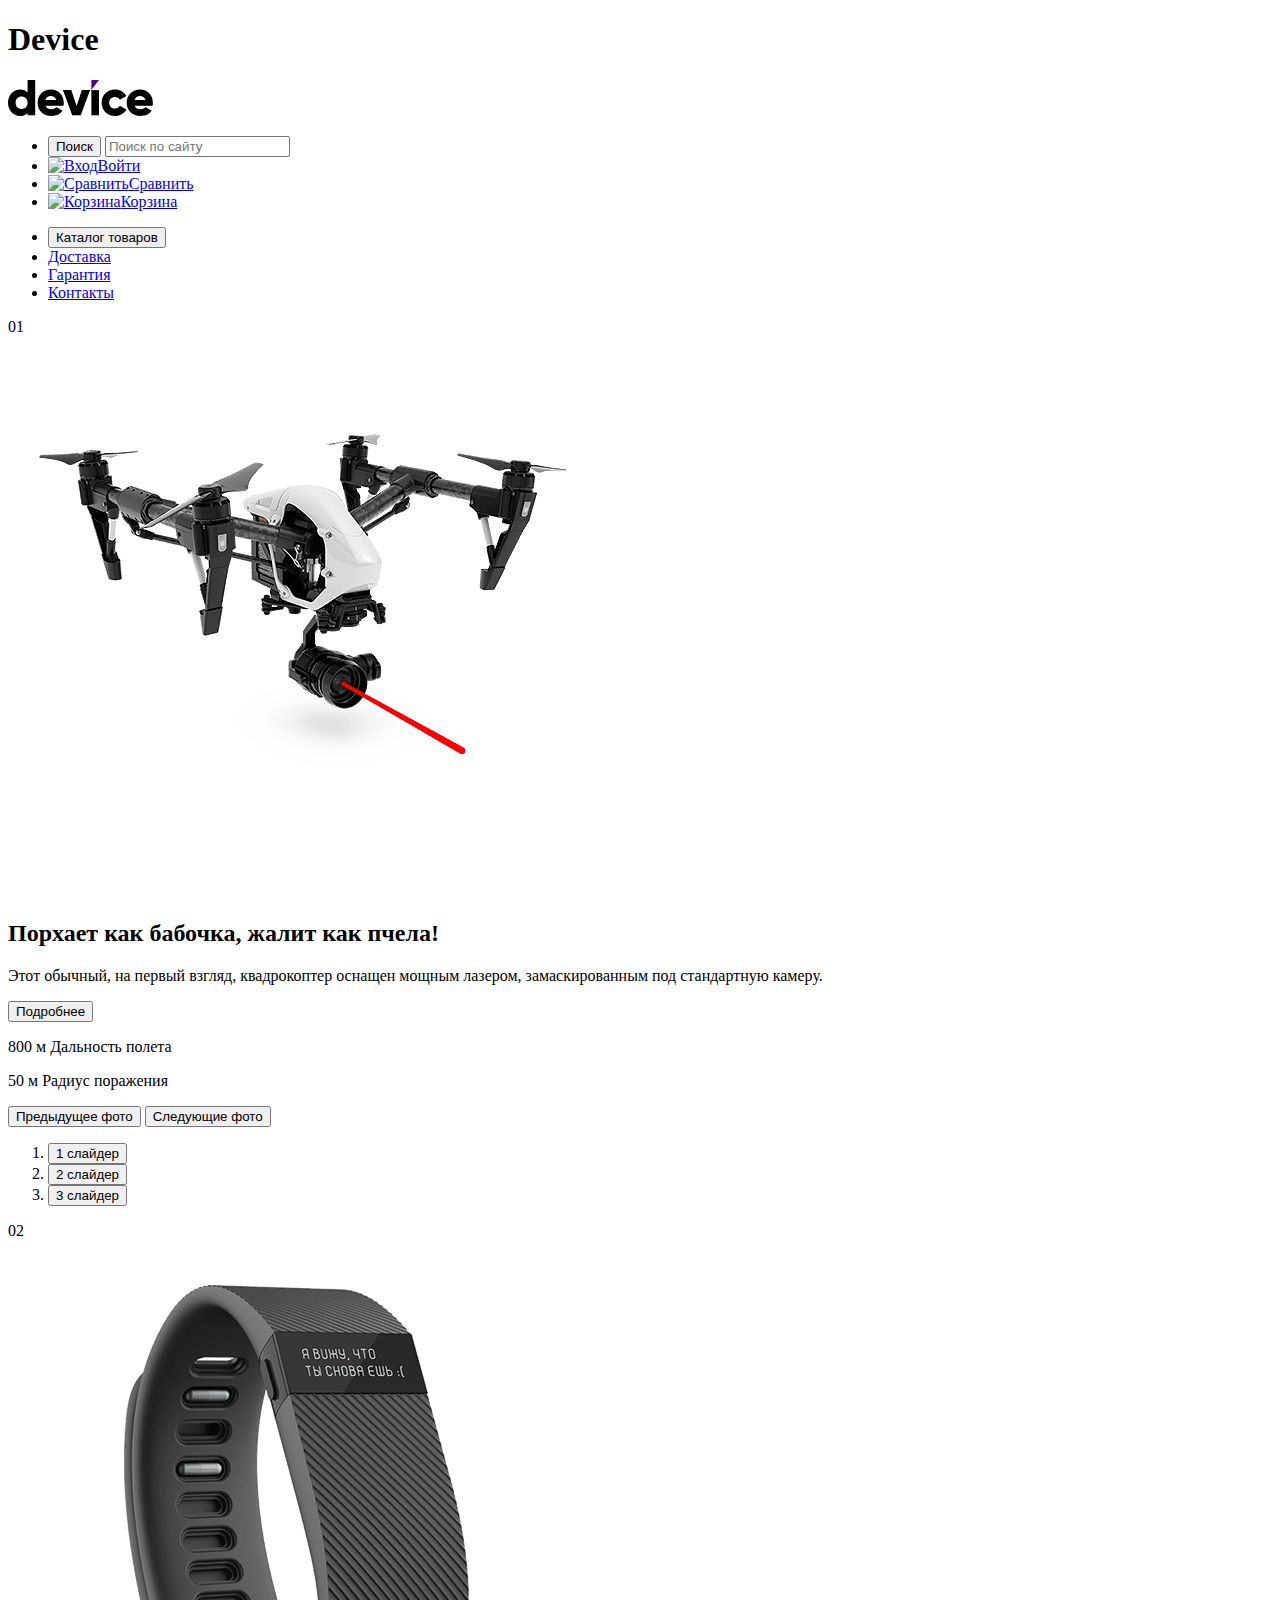
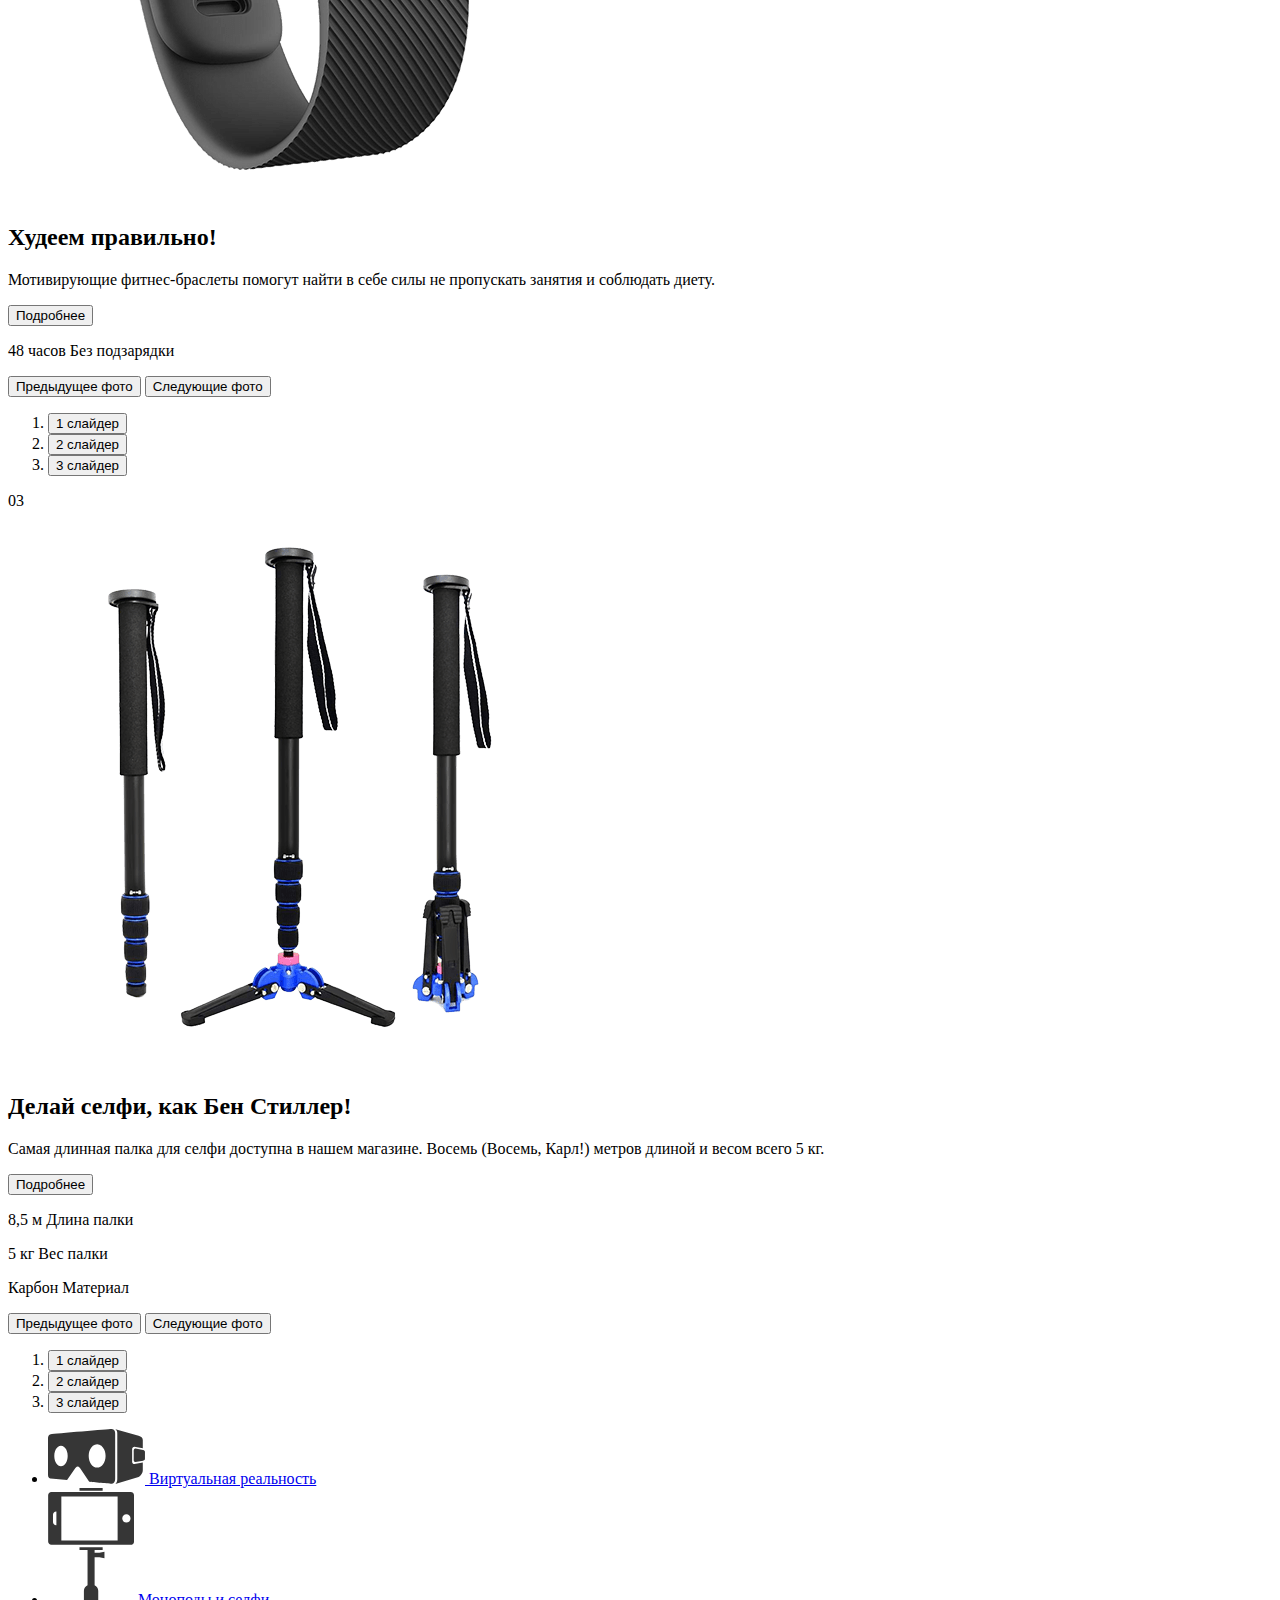
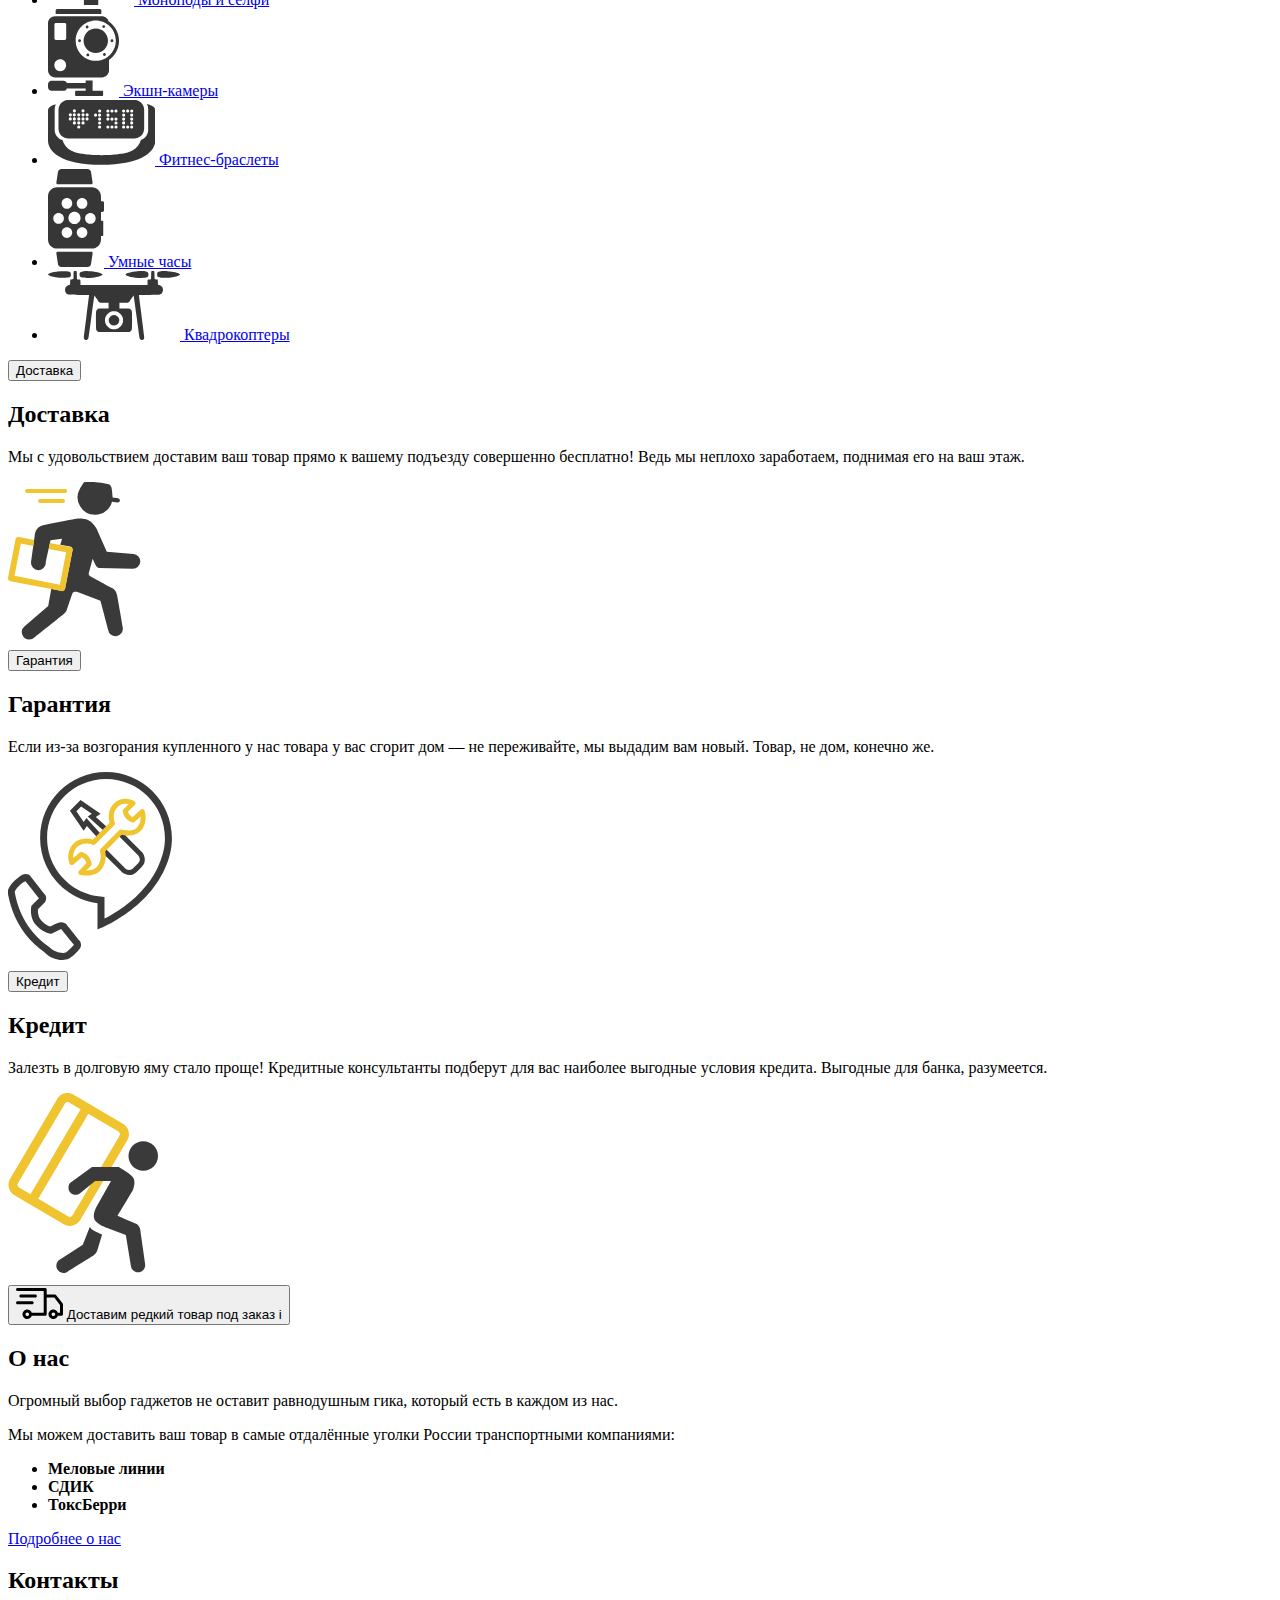
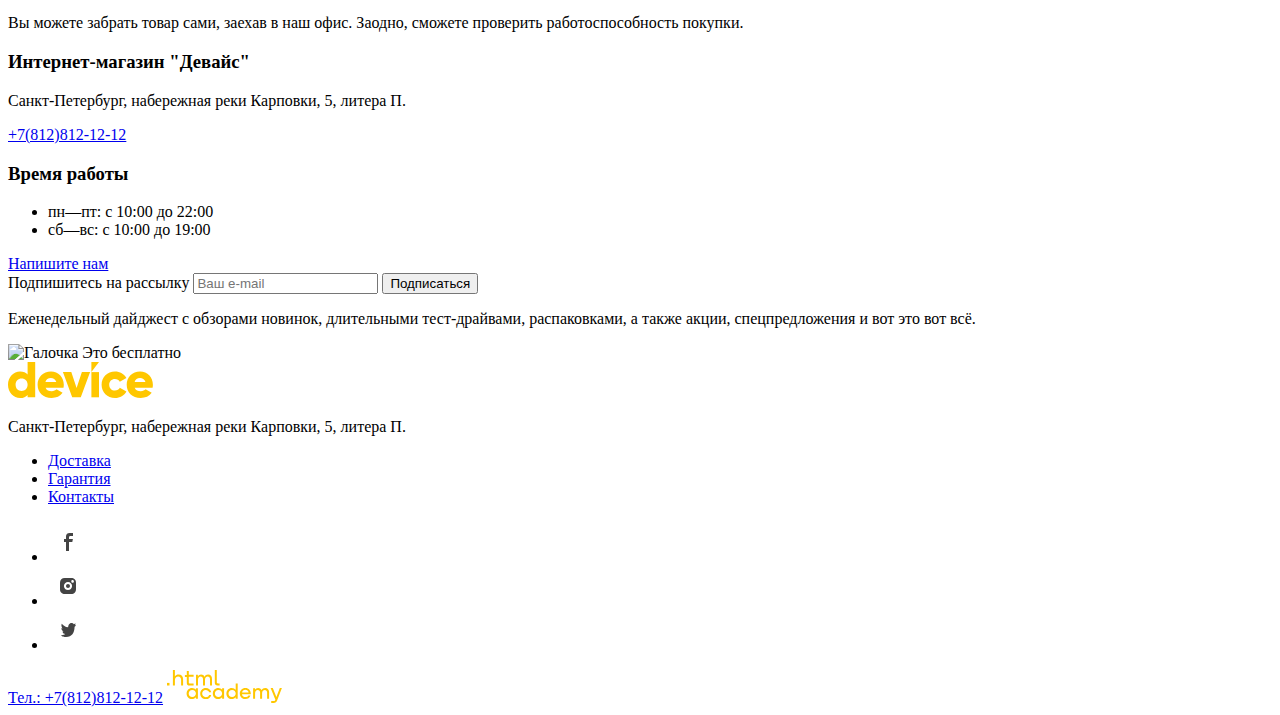
==== index.html @ c9c59290 "Доработка разметки" ====
<!DOCTYPE html>
<html lang="ru">
    <head>
        <title>Device</title>
        <meta charset="utf-8">
        <link rel="stylesheet" href="styles.css">
    </head>
    <body>
        <header class="page-header">
        <h1 class="visually-hidden">Device</h1>
                <a class="link_logo" href="index.html"><img class="logo" src="img/logo/logo-device.svg" width="145" height="36" alt="Logo Device"></a>
                <section class="navigation-profile">
                    <nav class="navigation-container">
                        <ul class="navigation-list-profile">
                            <li class="navigation-item-profile">
                                <form class="nav-src" action="https://echo.htmlacademy.ru/" method="GET">
                                    <input type="submit" value="Поиск">
                                    <input type="text" name="search" id="search" placeholder="Поиск по сайту">
                                </form>
                            </li>
                            <li class="navigation-item-profile">
                                <a class="navigation-link-profile" href="#"><img class="item-img" src="" alt="Вход">Войти</a>
                            </li>
                            <li class="navigation-item-profile">
                                <a class="navigation-link-profile" href="#"><img class="item-img" src="" alt="Сравнить">Сравнить</a>
                            </li>
                            <li class="navigation-item-profile">
                                <a class="navigation-link-profile" href="#"><img class="item-img" src="" alt="Корзина">Корзина</a>
                            </li>
                        </ul>
                    </nav>
                </section>
                <section class="navigation">
                        <ul class="navigation-list">
                            <li class="navigation-item">
                                <button class="nav-button" name="button">Каталог товаров</button>
                            </li>
                            <li class="navigation-item">
                            <a class="navigation-link" href="#">Доставка</a>
                        </li>
                        <li class="navigation-item">
                            <a class="navigation-link" href="#">Гарантия</a>
                        </li>
                        <li class="navigation-item">
                            <a class="navigation-link" href="#">Контакты</a>
                        </li>
                        </ul>
                </section>
        </header>
        <main>
            <section class="slider">
                <article class="slider-item">
                    <div class="card">
                        <span class="card-number">01</span>
                    </div>
                        <img class="slider-img" src="img/slider/slider-1.png" width="560" height="560" alt="Популярные товары">
                        <h2 class="top-device">Порхает как бабочка, жалит как пчела!</h2>
                        <p class="description-device">Этот обычный, на первый взгляд, квадрокоптер оснащен мощным лазером, замаскированным под стандартную камеру.
                        </p>
                        <input type="button" name="button" value="Подробнее">
                        <p>
                            <span class="specifications">800 м</span>
                            <span class="specifications">Дальность полета</span>
                        </p>
                        <p>
                            <span class="specifications">50 м</span>
                            <span class="specifications">Радиус поражения</span>
                        </p>
                        <button class="slider-button slider-prev" type="button">
                            <span class="visually-hidden">Предыдущее фото</span>
                        </button>
                        <button class="slider-button slider-next" type="button">
                            <span class="visually-hidden">Следующие фото</span>
                        </button>
                        <ol class="slider-pagination">
                            <li>
                                <button class="slider-button-paggination" type="button">1 слайдер</button>
                            </li>
                            <li>
                                <button class="slider-button-paggination" type="button">2 слайдер</button>
                            </li>
                            <li>
                                <button class="slider-button-paggination" type="button">3 слайдер</button>
                            </li>
                        </ol>
                </article>
                <article class="slider-item">
                    <div class="card">
                        <span class="card-number">02</span>
                    </div>
                        <img class="slider-img" src="img/slider/slider-2.png" width="560" height="560" alt="Популярные товары">
                        <h2 class="top-device">Худеем правильно!</h2>
                        <p class="description-device">Мотивирующие фитнес-браслеты помогут найти в себе силы не пропускать занятия и соблюдать диету.
                        </p>
                        <input type="button" name="button" value="Подробнее">
                        <p>
                            <span class="specifications">48 часов</span>
                            <span class="specifications">Без подзарядки</span>
                        </p>
                        <button class="slider-button slider-prev" type="button">
                            <span class="visually-hidden">Предыдущее фото</span>
                        </button>
                        <button class="slider-button slider-next" type="button">
                            <span class="visually-hidden">Следующие фото</span>
                        </button>
                        <ol class="slider-pagination">
                            <li>
                                <button class="slider-button-paggination" type="button">1 слайдер</button>
                            </li>
                            <li>
                                <button class="slider-button-paggination" type="button">2 слайдер</button>
                            </li>
                            <li>
                                <button class="slider-button-paggination" type="button">3 слайдер</button>
                            </li>
                        </ol>
                </article>
                <article class="slider-item">
                    <div class="card">
                        <span class="card-number">03</span>
                    </div>
                        <img class="slider-img" src="img/slider/slider-3.png" width="560" height="560" alt="Популярные товары">
                        <h2 class="top-device">Делай селфи, как Бен Стиллер! </h2>
                        <p class="description-device">Самая длинная палка для селфи доступна в нашем магазине. Восемь (Восемь, Карл!) метров длиной и весом всего 5 кг.</p>
                        <input type="button" name="button" value="Подробнее">
                        <p>
                            <span class="specifications">8,5 м</span>
                            <span class="specifications">Длина палки</span>
                        </p>
                        <p>
                            <span class="specifications">5 кг</span>
                            <span class="specifications">Вес палки</span>
                        </p>
                        <p>
                            <span class="specifications">Карбон</span>
                            <span class="specifications">Материал</span>
                        </p>
                        <button class="slider-button slider-prev" type="button">
                            <span class="visually-hidden">Предыдущее фото</span>
                        </button>
                        <button class="slider-button slider-next" type="button">
                            <span class="visually-hidden">Следующие фото</span>
                        </button>
                        <ol class="slider-pagination">
                            <li>
                                <button class="slider-button-paggination" type="button">1 слайдер</button>
                            </li>
                            <li>
                                <button class="slider-button-paggination" type="button">2 слайдер</button>
                            </li>
                            <li>
                                <button class="slider-button-paggination" type="button">3 слайдер</button>
                            </li>
                        </ol>
                </article>
            </section>
            <section class="categories">
                <ul class="categories-list">
                    <li class="categories-item">
                        <a class="categories-link" href="#">
                            <img class="categories-img" src="img/category/category-6.svg" alt="Виртуальная реальность">
                            <span class="categories-description">Виртуальная реальность</span>
                        </a>
                    </li>
                    <li class="categories-item">
                        <a class="categories-link" href="#">
                            <img class="categories-img" src="img/category/category-5.svg" alt="Моноподы и селфи">
                            <span class="categories-description">Моноподы и селфи</span>
                        </a>
                    </li><li class="categories-item">
                        <a class="categories-link" href="#">
                            <img class="categories-img" src="img/category/category-4.svg" alt="Экшн">
                            <span class="categories-description">Экшн-камеры</span>
                        </a>
                    </li><li class="categories-item">
                        <a class="categories-link" href="#">
                            <img class="categories-img" src="img/category/category-3.svg" alt="Фитнес">
                            <span class="categories-description">Фитнес-браслеты</span>
                        </a>
                    </li><li class="categories-item">
                        <a class="categories-link" href="#">
                            <img class="categories-img" src="img/category/category-2.svg" alt="Часы">
                            <span class="categories-description">Умные часы</span>
                        </a>
                    </li><li class="categories-item">
                        <a class="categories-link" href="#">
                            <img class="categories-img" src="img/category/category-1.svg" alt="Квадрокоптеры">
                            <span class="categories-description">Квадрокоптеры</span>
                        </a>
                    </li>
                </ul>
            </section>
            <section class="advantage">
               <article class="advantage-item">
                    <input class="advantage-button" type="button" value="Доставка">
                        <div class="description-advantage">
                            <h2>Доставка</h2>
                             <p>
                                Мы с удовольствием доставим ваш товар прямо
                                к вашему подъезду совершенно бесплатно! Ведь
                                мы неплохо заработаем, поднимая его на ваш этаж.
                            </p>
                            <img class="advantage-img" src="img/advantage/delivery-boy.svg" alt="Курьер">
                        </div>
                </article>
                <article>
                    <input class="advantage-button" type="button" value="Гарантия">
                        <div class="description-advantage">
                            <h2>Гарантия</h2>
                            <p>
                                Если из-за возгорания купленного у нас товара у вас
                                сгорит дом — не переживайте, мы выдадим вам новый.
                                Товар, не дом, конечно же.
                            </p>
                            <img class="advantage-img" src="img//advantage/warranty.svg" alt="Гарантия">
                        </div>
                </article>
                <article>
                    <input class="advantage-button" type="button" value="Кредит">
                        <div class="description-advantage">
                            <h2>Кредит</h2>
                            <p>
                                Залезть в долговую яму стало проще! Кредитные 
                                консультанты подберут для вас наиболее выгодные 
                                условия кредита. Выгодные для банка, разумеется.
                            </p>
                            <img class="advantage-img" src="img//advantage/credit.svg" alt="Кредит">
                        </div>
                </article>
            </section>
              <section class="about">
                    <button class="delivery-button">
                        <img class="delivery-logo" src="img//logo/delivery-car.svg" alt="Доставка Лого">
                        Доставим редкий товар под заказ
                        <span title="">i</span>
                    </button>
                  <h2 class="about-head">О нас</h2>
                  <p class="about-description">
                    Огромный выбор гаджетов не оставит равнодушным гика, который есть в каждом из нас.
                  </p>
                  <p class="about-description">
                    Мы можем доставить ваш товар в самые отдалённые уголки России транспортными компаниями:
                  </p>
                  <ul class="about-list">
                      <li class="about-item">
                          <b>Меловые линии</b>
                      </li>
                      <li class="about-item">
                        <b>СДИК</b>
                    </li>
                    <li class="about-item">
                        <b>ТоксБерри</b>
                    </li>
                  </ul>
                  <a class="about-link" href="#">Подробнее о нас</a>

                  <h2 class="contact-head">Контакты</h2>
                  <p class="contact-description">
                    Вы можете забрать товар сами, заехав в наш офис. 
                    Заодно, сможете проверить работоспособность покупки. 
                  </p>
                  <h3 class="contact-head">Интернет-магазин "Девайс"</h3>
                  <p>
                    Санкт-Петербург, набережная реки Карповки, 5, литера П.
                  </p>
                  <a href="tel:+78128121212">+7(812)812-12-12</a>
                  <h3 class="contact-head">Время работы</h3>
                  <ul class="contact-time-list">
                      <li class="contact-time-item">
                        пн—пт: с 10:00 до 22:00
                      </li>
                      <li class="contact-time-item">
                        сб—вс: с 10:00 до 19:00
                      </li>
                  </ul>
                  <a class="contact-link" href="#">Напишите нам</a>
              </section>
              <form action="https://echo.htmlacademy.ru/" method="GET">
                <label for="mail">Подпишитесь на рассылку</label>
                <input type="text" placeholder="Ваш e-mail" id="mail" name="e-mail">
                <input type="submit" value="Подписаться">
                <p>
                    Еженедельный дайджест с обзорами новинок,
                    длительными тест-драйвами, распаковками, а также акции, спецпредложения и вот это вот всё.
                </p>
                <img src="" alt="Галочка">
                <span>Это бесплатно</span>
              </form>
        </main>
        <footer class="footer">
            <a class="logo-link" href="index.html"><img class="logo-footer" src="img//logo/logo-device-footer.svg" alt="Device Logo"></a>
                <p>
                    Санкт-Петербург, набережная реки Карповки, 5, литера П.
                </p>
                <nav class="navi-footer">
                    <ul class="footer-list">
                        <li class="footer-item">
                            <a class="footer-link" href="#">Доставка</a>
                        </li>
                        <li class="footer-item">
                            <a class="footer-link" href="#">Гарантия</a>
                        </li>
                        <li class="footer-item">
                            <a class="footer-link" href="#">Контакты</a>
                        </li>
                    </ul>
                </nav>
                <nav class="navi-footer-social">
                    <ul class="footer-social-list">
                        <li class="footer-social-item">
                            <a class="footer-social-link" target="_blank" href="https://facebook.com/htmlacademy">
                                <div class="social">
                                    <img class="social-logo" src="img/social/facebook.svg" alt="Facebook">
                                </div>
                            </a>
                        </li>
                        <li class="footer-social-item">
                            <a class="footer-social-link" target="_blank" href="https://instagram.com/htmlacademy/">
                                <div class="social">
                                    <img class="social-logo" src="img/social/instagram.svg" alt="Instagram">
                                </div>
                            </a>
                        </li>
                        <li class="footer-social-item">
                            <a class="footer-social-link" target="_blank" href="https://twitter.com/htmlacademy_ru">
                                <div class="social">
                                    <img class="social-logo" src="img/social/twitter.svg" alt="Twitter">
                                </div>
                            </a>
                        </li>
                    </ul>
                </nav>
                <a href="tel:+78128121212">Тел.: +7(812)812-12-12</a>
                <a href="https://htmlacademy.ru/"><img src="img//logo/html-logo.svg" alt="HTMLACADEMY-logo"></a>
        </footer>
    </body>
</html>
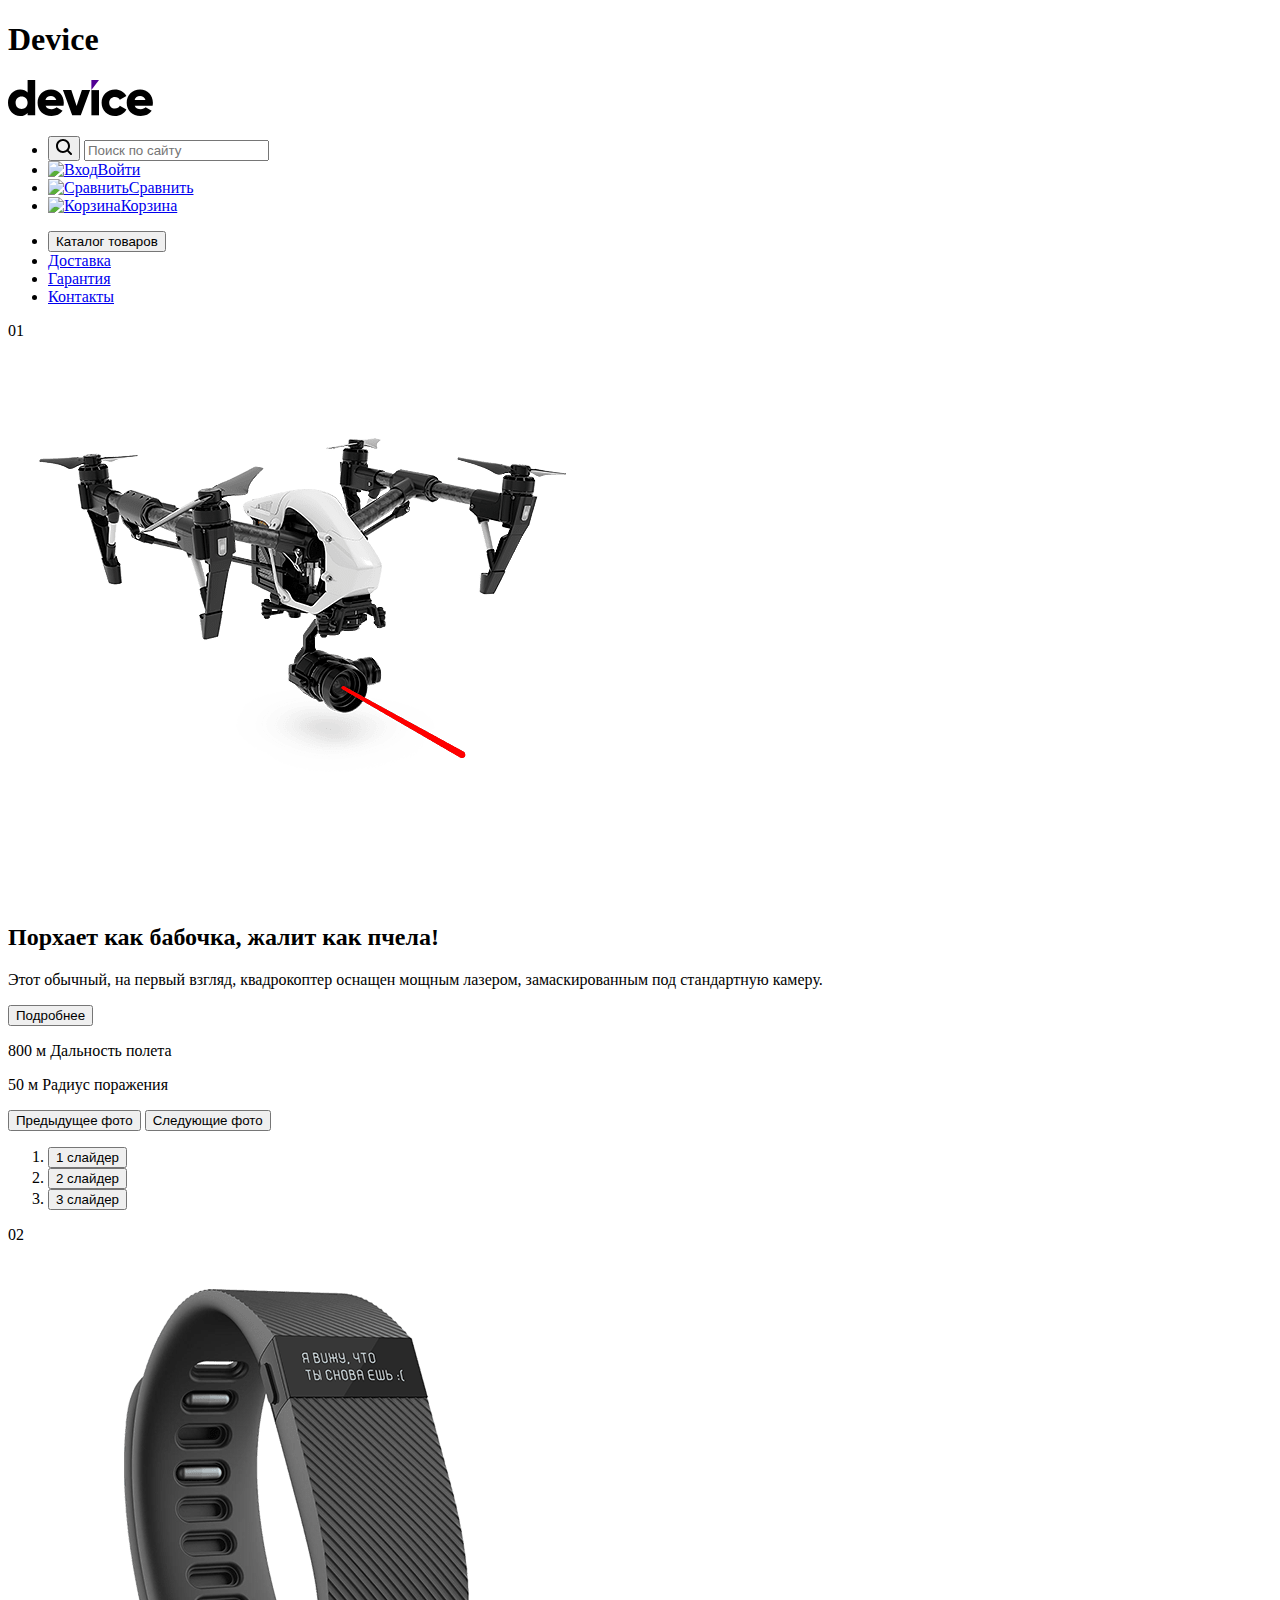
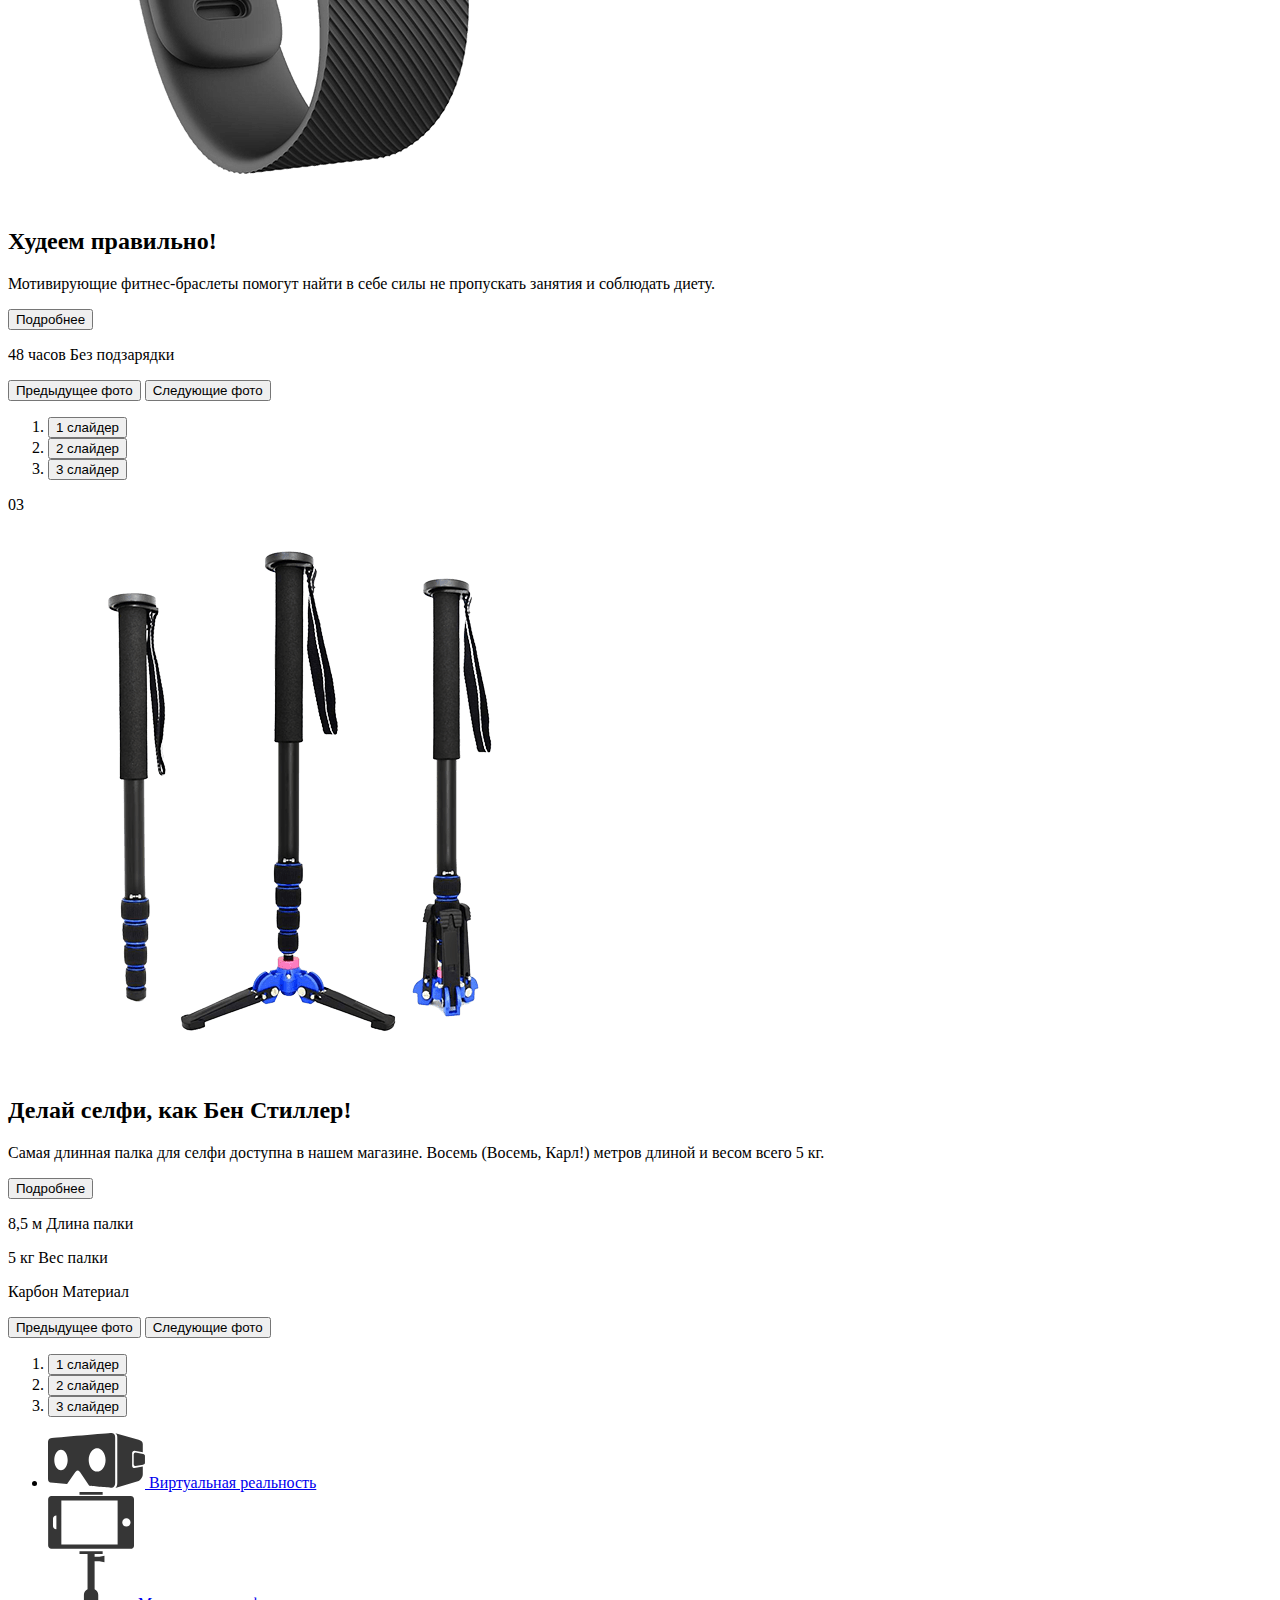
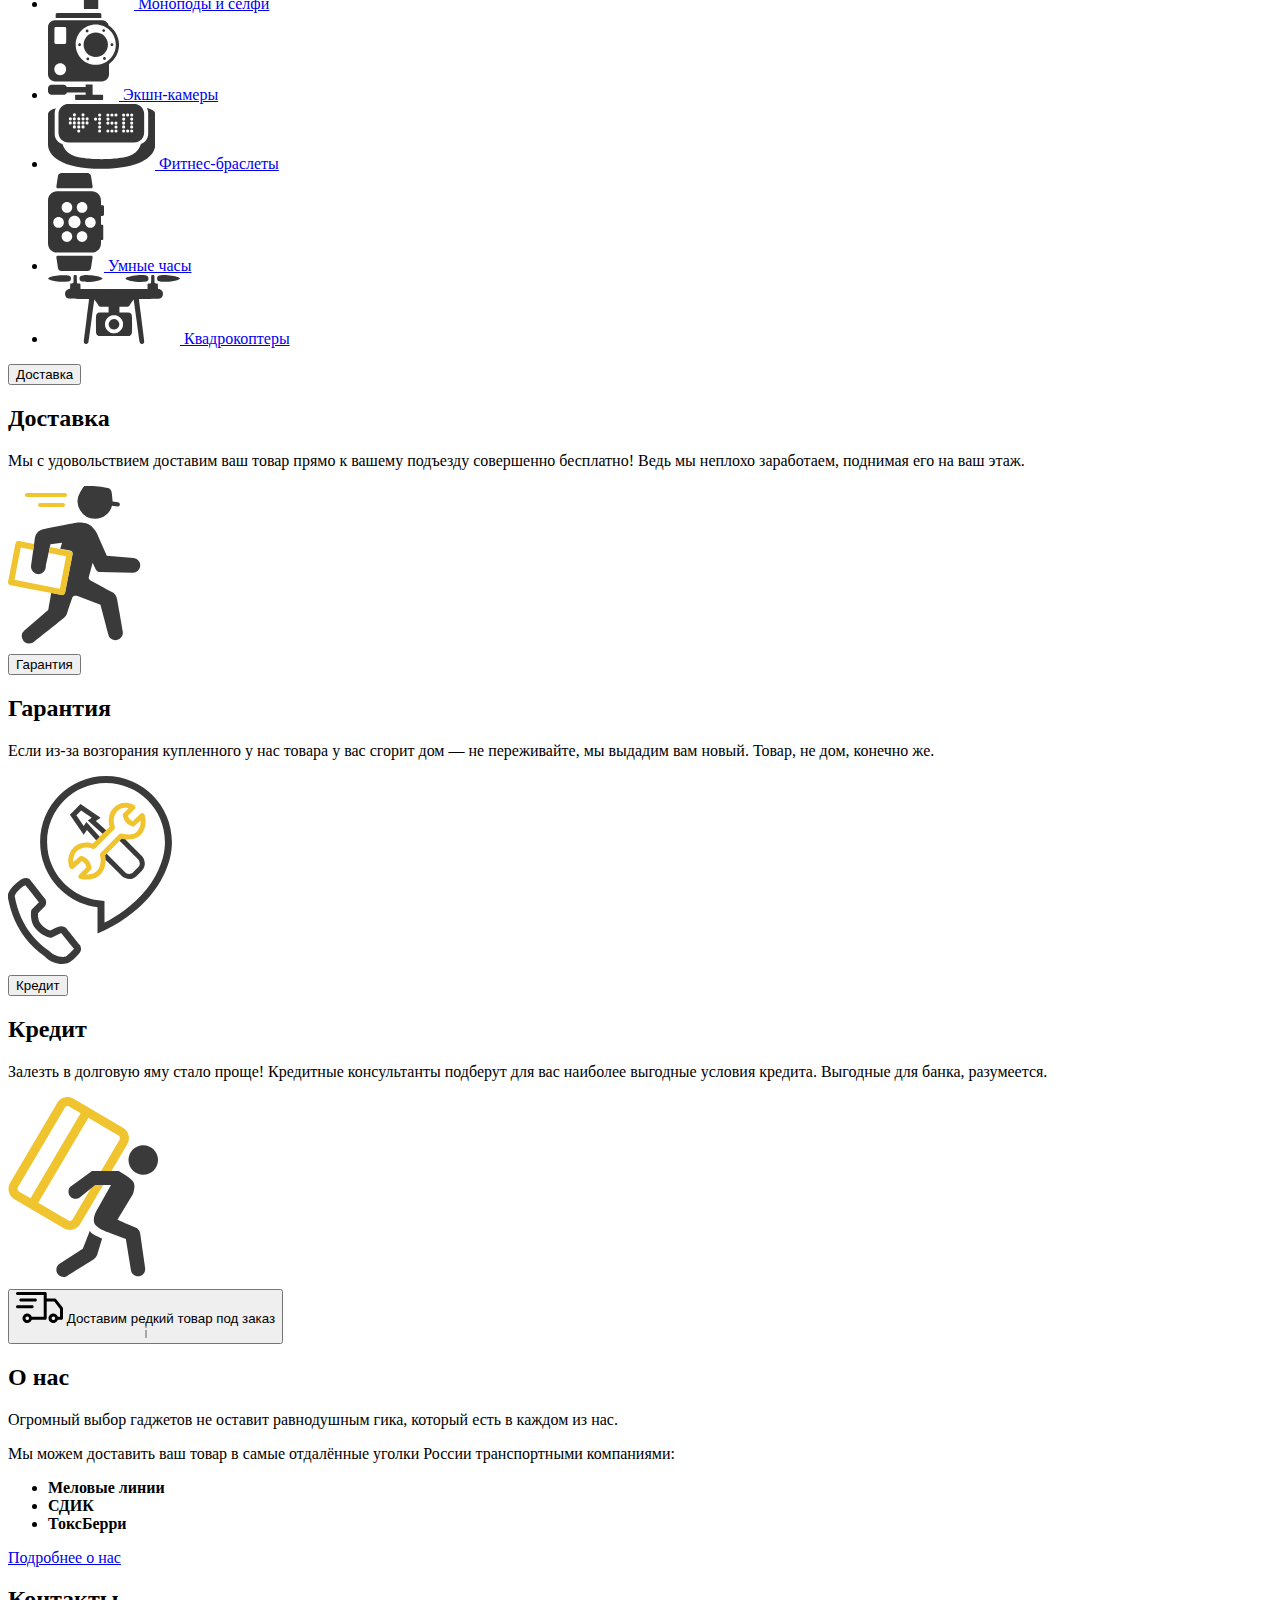
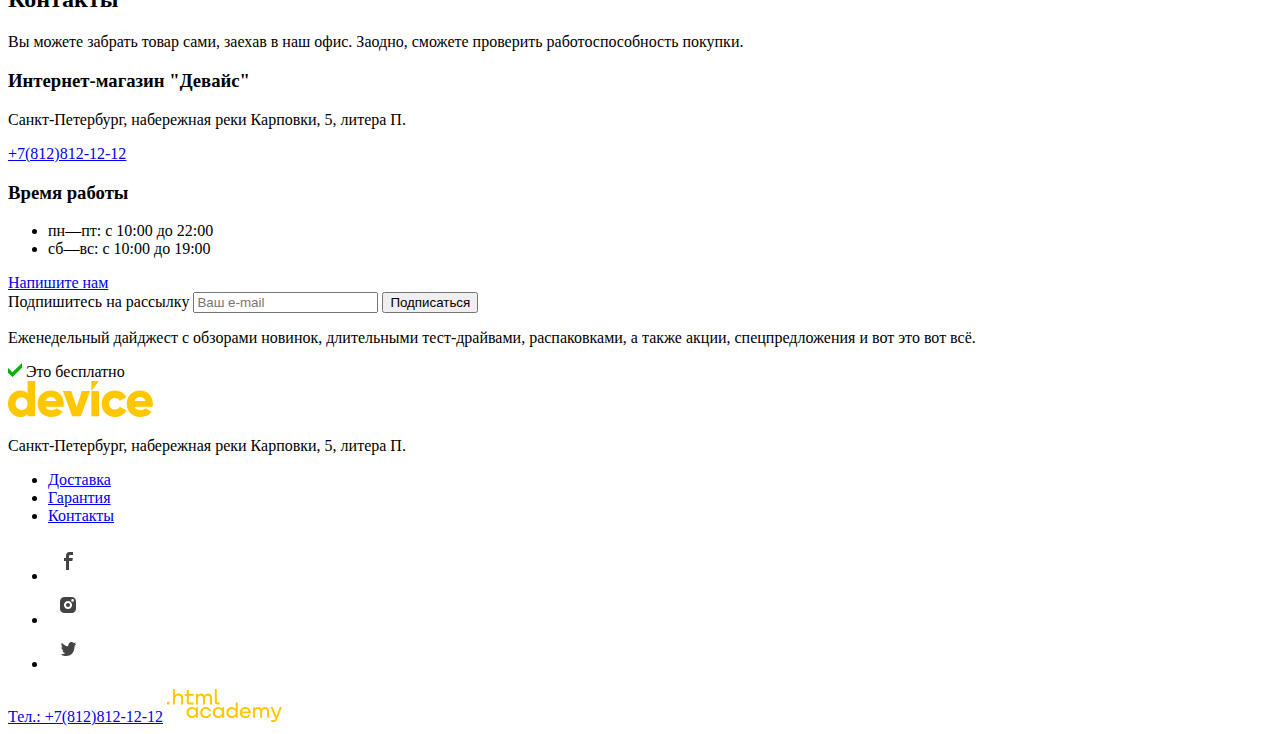
==== commit 95d15d94: "Базовая стилизация страниц" ====
--- a/index.html
+++ b/index.html
@@ -8,34 +8,34 @@
     <body>
         <header class="page-header">
         <h1 class="visually-hidden">Device</h1>
-                <a class="link_logo" href="index.html"><img class="logo" src="img/logo/logo-device.svg" width="145" height="36" alt="Logo Device"></a>
-                <section class="navigation-profile">
-                    <nav class="navigation-container">
-                        <ul class="navigation-list-profile">
-                            <li class="navigation-item-profile">
-                                <form class="nav-src" action="https://echo.htmlacademy.ru/" method="GET">
-                                    <input type="submit" value="Поиск">
-                                    <input type="text" name="search" id="search" placeholder="Поиск по сайту">
-                                </form>
-                            </li>
-                            <li class="navigation-item-profile">
-                                <a class="navigation-link-profile" href="#"><img class="item-img" src="" alt="Вход">Войти</a>
-                            </li>
-                            <li class="navigation-item-profile">
-                                <a class="navigation-link-profile" href="#"><img class="item-img" src="" alt="Сравнить">Сравнить</a>
-                            </li>
-                            <li class="navigation-item-profile">
-                                <a class="navigation-link-profile" href="#"><img class="item-img" src="" alt="Корзина">Корзина</a>
-                            </li>
-                        </ul>
-                    </nav>
-                </section>
-                <section class="navigation">
-                        <ul class="navigation-list">
-                            <li class="navigation-item">
-                                <button class="nav-button" name="button">Каталог товаров</button>
-                            </li>
-                            <li class="navigation-item">
+            <a class="link_logo" href="index.html"><img class="logo" src="img/logo/logo-device.svg" width="145" height="36" alt="Logo Device"></a>
+            <section class="navigation-profile">
+                <nav class="navigation-container">
+                    <ul class="navigation-list-profile">
+                        <li class="navigation-item-profile">
+                            <form class="nav-src" action="https://echo.htmlacademy.ru/" method="GET">
+                                <button class="form-button"><img src="img/src.svg" alt="Поиск"></button>
+                                <input class="form-text" type="text" name="search" id="search" placeholder="Поиск по сайту">
+                            </form>
+                        </li>
+                        <li class="navigation-item-profile">
+                            <a class="navigation-link-profile" href="#"><img class="item-img" src="" alt="Вход">Войти</a>
+                        </li>
+                        <li class="navigation-item-profile">
+                            <a class="navigation-link-profile" href="#"><img class="item-img" src="" alt="Сравнить">Сравнить</a>
+                        </li>
+                        <li class="navigation-item-profile">
+                            <a class="navigation-link-profile" href="#"><img class="item-img" src="" alt="Корзина">Корзина</a>
+                        </li>
+                    </ul>
+                </nav>
+            </section>
+            <section class="navigation">
+                    <ul class="navigation-list">
+                        <li class="navigation-item">
+                            <button class="nav-button" name="button">Каталог товаров</button>
+                        </li>
+                        <li class="navigation-item">
                             <a class="navigation-link" href="#">Доставка</a>
                         </li>
                         <li class="navigation-item">
@@ -44,8 +44,8 @@
                         <li class="navigation-item">
                             <a class="navigation-link" href="#">Контакты</a>
                         </li>
-                        </ul>
-                </section>
+                    </ul>
+            </section>
         </header>
         <main>
             <section class="slider">
@@ -57,14 +57,14 @@
                         <h2 class="top-device">Порхает как бабочка, жалит как пчела!</h2>
                         <p class="description-device">Этот обычный, на первый взгляд, квадрокоптер оснащен мощным лазером, замаскированным под стандартную камеру.
                         </p>
-                        <input type="button" name="button" value="Подробнее">
+                        <button class="detail-button">Подробнее</button>
                         <p>
                             <span class="specifications">800 м</span>
-                            <span class="specifications">Дальность полета</span>
+                            <span class="specifications-description">Дальность полета</span>
                         </p>
                         <p>
                             <span class="specifications">50 м</span>
-                            <span class="specifications">Радиус поражения</span>
+                            <span class="specifications-description">Радиус поражения</span>
                         </p>
                         <button class="slider-button slider-prev" type="button">
                             <span class="visually-hidden">Предыдущее фото</span>
@@ -73,13 +73,13 @@
                             <span class="visually-hidden">Следующие фото</span>
                         </button>
                         <ol class="slider-pagination">
-                            <li>
+                            <li class="slider-list-paggination">
                                 <button class="slider-button-paggination" type="button">1 слайдер</button>
                             </li>
-                            <li>
+                            <li class="slider-list-paggination">
                                 <button class="slider-button-paggination" type="button">2 слайдер</button>
                             </li>
-                            <li>
+                            <li class="slider-list-paggination">
                                 <button class="slider-button-paggination" type="button">3 слайдер</button>
                             </li>
                         </ol>
@@ -92,10 +92,10 @@
                         <h2 class="top-device">Худеем правильно!</h2>
                         <p class="description-device">Мотивирующие фитнес-браслеты помогут найти в себе силы не пропускать занятия и соблюдать диету.
                         </p>
-                        <input type="button" name="button" value="Подробнее">
+                        <button class="detail-button">Подробнее</button>
                         <p>
                             <span class="specifications">48 часов</span>
-                            <span class="specifications">Без подзарядки</span>
+                            <span class="specifications-description">Без подзарядки</span>
                         </p>
                         <button class="slider-button slider-prev" type="button">
                             <span class="visually-hidden">Предыдущее фото</span>
@@ -104,13 +104,13 @@
                             <span class="visually-hidden">Следующие фото</span>
                         </button>
                         <ol class="slider-pagination">
-                            <li>
+                            <li class="slider-list-paggination">
                                 <button class="slider-button-paggination" type="button">1 слайдер</button>
                             </li>
-                            <li>
+                            <li class="slider-list-paggination">
                                 <button class="slider-button-paggination" type="button">2 слайдер</button>
                             </li>
-                            <li>
+                            <li class="slider-list-paggination">
                                 <button class="slider-button-paggination" type="button">3 слайдер</button>
                             </li>
                         </ol>
@@ -122,18 +122,18 @@
                         <img class="slider-img" src="img/slider/slider-3.png" width="560" height="560" alt="Популярные товары">
                         <h2 class="top-device">Делай селфи, как Бен Стиллер! </h2>
                         <p class="description-device">Самая длинная палка для селфи доступна в нашем магазине. Восемь (Восемь, Карл!) метров длиной и весом всего 5 кг.</p>
-                        <input type="button" name="button" value="Подробнее">
+                        <button class="detail-button">Подробнее</button>
                         <p>
                             <span class="specifications">8,5 м</span>
-                            <span class="specifications">Длина палки</span>
+                            <span class="specifications-description">Длина палки</span>
                         </p>
                         <p>
                             <span class="specifications">5 кг</span>
-                            <span class="specifications">Вес палки</span>
+                            <span class="specifications-description">Вес палки</span>
                         </p>
                         <p>
                             <span class="specifications">Карбон</span>
-                            <span class="specifications">Материал</span>
+                            <span class="specifications-description">Материал</span>
                         </p>
                         <button class="slider-button slider-prev" type="button">
                             <span class="visually-hidden">Предыдущее фото</span>
@@ -142,13 +142,13 @@
                             <span class="visually-hidden">Следующие фото</span>
                         </button>
                         <ol class="slider-pagination">
-                            <li>
+                            <li class="slider-list-paggination">
                                 <button class="slider-button-paggination" type="button">1 слайдер</button>
                             </li>
-                            <li>
+                            <li class="slider-list-paggination">
                                 <button class="slider-button-paggination" type="button">2 слайдер</button>
                             </li>
-                            <li>
+                            <li class="slider-list-paggination">
                                 <button class="slider-button-paggination" type="button">3 слайдер</button>
                             </li>
                         </ol>
@@ -192,10 +192,10 @@
             </section>
             <section class="advantage">
                <article class="advantage-item">
-                    <input class="advantage-button" type="button" value="Доставка">
+                    <input class="advantage-button active" type="button" value="Доставка">
                         <div class="description-advantage">
-                            <h2>Доставка</h2>
-                             <p>
+                            <h2 class="advantage-heading">Доставка</h2>
+                             <p class="advantage-heading-description">
                                 Мы с удовольствием доставим ваш товар прямо
                                 к вашему подъезду совершенно бесплатно! Ведь
                                 мы неплохо заработаем, поднимая его на ваш этаж.
@@ -203,11 +203,11 @@
                             <img class="advantage-img" src="img/advantage/delivery-boy.svg" alt="Курьер">
                         </div>
                 </article>
-                <article>
+                <article class="advantage-item">
                     <input class="advantage-button" type="button" value="Гарантия">
                         <div class="description-advantage">
-                            <h2>Гарантия</h2>
-                            <p>
+                            <h2 class="advantage-heading">Гарантия</h2>
+                            <p class="advantage-heading-description">
                                 Если из-за возгорания купленного у нас товара у вас
                                 сгорит дом — не переживайте, мы выдадим вам новый.
                                 Товар, не дом, конечно же.
@@ -215,11 +215,11 @@
                             <img class="advantage-img" src="img//advantage/warranty.svg" alt="Гарантия">
                         </div>
                 </article>
-                <article>
+                <article class="advantage-item">
                     <input class="advantage-button" type="button" value="Кредит">
                         <div class="description-advantage">
-                            <h2>Кредит</h2>
-                            <p>
+                            <h2 class="advantage-heading">Кредит</h2>
+                            <p class="advantage-heading-description">
                                 Залезть в долговую яму стало проще! Кредитные 
                                 консультанты подберут для вас наиболее выгодные 
                                 условия кредита. Выгодные для банка, разумеется.
@@ -231,8 +231,8 @@
               <section class="about">
                     <button class="delivery-button">
                         <img class="delivery-logo" src="img//logo/delivery-car.svg" alt="Доставка Лого">
-                        Доставим редкий товар под заказ
-                        <span title="">i</span>
+                        <span class="delivery-text">Доставим редкий товар под заказ</span>
+                        <div class="title-container"><img class="title-info-img" src="img/info.svg" alt="Инфо"></div>
                     </button>
                   <h2 class="about-head">О нас</h2>
                   <p class="about-description">
@@ -243,53 +243,52 @@
                   </p>
                   <ul class="about-list">
                       <li class="about-item">
-                          <b>Меловые линии</b>
+                          <b class="company">Меловые линии</b>
                       </li>
                       <li class="about-item">
-                        <b>СДИК</b>
+                        <b class="company">СДИК</b>
                     </li>
                     <li class="about-item">
-                        <b>ТоксБерри</b>
+                        <b class="company">ТоксБерри</b>
                     </li>
                   </ul>
                   <a class="about-link" href="#">Подробнее о нас</a>
-
                   <h2 class="contact-head">Контакты</h2>
                   <p class="contact-description">
                     Вы можете забрать товар сами, заехав в наш офис. 
                     Заодно, сможете проверить работоспособность покупки. 
                   </p>
-                  <h3 class="contact-head">Интернет-магазин "Девайс"</h3>
-                  <p>
+                  <h3 class="contact-head-device">Интернет-магазин "Девайс"</h3>
+                  <p class="about-adress">
                     Санкт-Петербург, набережная реки Карповки, 5, литера П.
                   </p>
-                  <a href="tel:+78128121212">+7(812)812-12-12</a>
-                  <h3 class="contact-head">Время работы</h3>
+                  <a class="tel-device" href="tel:+78128121212">+7(812)812-12-12</a>
+                  <h3 class="contact-head-time">Время работы</h3>
                   <ul class="contact-time-list">
                       <li class="contact-time-item">
-                        пн—пт: с 10:00 до 22:00
+                        <span class="time-work">пн—пт: с 10:00 до 22:00</span>
                       </li>
                       <li class="contact-time-item">
-                        сб—вс: с 10:00 до 19:00
+                        <span class="time-work">сб—вс: с 10:00 до 19:00</span>
                       </li>
                   </ul>
                   <a class="contact-link" href="#">Напишите нам</a>
               </section>
-              <form action="https://echo.htmlacademy.ru/" method="GET">
-                <label for="mail">Подпишитесь на рассылку</label>
-                <input type="text" placeholder="Ваш e-mail" id="mail" name="e-mail">
-                <input type="submit" value="Подписаться">
-                <p>
+              <form class="emailing" action="https://echo.htmlacademy.ru/" method="GET">
+                <label class="heading-email" for="mail">Подпишитесь на рассылку</label>
+                <input class="text-email" type="text" placeholder="Ваш e-mail" id="mail" name="e-mail">
+                <input class="button-email" type="submit" value="Подписаться">
+                <p class="email-description">
                     Еженедельный дайджест с обзорами новинок,
                     длительными тест-драйвами, распаковками, а также акции, спецпредложения и вот это вот всё.
                 </p>
-                <img src="" alt="Галочка">
-                <span>Это бесплатно</span>
+                <img src="img/free.svg" alt="Галочка">
+                <span class="email-description">Это бесплатно</span>
               </form>
         </main>
         <footer class="footer">
             <a class="logo-link" href="index.html"><img class="logo-footer" src="img//logo/logo-device-footer.svg" alt="Device Logo"></a>
-                <p>
+                <p class="footer-adress">
                     Санкт-Петербург, набережная реки Карповки, 5, литера П.
                 </p>
                 <nav class="navi-footer">
@@ -330,7 +329,7 @@
                         </li>
                     </ul>
                 </nav>
-                <a href="tel:+78128121212">Тел.: +7(812)812-12-12</a>
+                <a class="footer-tel" href="tel:+78128121212">Тел.: +7(812)812-12-12</a>
                 <a href="https://htmlacademy.ru/"><img src="img//logo/html-logo.svg" alt="HTMLACADEMY-logo"></a>
         </footer>
     </body>
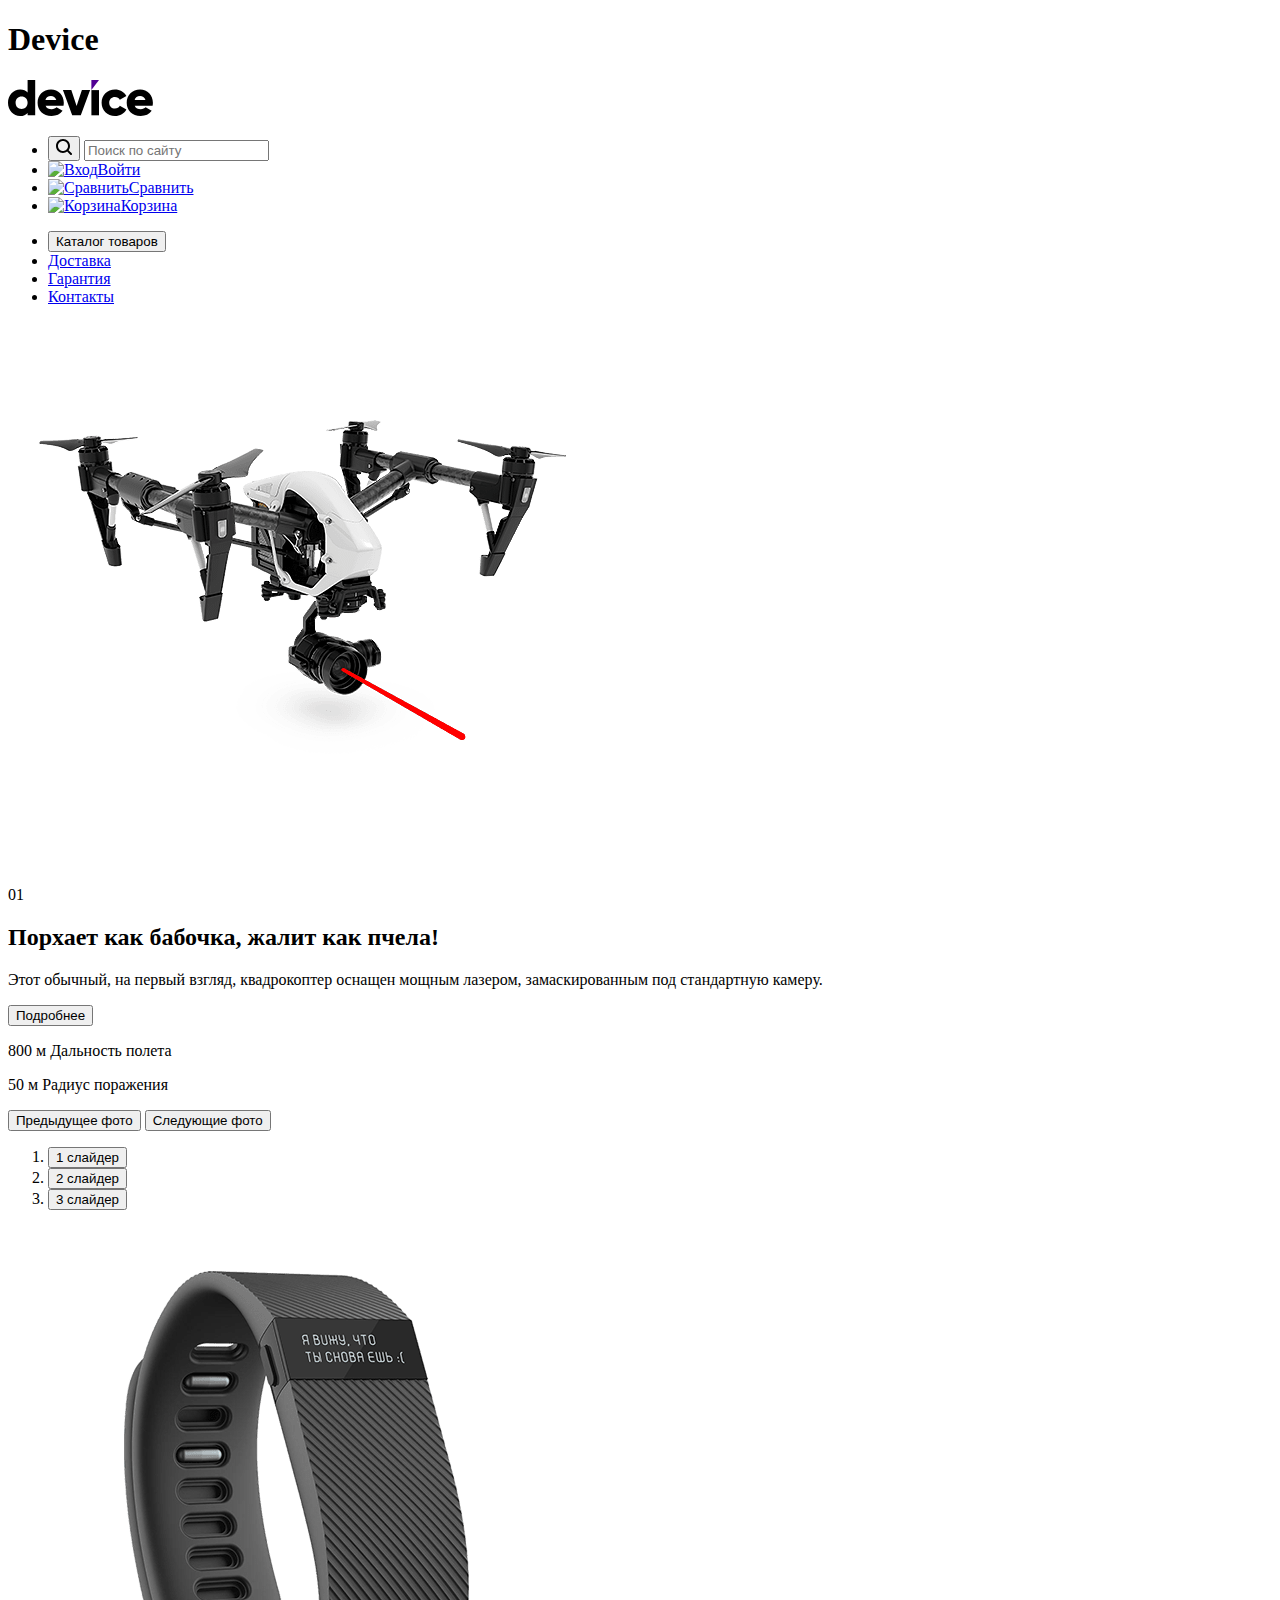
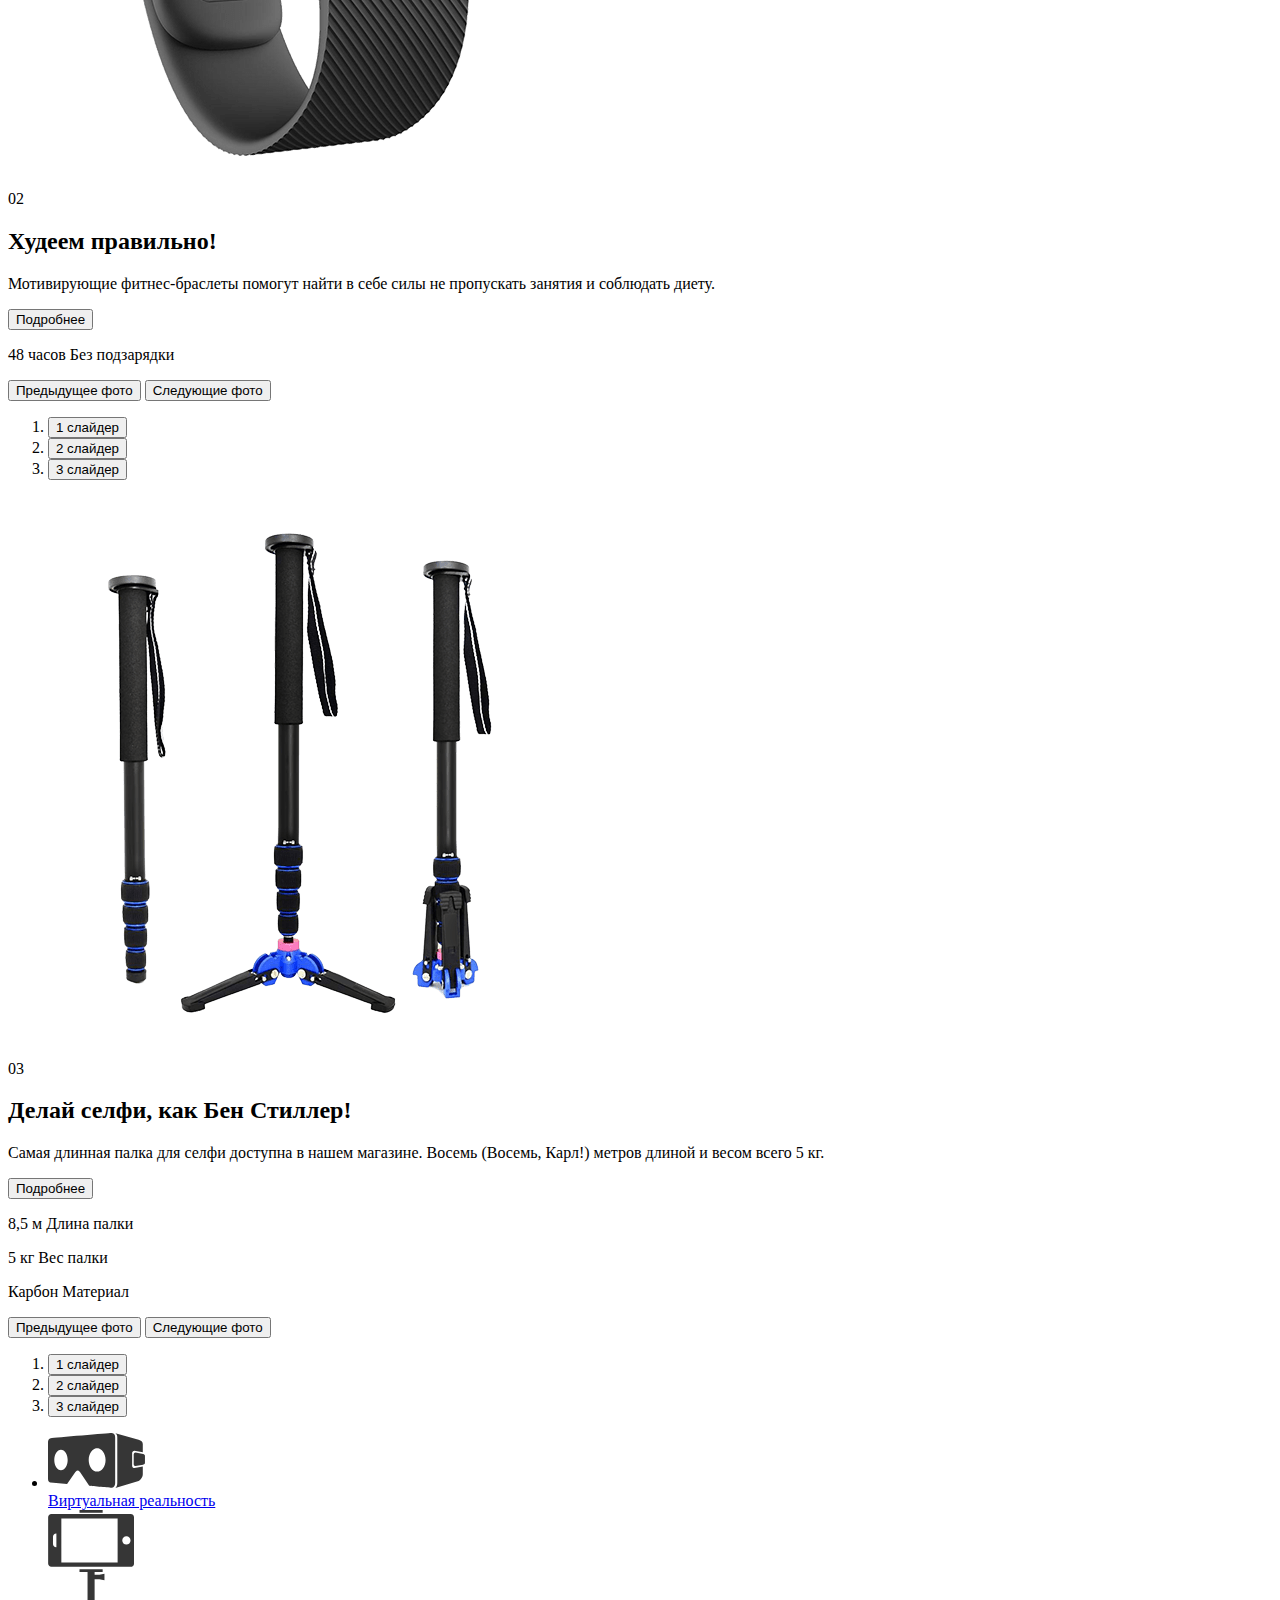
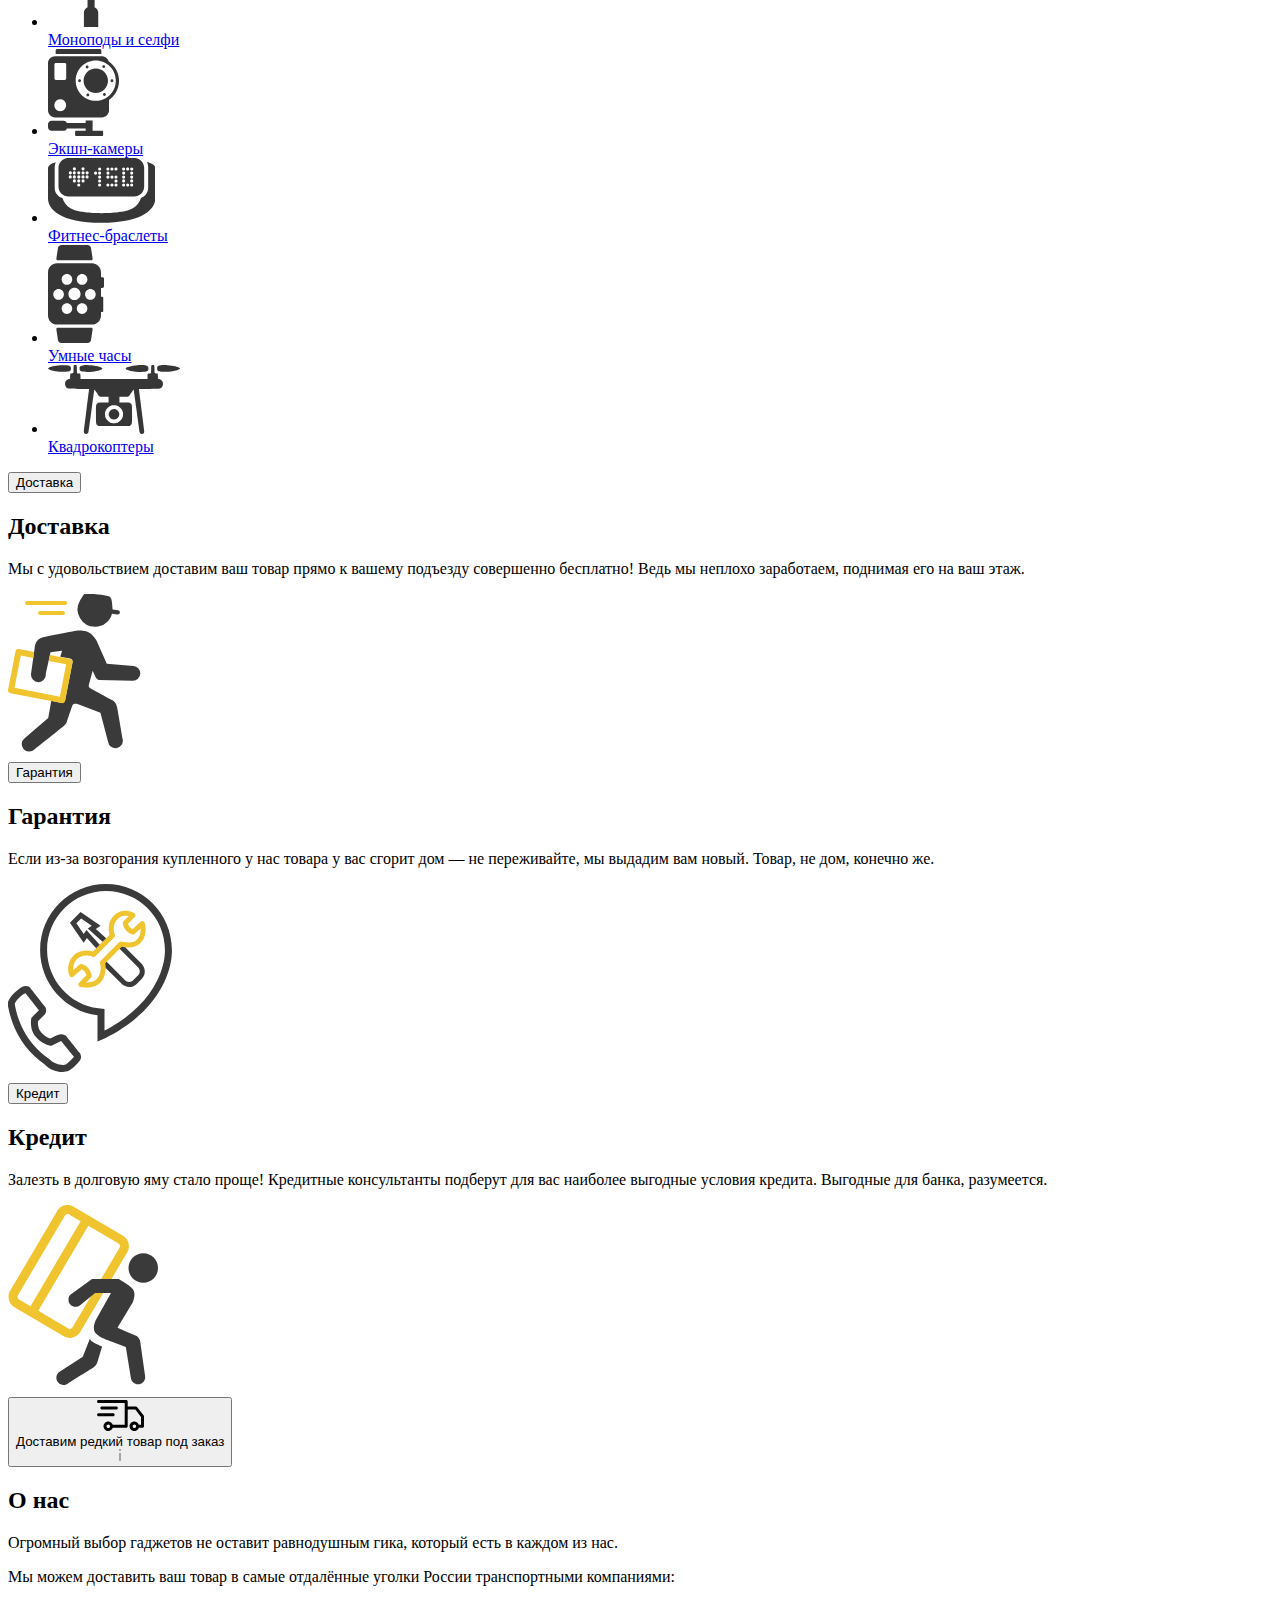
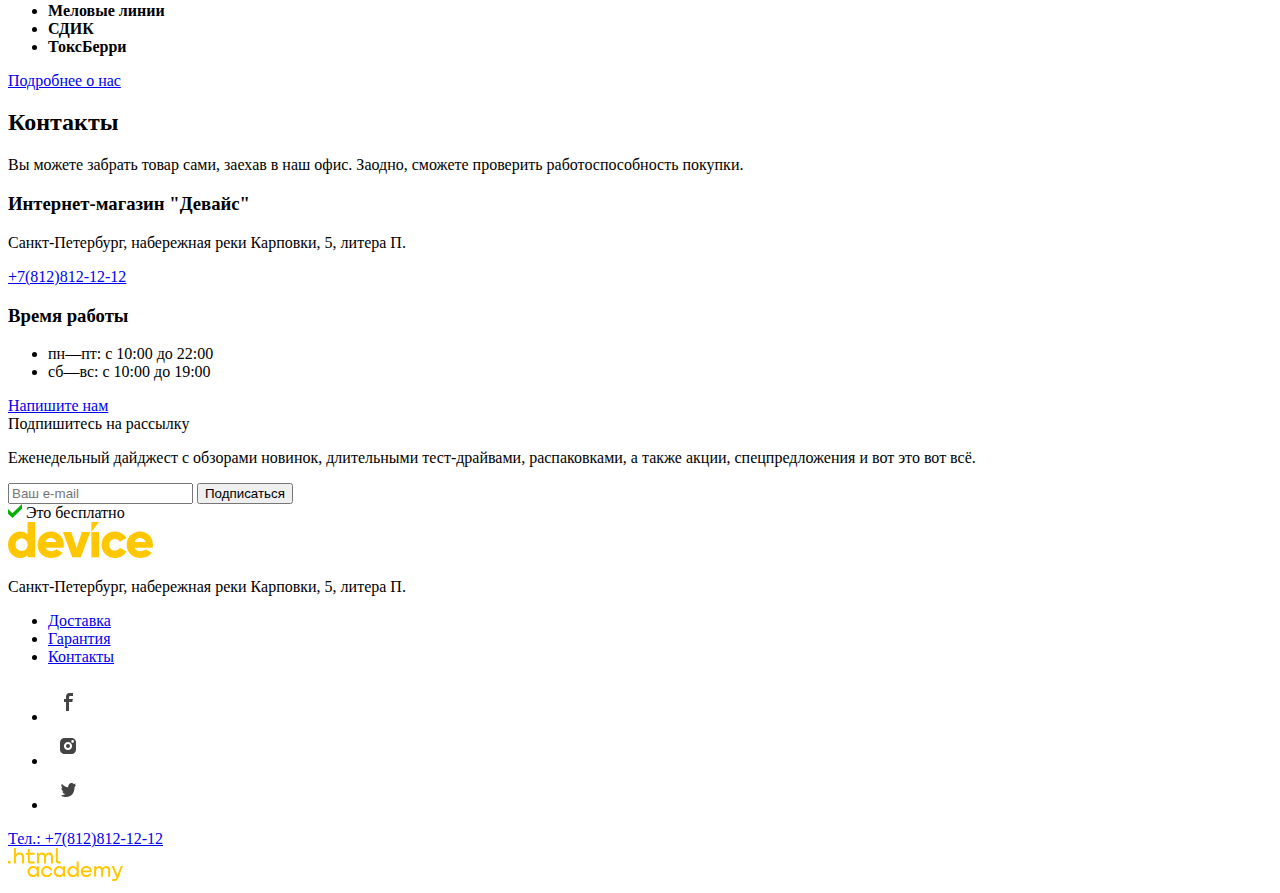
==== commit df69eaa5: "Флексы и некоторые доработки" ====
--- a/index.html
+++ b/index.html
@@ -6,11 +6,11 @@
         <link rel="stylesheet" href="styles.css">
     </head>
     <body>
-        <header class="page-header">
+        <header class="page-header-index">
         <h1 class="visually-hidden">Device</h1>
-            <a class="link_logo" href="index.html"><img class="logo" src="img/logo/logo-device.svg" width="145" height="36" alt="Logo Device"></a>
-            <section class="navigation-profile">
-                <nav class="navigation-container">
+            <section class="navigation-container">
+                <a class="link_logo" href="index.html"><img class="logo" src="img/logo/logo-device.svg" width="145" height="36" alt="Logo Device"></a>
+                <nav class="navigation navigation-profile">
                     <ul class="navigation-list-profile">
                         <li class="navigation-item-profile">
                             <form class="nav-src" action="https://echo.htmlacademy.ru/" method="GET">
@@ -29,8 +29,7 @@
                         </li>
                     </ul>
                 </nav>
-            </section>
-            <section class="navigation">
+                <nav class="navigation">
                     <ul class="navigation-list">
                         <li class="navigation-item">
                             <button class="nav-button" name="button">Каталог товаров</button>
@@ -45,166 +44,209 @@
                             <a class="navigation-link" href="#">Контакты</a>
                         </li>
                     </ul>
+                </nav>
             </section>
         </header>
-        <main>
-            <section class="slider">
-                <article class="slider-item">
-                    <div class="card">
-                        <span class="card-number">01</span>
-                    </div>
-                        <img class="slider-img" src="img/slider/slider-1.png" width="560" height="560" alt="Популярные товары">
-                        <h2 class="top-device">Порхает как бабочка, жалит как пчела!</h2>
-                        <p class="description-device">Этот обычный, на первый взгляд, квадрокоптер оснащен мощным лазером, замаскированным под стандартную камеру.
-                        </p>
-                        <button class="detail-button">Подробнее</button>
-                        <p>
-                            <span class="specifications">800 м</span>
-                            <span class="specifications-description">Дальность полета</span>
-                        </p>
-                        <p>
-                            <span class="specifications">50 м</span>
-                            <span class="specifications-description">Радиус поражения</span>
-                        </p>
-                        <button class="slider-button slider-prev" type="button">
-                            <span class="visually-hidden">Предыдущее фото</span>
-                        </button>
-                        <button class="slider-button slider-next" type="button">
-                            <span class="visually-hidden">Следующие фото</span>
-                        </button>
-                        <ol class="slider-pagination">
-                            <li class="slider-list-paggination">
-                                <button class="slider-button-paggination" type="button">1 слайдер</button>
-                            </li>
-                            <li class="slider-list-paggination">
-                                <button class="slider-button-paggination" type="button">2 слайдер</button>
-                            </li>
-                            <li class="slider-list-paggination">
-                                <button class="slider-button-paggination" type="button">3 слайдер</button>
-                            </li>
-                        </ol>
-                </article>
-                <article class="slider-item">
-                    <div class="card">
-                        <span class="card-number">02</span>
-                    </div>
-                        <img class="slider-img" src="img/slider/slider-2.png" width="560" height="560" alt="Популярные товары">
-                        <h2 class="top-device">Худеем правильно!</h2>
-                        <p class="description-device">Мотивирующие фитнес-браслеты помогут найти в себе силы не пропускать занятия и соблюдать диету.
-                        </p>
-                        <button class="detail-button">Подробнее</button>
-                        <p>
-                            <span class="specifications">48 часов</span>
-                            <span class="specifications-description">Без подзарядки</span>
-                        </p>
-                        <button class="slider-button slider-prev" type="button">
-                            <span class="visually-hidden">Предыдущее фото</span>
-                        </button>
-                        <button class="slider-button slider-next" type="button">
-                            <span class="visually-hidden">Следующие фото</span>
-                        </button>
-                        <ol class="slider-pagination">
-                            <li class="slider-list-paggination">
-                                <button class="slider-button-paggination" type="button">1 слайдер</button>
-                            </li>
-                            <li class="slider-list-paggination">
-                                <button class="slider-button-paggination" type="button">2 слайдер</button>
-                            </li>
-                            <li class="slider-list-paggination">
-                                <button class="slider-button-paggination" type="button">3 слайдер</button>
-                            </li>
-                        </ol>
-                </article>
-                <article class="slider-item">
-                    <div class="card">
-                        <span class="card-number">03</span>
-                    </div>
-                        <img class="slider-img" src="img/slider/slider-3.png" width="560" height="560" alt="Популярные товары">
-                        <h2 class="top-device">Делай селфи, как Бен Стиллер! </h2>
-                        <p class="description-device">Самая длинная палка для селфи доступна в нашем магазине. Восемь (Восемь, Карл!) метров длиной и весом всего 5 кг.</p>
-                        <button class="detail-button">Подробнее</button>
-                        <p>
-                            <span class="specifications">8,5 м</span>
-                            <span class="specifications-description">Длина палки</span>
-                        </p>
-                        <p>
-                            <span class="specifications">5 кг</span>
-                            <span class="specifications-description">Вес палки</span>
-                        </p>
-                        <p>
-                            <span class="specifications">Карбон</span>
-                            <span class="specifications-description">Материал</span>
-                        </p>
-                        <button class="slider-button slider-prev" type="button">
-                            <span class="visually-hidden">Предыдущее фото</span>
-                        </button>
-                        <button class="slider-button slider-next" type="button">
-                            <span class="visually-hidden">Следующие фото</span>
-                        </button>
-                        <ol class="slider-pagination">
-                            <li class="slider-list-paggination">
-                                <button class="slider-button-paggination" type="button">1 слайдер</button>
-                            </li>
-                            <li class="slider-list-paggination">
-                                <button class="slider-button-paggination" type="button">2 слайдер</button>
-                            </li>
-                            <li class="slider-list-paggination">
-                                <button class="slider-button-paggination" type="button">3 слайдер</button>
-                            </li>
-                        </ol>
-                </article>
-            </section>
-            <section class="categories">
-                <ul class="categories-list">
-                    <li class="categories-item">
-                        <a class="categories-link" href="#">
-                            <img class="categories-img" src="img/category/category-6.svg" alt="Виртуальная реальность">
-                            <span class="categories-description">Виртуальная реальность</span>
-                        </a>
-                    </li>
-                    <li class="categories-item">
-                        <a class="categories-link" href="#">
-                            <img class="categories-img" src="img/category/category-5.svg" alt="Моноподы и селфи">
-                            <span class="categories-description">Моноподы и селфи</span>
-                        </a>
-                    </li><li class="categories-item">
-                        <a class="categories-link" href="#">
-                            <img class="categories-img" src="img/category/category-4.svg" alt="Экшн">
-                            <span class="categories-description">Экшн-камеры</span>
-                        </a>
-                    </li><li class="categories-item">
-                        <a class="categories-link" href="#">
-                            <img class="categories-img" src="img/category/category-3.svg" alt="Фитнес">
-                            <span class="categories-description">Фитнес-браслеты</span>
-                        </a>
-                    </li><li class="categories-item">
-                        <a class="categories-link" href="#">
-                            <img class="categories-img" src="img/category/category-2.svg" alt="Часы">
-                            <span class="categories-description">Умные часы</span>
-                        </a>
-                    </li><li class="categories-item">
-                        <a class="categories-link" href="#">
-                            <img class="categories-img" src="img/category/category-1.svg" alt="Квадрокоптеры">
-                            <span class="categories-description">Квадрокоптеры</span>
-                        </a>
-                    </li>
-                </ul>
-            </section>
-            <section class="advantage">
-               <article class="advantage-item">
-                    <input class="advantage-button active" type="button" value="Доставка">
+        <main class="main-container">
+            <div class="index-container">
+                <section class="slider">
+                    <article class="slider-item">
+                        <div class="slider-content-img">
+                            <img class="slider-img" src="img/slider/slider-1.png" width="560" height="560" alt="Популярные товары">
+                        </div>
+                        <div class="slider-content-desc">
+                            <span class="card-number">01</span>
+                            <h2 class="top-device">Порхает как бабочка, жалит как пчела!</h2>
+                            <p class="description-device">Этот обычный, на первый взгляд, квадрокоптер оснащен мощным лазером, замаскированным под стандартную камеру.
+                            </p>
+                            <button class="detail-button">Подробнее</button>
+                            <div class="specifications-container">
+                                <p>
+                                    <span class="specifications">800 м</span>
+                                    <span class="specifications-description">Дальность полета</span>
+                                </p>
+                                <p>
+                                    <span class="specifications">50 м</span>
+                                    <span class="specifications-description">Радиус поражения</span>
+                                </p>
+                            </div>
+                            
+                            <button class="slider-button slider-prev" type="button">
+                                <span class="visually-hidden">Предыдущее фото</span>
+                            </button>
+                            <button class="slider-button slider-next" type="button">
+                                <span class="visually-hidden">Следующие фото</span>
+                            </button>
+                            <ol class="slider-pagination">
+                                <li class="slider-list-paggination">
+                                    <button class="slider-button-paggination" type="button">1 слайдер</button>
+                                </li>
+                                <li class="slider-list-paggination">
+                                    <button class="slider-button-paggination" type="button">2 слайдер</button>
+                                </li>
+                                <li class="slider-list-paggination">
+                                    <button class="slider-button-paggination" type="button">3 слайдер</button>
+                                </li>
+                            </ol>
+                        </div>
+                    </article>
+                    <article class="slider-item">
+                        <div class="slider-content-img"><img class="slider-img" src="img/slider/slider-2.png" width="560" height="560" alt="Популярные товары"></div>
+                        <div class="slider-content-desc">
+                            <span class="card-number">02</span>
+                            <h2 class="top-device">Худеем правильно!</h2>
+                            <p class="description-device">Мотивирующие фитнес-браслеты помогут найти в себе силы не пропускать занятия и соблюдать диету.
+                            </p>
+                            <button class="detail-button">Подробнее</button>
+                            <div class="specifications-container">
+                                <p>
+                                    <span class="specifications">48 часов</span>
+                                    <span class="specifications-description">Без подзарядки</span>
+                                </p>
+                            </div>
+                            <button class="slider-button slider-prev" type="button">
+                                <span class="visually-hidden">Предыдущее фото</span>
+                            </button>
+                            <button class="slider-button slider-next" type="button">
+                                <span class="visually-hidden">Следующие фото</span>
+                            </button>
+                            <ol class="slider-pagination">
+                                <li class="slider-list-paggination">
+                                    <button class="slider-button-paggination" type="button">1 слайдер</button>
+                                </li>
+                                <li class="slider-list-paggination">
+                                    <button class="slider-button-paggination" type="button">2 слайдер</button>
+                                </li>
+                                <li class="slider-list-paggination">
+                                    <button class="slider-button-paggination" type="button">3 слайдер</button>
+                                </li>
+                            </ol>
+                        </div>
+                    </article>
+                    <article class="slider-item">
+                        <div class="slider-content-img"><img class="slider-img" src="img/slider/slider-3.png" width="560" height="560" alt="Популярные товары"></div>
+                        <div class="slider-content-desc">
+                            <span class="card-number">03</span>
+                            <h2 class="top-device">Делай селфи, как Бен Стиллер! </h2>
+                            <p class="description-device">Самая длинная палка для селфи доступна в нашем магазине. Восемь (Восемь, Карл!) метров длиной и весом всего 5 кг.</p>
+                            <button class="detail-button">Подробнее</button>
+                            <div class="specifications-container">
+                                <p>
+                                    <span class="specifications">8,5 м</span>
+                                    <span class="specifications-description">Длина палки</span>
+                                </p>
+                                <p>
+                                    <span class="specifications">5 кг</span>
+                                    <span class="specifications-description">Вес палки</span>
+                                </p>
+                                <p>
+                                    <span class="specifications">Карбон</span>
+                                    <span class="specifications-description">Материал</span>
+                                </p>
+                            </div>
+                            <button class="slider-button slider-prev" type="button">
+                                <span class="visually-hidden">Предыдущее фото</span>
+                            </button>
+                            <button class="slider-button slider-next" type="button">
+                                <span class="visually-hidden">Следующие фото</span>
+                            </button>
+                            <ol class="slider-pagination">
+                                <li class="slider-list-paggination">
+                                    <button class="slider-button-paggination" type="button">1 слайдер</button>
+                                </li>
+                                <li class="slider-list-paggination">
+                                    <button class="slider-button-paggination" type="button">2 слайдер</button>
+                                </li>
+                                <li class="slider-list-paggination">
+                                    <button class="slider-button-paggination" type="button">3 слайдер</button>
+                                </li>
+                            </ol>
+                        </div>
+                    </article>
+                </section>
+                <section class="categories">
+                    <ul class="categories-list">
+                        <li class="categories-item">
+                            <div class="categories-content-img">
+                                <a class="categories-link" href="#">
+                                    <img class="categories-img" src="img/category/category-6.svg" alt="Виртуальная реальность">
+                                </a>
+                            </div>
+                            <a class="categories-link" href="#"> 
+                                <span class="categories-description">Виртуальная реальность</span>
+                            </a>
+                        </li>
+                        <li class="categories-item">
+                            <div class="categories-content-img">
+                                <a class="categories-link" href="#">
+                                    <img class="categories-img" src="img/category/category-5.svg" alt="Моноподы и селфи">
+                                </a>
+                            </div>
+                            <a class="categories-link" href="#">
+                                <span class="categories-description">Моноподы и селфи</span>
+                            </a>
+                        </li>
+                        <li class="categories-item">
+                            <div class="categories-content-img">
+                                <a class="categories-link" href="#">
+                                    <img class="categories-img" src="img/category/category-4.svg" alt="Экшн">
+                                </a>
+                            </div>
+                            <a class="categories-link" href="#">
+                                <span class="categories-description">Экшн-камеры</span>
+                            </a>
+                        </li>
+                        <li class="categories-item">
+                            <div class="categories-content-img">
+                                <a class="categories-link" href="#">
+                                    <img class="categories-img" src="img/category/category-3.svg" alt="Фитнес">
+                                </a>
+                            </div>
+                            <a class="categories-link" href="#">
+                                <span class="categories-description">Фитнес-браслеты</span>
+                            </a>
+                        </li>
+                        <li class="categories-item">
+                            <div class="categories-content-img">
+                                <a class="categories-link" href="#">
+                                    <img class="categories-img" src="img/category/category-2.svg" alt="Часы">
+                                </a>
+                            </div>
+                            <a class="categories-link" href="#">
+                                <span class="categories-description">Умные часы</span>
+                            </a>
+                        </li>
+                        <li class="categories-item">
+                            <div class="categories-content-img">
+                                <a class="categories-link" href="#">
+                                    <img class="categories-img" src="img/category/category-1.svg" alt="Квадрокоптеры">
+                                </a>
+                            </div>
+                            <a class="categories-link" href="#">
+                                <span class="categories-description">Квадрокоптеры</span>
+                            </a>
+                        </li>
+                    </ul>
+                </section>
+                <section class="advantage">
+                <article class="advantage-item">
+                    <div class="advantage-content-button">
+                            <input class="advantage-button active" type="button" value="Доставка">
+                        </div>
                         <div class="description-advantage">
                             <h2 class="advantage-heading">Доставка</h2>
-                             <p class="advantage-heading-description">
-                                Мы с удовольствием доставим ваш товар прямо
-                                к вашему подъезду совершенно бесплатно! Ведь
-                                мы неплохо заработаем, поднимая его на ваш этаж.
-                            </p>
+                                <p class="advantage-heading-description">
+                                    Мы с удовольствием доставим ваш товар прямо
+                                    к вашему подъезду совершенно бесплатно! Ведь
+                                    мы неплохо заработаем, поднимая его на ваш этаж.
+                                </p>
                             <img class="advantage-img" src="img/advantage/delivery-boy.svg" alt="Курьер">
                         </div>
-                </article>
-                <article class="advantage-item">
-                    <input class="advantage-button" type="button" value="Гарантия">
+                    </article>
+                    <article class="advantage-item">
+                        <div class="advantage-content-button">
+                            <input class="advantage-button" type="button" value="Гарантия">
+                        </div>
                         <div class="description-advantage">
                             <h2 class="advantage-heading">Гарантия</h2>
                             <p class="advantage-heading-description">
@@ -214,9 +256,11 @@
                             </p>
                             <img class="advantage-img" src="img//advantage/warranty.svg" alt="Гарантия">
                         </div>
-                </article>
-                <article class="advantage-item">
-                    <input class="advantage-button" type="button" value="Кредит">
+                    </article>
+                    <article class="advantage-item">
+                        <div class="advantage-content-button">
+                            <input class="advantage-button" type="button" value="Кредит">
+                        </div>
                         <div class="description-advantage">
                             <h2 class="advantage-heading">Кредит</h2>
                             <p class="advantage-heading-description">
@@ -226,72 +270,98 @@
                             </p>
                             <img class="advantage-img" src="img//advantage/credit.svg" alt="Кредит">
                         </div>
-                </article>
+                    </article>
+                </section>
+                <section class="about">
+                    <button class="delivery-button">
+                        <div class="delivery-content-img">
+                            <img class="delivery-logo" src="img//logo/delivery-car.svg" alt="Доставка Лого">
+                        </div>
+                        <div class="delivery-content-desc">
+                            <span class="delivery-text">Доставим редкий товар под заказ</span>
+                        </div>
+                        <div class="delivery-content-info">
+                            <img class="title-info-img" src="img/info.svg" alt="Инфо">
+                        </div>
+                    </button>
+                    <div class="about-content-desc">
+                        <div class="about-content">
+                            <h2 class="about-head">О нас</h2> 
+                                <p class="about-description">
+                                    Огромный выбор гаджетов не оставит равнодушным гика, который есть в каждом из нас.
+                                </p>
+                                <p class="about-description">
+                                    Мы можем доставить ваш товар в самые отдалённые уголки России транспортными компаниями:
+                                </p>
+                            <ul class="about-list">
+                                <li class="about-item">
+                                    <b class="company">Меловые линии</b>
+                                </li>
+                                <li class="about-item">
+                                    <b class="company">СДИК</b>
+                                </li>
+                                <li class="about-item">
+                                    <b class="company">ТоксБерри</b>
+                                </li>
+                            </ul>
+                            <a class="about-link" href="#">Подробнее о нас</a>
+                        </div>
+                        <div class="contact-content">
+                            <h2 class="contact-head">Контакты</h2>
+                            <p class="contact-description">
+                                Вы можете забрать товар сами, заехав в наш офис. 
+                                Заодно, сможете проверить работоспособность покупки. 
+                            </p>
+                            <h3 class="contact-head-device">Интернет-магазин "Девайс"</h3>
+                            <p class="about-adress">
+                                Санкт-Петербург, набережная реки Карповки, 5, литера П.
+                            </p>
+                            <a class="tel-device" href="tel:+78128121212">+7(812)812-12-12</a>
+                            <h3 class="contact-head-time">Время работы</h3>
+                            <ul class="contact-time-list">
+                                <li class="contact-time-item">
+                                    <span class="time-work">пн—пт: с 10:00 до 22:00</span>
+                                </li>
+                                <li class="contact-time-item">
+                                    <span class="time-work">сб—вс: с 10:00 до 19:00</span>
+                                </li>
+                            </ul>
+                            <a class="contact-link" href="#">Напишите нам</a>
+                        </div>
+                    </div>
+                </section>
+            </div>
+        </main>
+            <section class="form">
+                <form class="emailing" action="https://echo.htmlacademy.ru/" method="GET">
+                    <div class="form-container">
+                        <div class="form-content-input">
+                            <label class="heading-email" for="mail">Подпишитесь на рассылку</label>
+                            <p class="email-description">
+                                Еженедельный дайджест с обзорами новинок,
+                                длительными тест-драйвами, распаковками, а также акции, спецпредложения и вот это вот всё.
+                            </p>
+                        </div>
+                        <div class="form-content-desc">
+                            <input class="text-email" type="text" placeholder="Ваш e-mail" id="mail" name="e-mail">
+                            <input class="button-email" type="submit" value="Подписаться">
+                            <div class="form-free">
+                                <img src="img/free.svg" alt="Галочка">
+                                <span class="email-description-free">Это бесплатно</span>
+                            </div>
+                        </div>
+                    </div>
+                </form>
             </section>
-              <section class="about">
-                    <button class="delivery-button">
-                        <img class="delivery-logo" src="img//logo/delivery-car.svg" alt="Доставка Лого">
-                        <span class="delivery-text">Доставим редкий товар под заказ</span>
-                        <div class="title-container"><img class="title-info-img" src="img/info.svg" alt="Инфо"></div>
-                    </button>
-                  <h2 class="about-head">О нас</h2>
-                  <p class="about-description">
-                    Огромный выбор гаджетов не оставит равнодушным гика, который есть в каждом из нас.
-                  </p>
-                  <p class="about-description">
-                    Мы можем доставить ваш товар в самые отдалённые уголки России транспортными компаниями:
-                  </p>
-                  <ul class="about-list">
-                      <li class="about-item">
-                          <b class="company">Меловые линии</b>
-                      </li>
-                      <li class="about-item">
-                        <b class="company">СДИК</b>
-                    </li>
-                    <li class="about-item">
-                        <b class="company">ТоксБерри</b>
-                    </li>
-                  </ul>
-                  <a class="about-link" href="#">Подробнее о нас</a>
-                  <h2 class="contact-head">Контакты</h2>
-                  <p class="contact-description">
-                    Вы можете забрать товар сами, заехав в наш офис. 
-                    Заодно, сможете проверить работоспособность покупки. 
-                  </p>
-                  <h3 class="contact-head-device">Интернет-магазин "Девайс"</h3>
-                  <p class="about-adress">
-                    Санкт-Петербург, набережная реки Карповки, 5, литера П.
-                  </p>
-                  <a class="tel-device" href="tel:+78128121212">+7(812)812-12-12</a>
-                  <h3 class="contact-head-time">Время работы</h3>
-                  <ul class="contact-time-list">
-                      <li class="contact-time-item">
-                        <span class="time-work">пн—пт: с 10:00 до 22:00</span>
-                      </li>
-                      <li class="contact-time-item">
-                        <span class="time-work">сб—вс: с 10:00 до 19:00</span>
-                      </li>
-                  </ul>
-                  <a class="contact-link" href="#">Напишите нам</a>
-              </section>
-              <form class="emailing" action="https://echo.htmlacademy.ru/" method="GET">
-                <label class="heading-email" for="mail">Подпишитесь на рассылку</label>
-                <input class="text-email" type="text" placeholder="Ваш e-mail" id="mail" name="e-mail">
-                <input class="button-email" type="submit" value="Подписаться">
-                <p class="email-description">
-                    Еженедельный дайджест с обзорами новинок,
-                    длительными тест-драйвами, распаковками, а также акции, спецпредложения и вот это вот всё.
-                </p>
-                <img src="img/free.svg" alt="Галочка">
-                <span class="email-description">Это бесплатно</span>
-              </form>
-        </main>
         <footer class="footer">
-            <a class="logo-link" href="index.html"><img class="logo-footer" src="img//logo/logo-device-footer.svg" alt="Device Logo"></a>
-                <p class="footer-adress">
-                    Санкт-Петербург, набережная реки Карповки, 5, литера П.
-                </p>
-                <nav class="navi-footer">
+            <div class="footer-container">
+                <div class="footer-logo-content">
+                    <a class="logo-link" href="index.html"><img class="logo-footer" src="img//logo/logo-device-footer.svg" alt="Device Logo"></a>
+                    <p class="footer-adress">
+                        Санкт-Петербург, набережная реки Карповки, 5, литера П.
+                    </p>
+                </div>
+                <div class="adress-footer-container">
                     <ul class="footer-list">
                         <li class="footer-item">
                             <a class="footer-link" href="#">Доставка</a>
@@ -303,34 +373,41 @@
                             <a class="footer-link" href="#">Контакты</a>
                         </li>
                     </ul>
-                </nav>
-                <nav class="navi-footer-social">
-                    <ul class="footer-social-list">
-                        <li class="footer-social-item">
-                            <a class="footer-social-link" target="_blank" href="https://facebook.com/htmlacademy">
-                                <div class="social">
-                                    <img class="social-logo" src="img/social/facebook.svg" alt="Facebook">
-                                </div>
-                            </a>
-                        </li>
-                        <li class="footer-social-item">
-                            <a class="footer-social-link" target="_blank" href="https://instagram.com/htmlacademy/">
-                                <div class="social">
-                                    <img class="social-logo" src="img/social/instagram.svg" alt="Instagram">
-                                </div>
-                            </a>
-                        </li>
-                        <li class="footer-social-item">
-                            <a class="footer-social-link" target="_blank" href="https://twitter.com/htmlacademy_ru">
-                                <div class="social">
-                                    <img class="social-logo" src="img/social/twitter.svg" alt="Twitter">
-                                </div>
-                            </a>
-                        </li>
-                    </ul>
-                </nav>
-                <a class="footer-tel" href="tel:+78128121212">Тел.: +7(812)812-12-12</a>
-                <a href="https://htmlacademy.ru/"><img src="img//logo/html-logo.svg" alt="HTMLACADEMY-logo"></a>
+                    <nav class="navi-footer-social">
+                        <ul class="footer-social-list">
+                            <li class="footer-social-item">
+                                <a class="footer-social-link" target="_blank" href="https://facebook.com/htmlacademy">
+                                    <div class="social">
+                                        <img class="social-logo" src="img/social/facebook.svg" alt="Facebook">
+                                    </div>
+                                </a>
+                            </li>
+                            <li class="footer-social-item">
+                                <a class="footer-social-link" target="_blank" href="https://instagram.com/htmlacademy/">
+                                    <div class="social">
+                                        <img class="social-logo" src="img/social/instagram.svg" alt="Instagram">
+                                    </div>
+                                </a>
+                            </li>
+                            <li class="footer-social-item">
+                                <a class="footer-social-link" target="_blank" href="https://twitter.com/htmlacademy_ru">
+                                    <div class="social">
+                                        <img class="social-logo" src="img/social/twitter.svg" alt="Twitter">
+                                    </div>
+                                </a>
+                            </li>
+                        </ul>
+                    </nav>
+                </div>
+                <div class="footer-container-tel">
+                    <div class="tel-cont">
+                        <a class="footer-tel" href="tel:+78128121212">Тел.: +7(812)812-12-12</a>
+                    </div>
+                    <div class="htmlacademy-logo">
+                    <a href="https://htmlacademy.ru/"><img src="img//logo/html-logo.svg" alt="HTMLACADEMY-logo"></a>
+                    </div>
+                </div>
+            </div>
         </footer>
     </body>
 </html>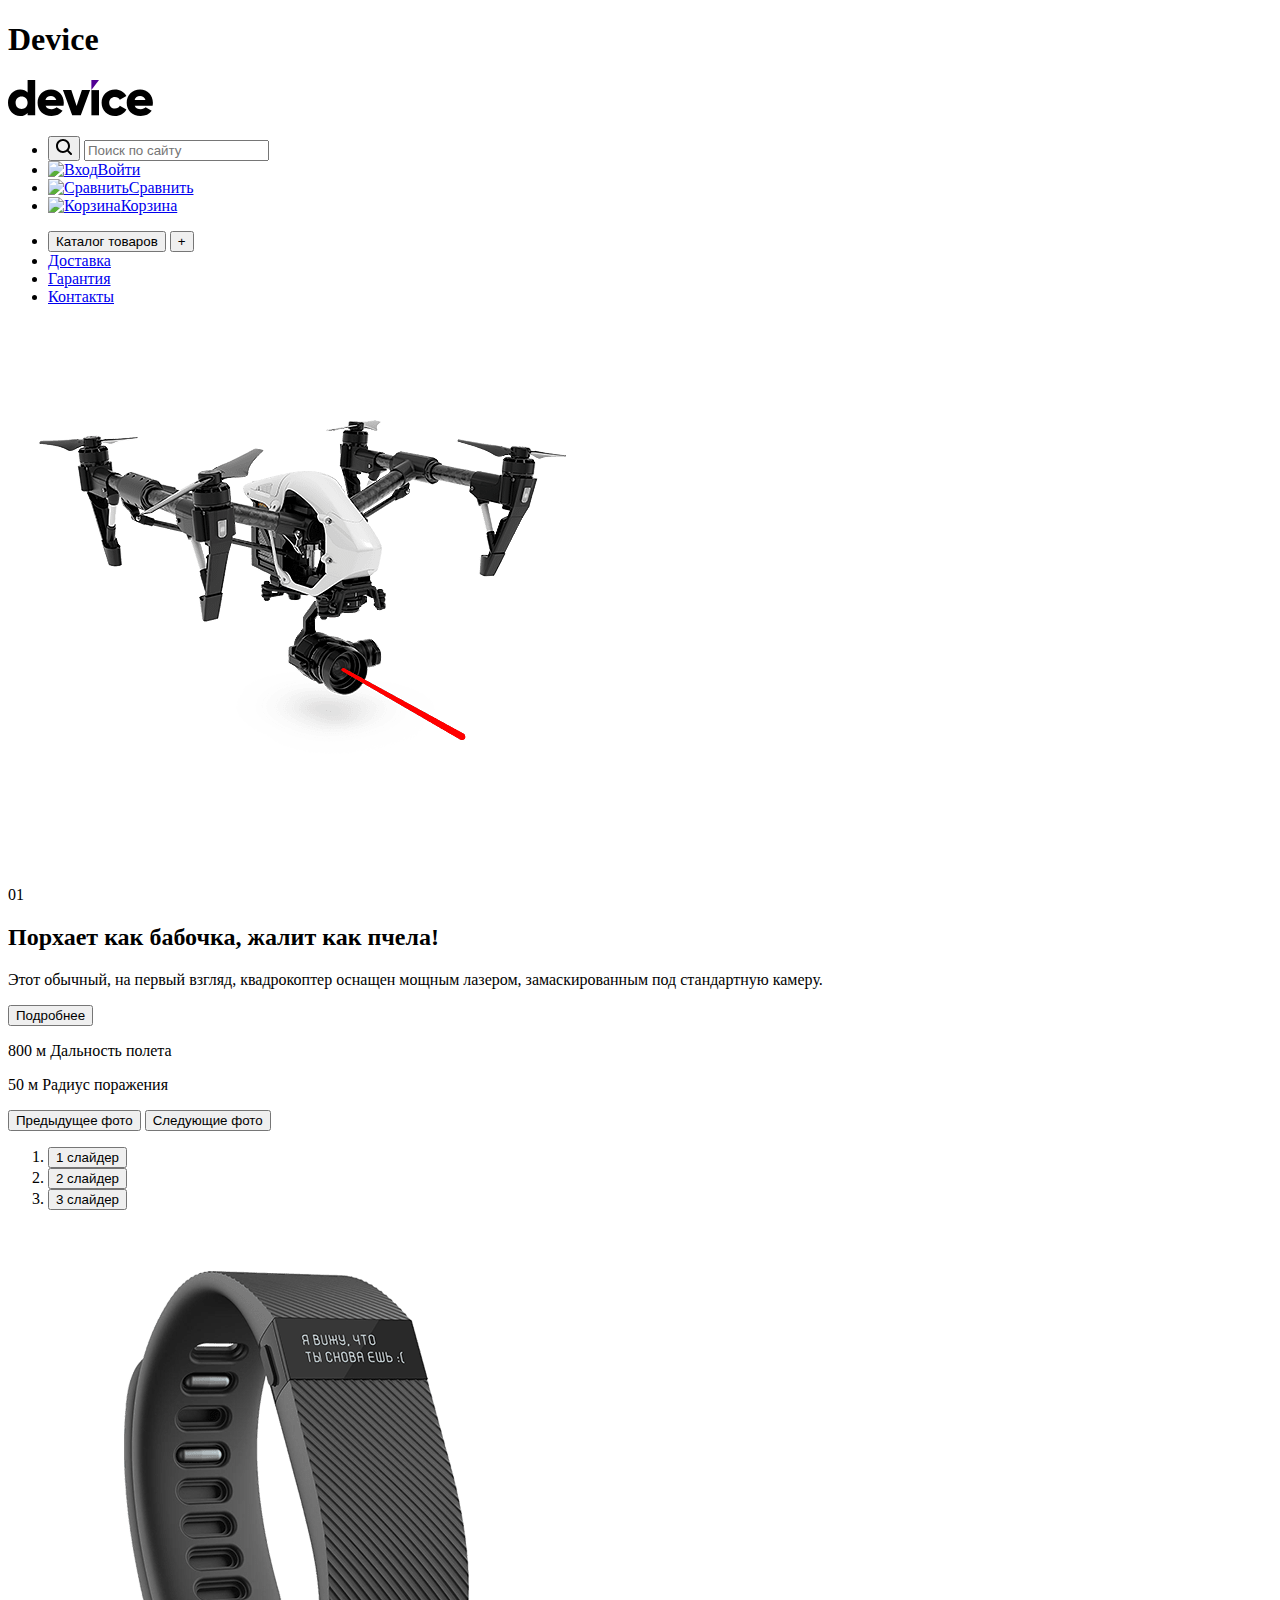
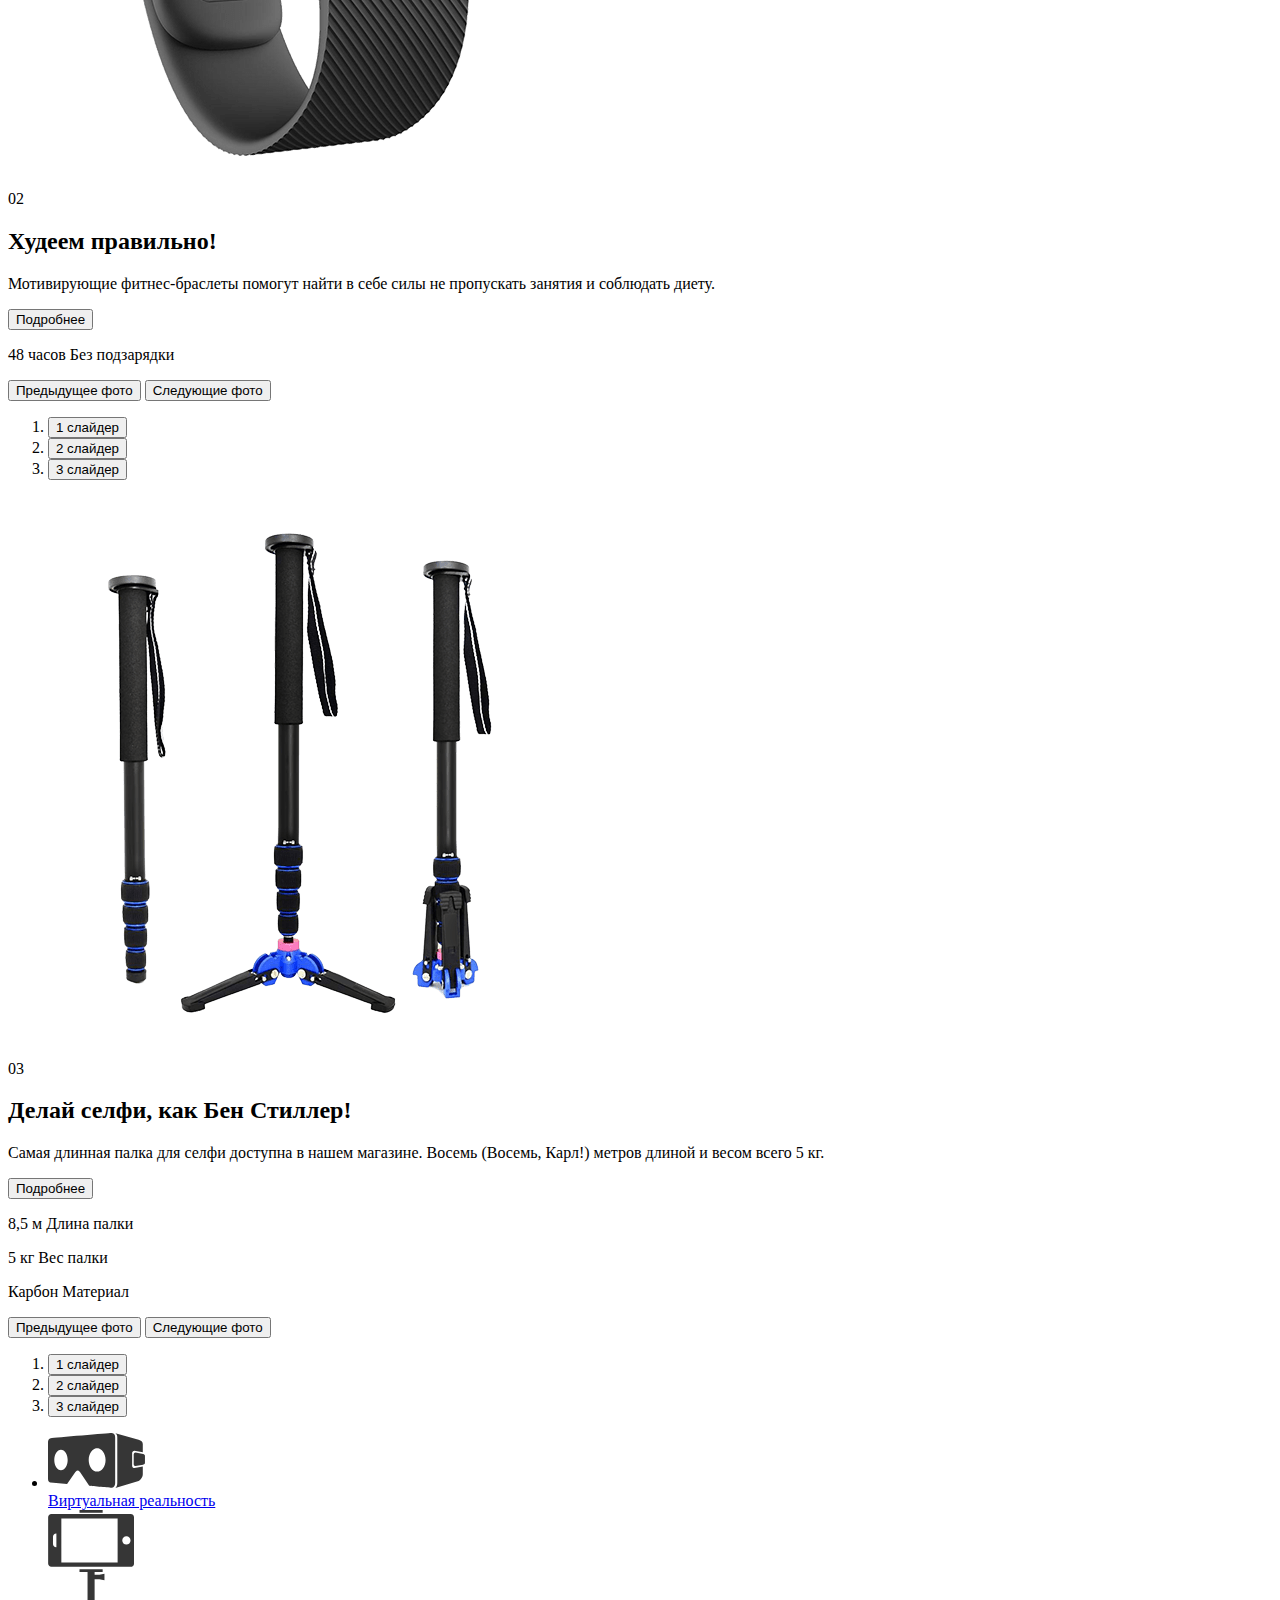
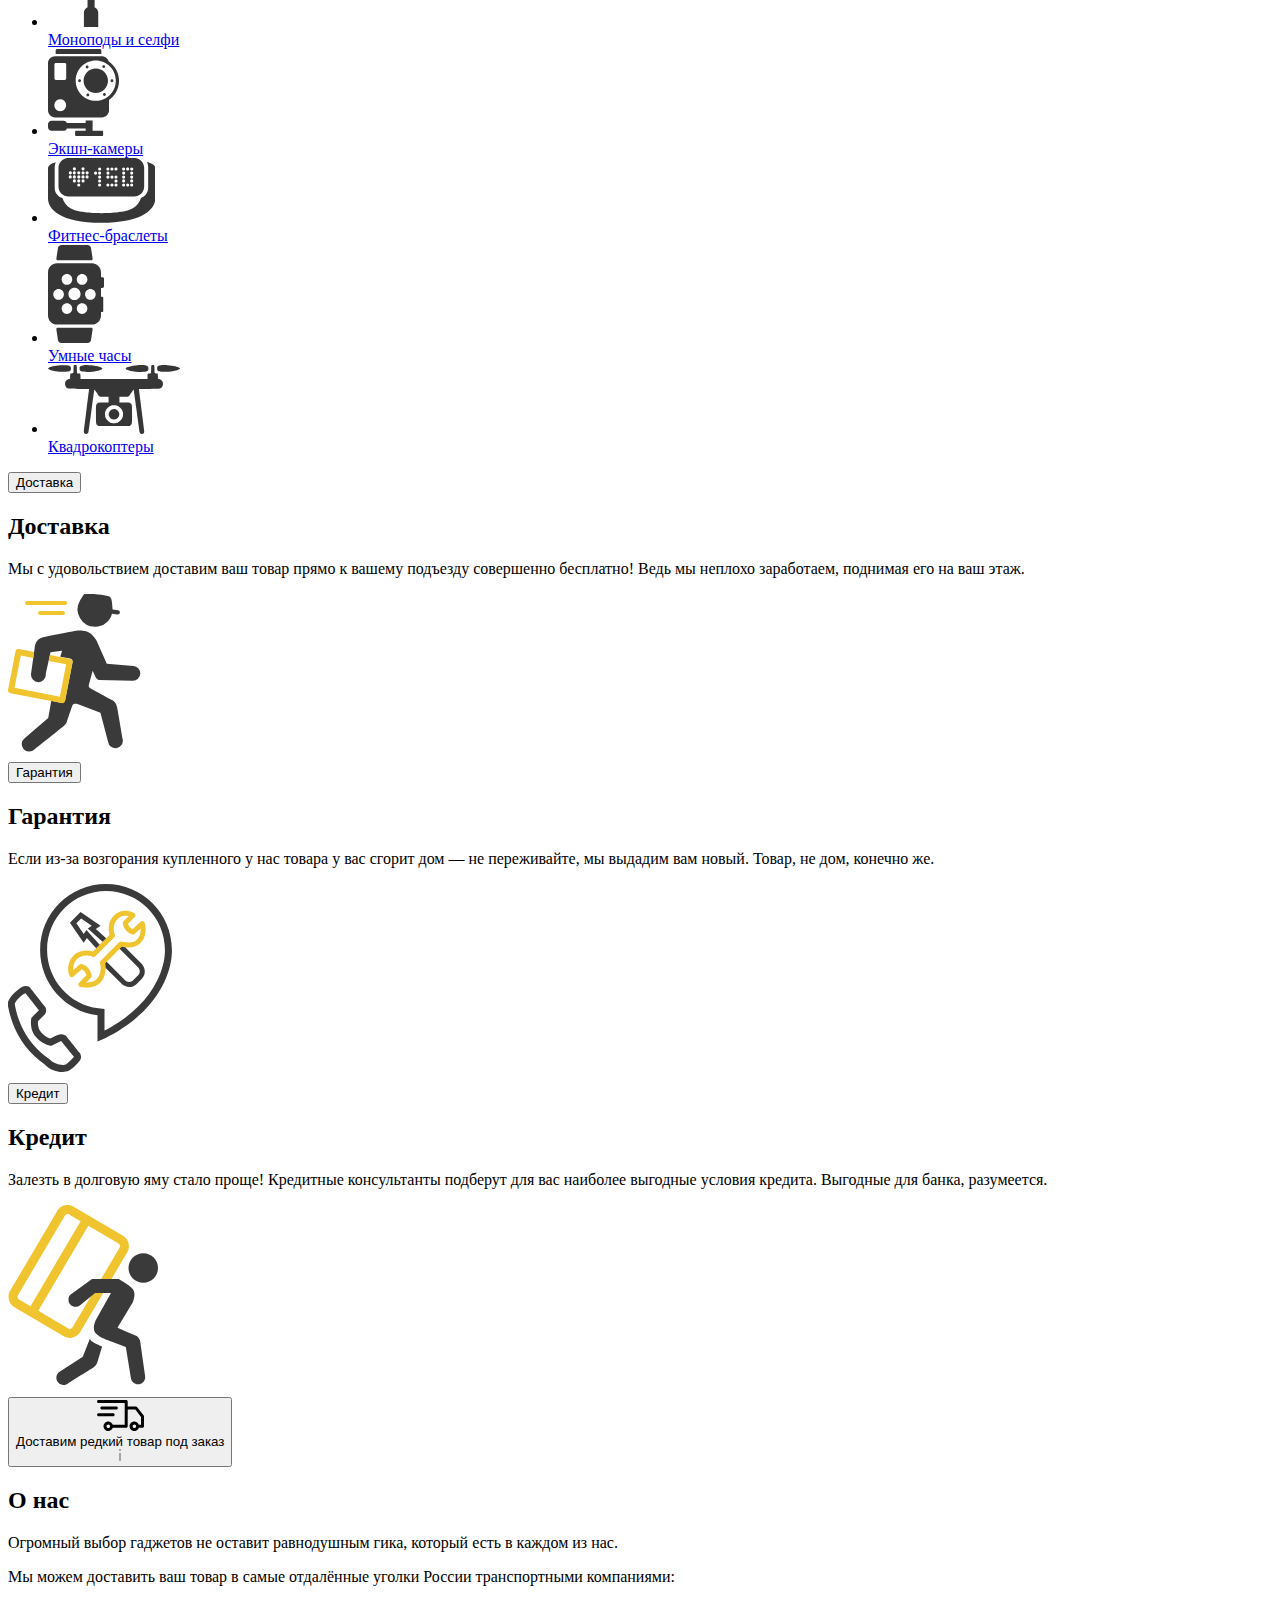
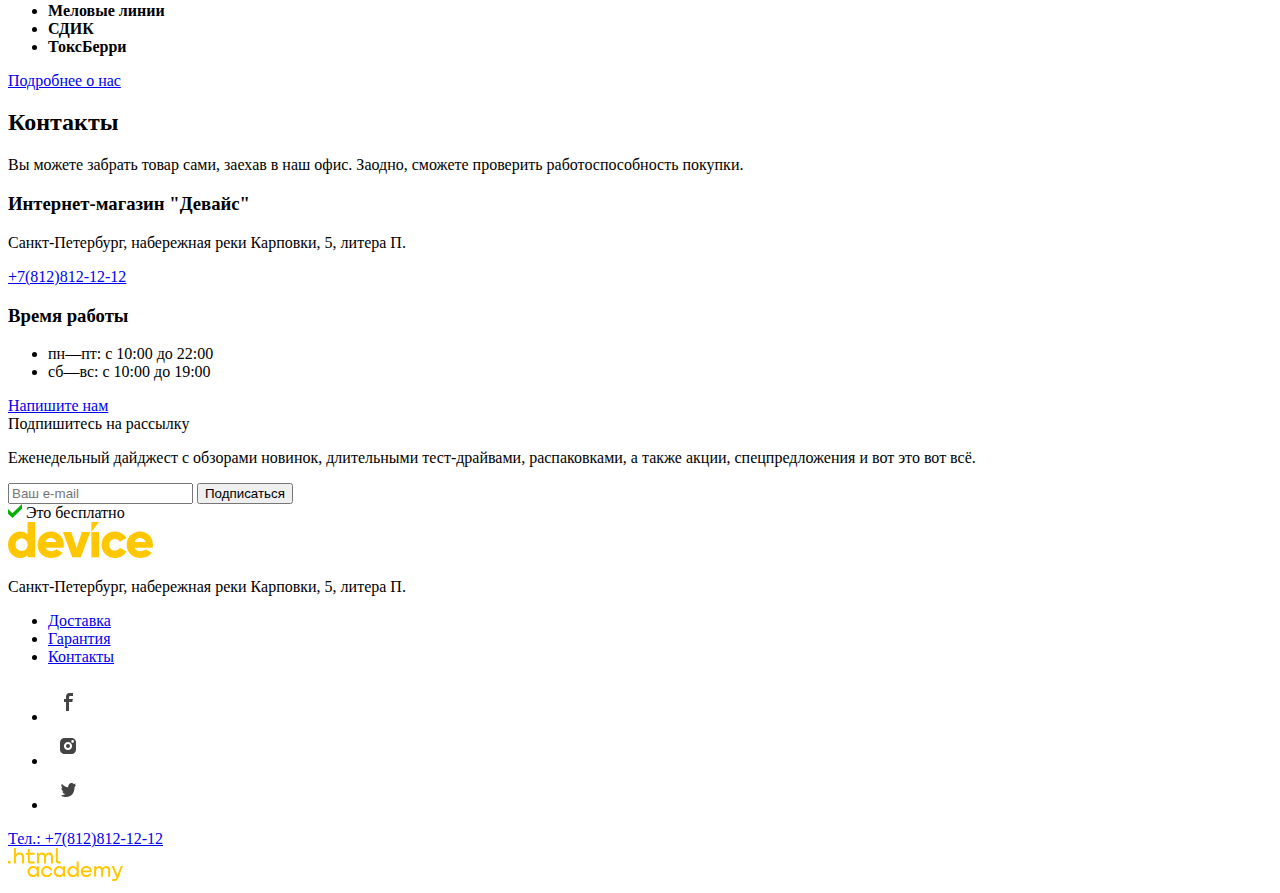
==== commit e19e1730: "Сетки мелких компонентов на флексах" ====
--- a/index.html
+++ b/index.html
@@ -33,6 +33,7 @@
                     <ul class="navigation-list">
                         <li class="navigation-item">
                             <button class="nav-button" name="button">Каталог товаров</button>
+                            <button class="catalog-button">+</button>
                         </li>
                         <li class="navigation-item">
                             <a class="navigation-link" href="#">Доставка</a>
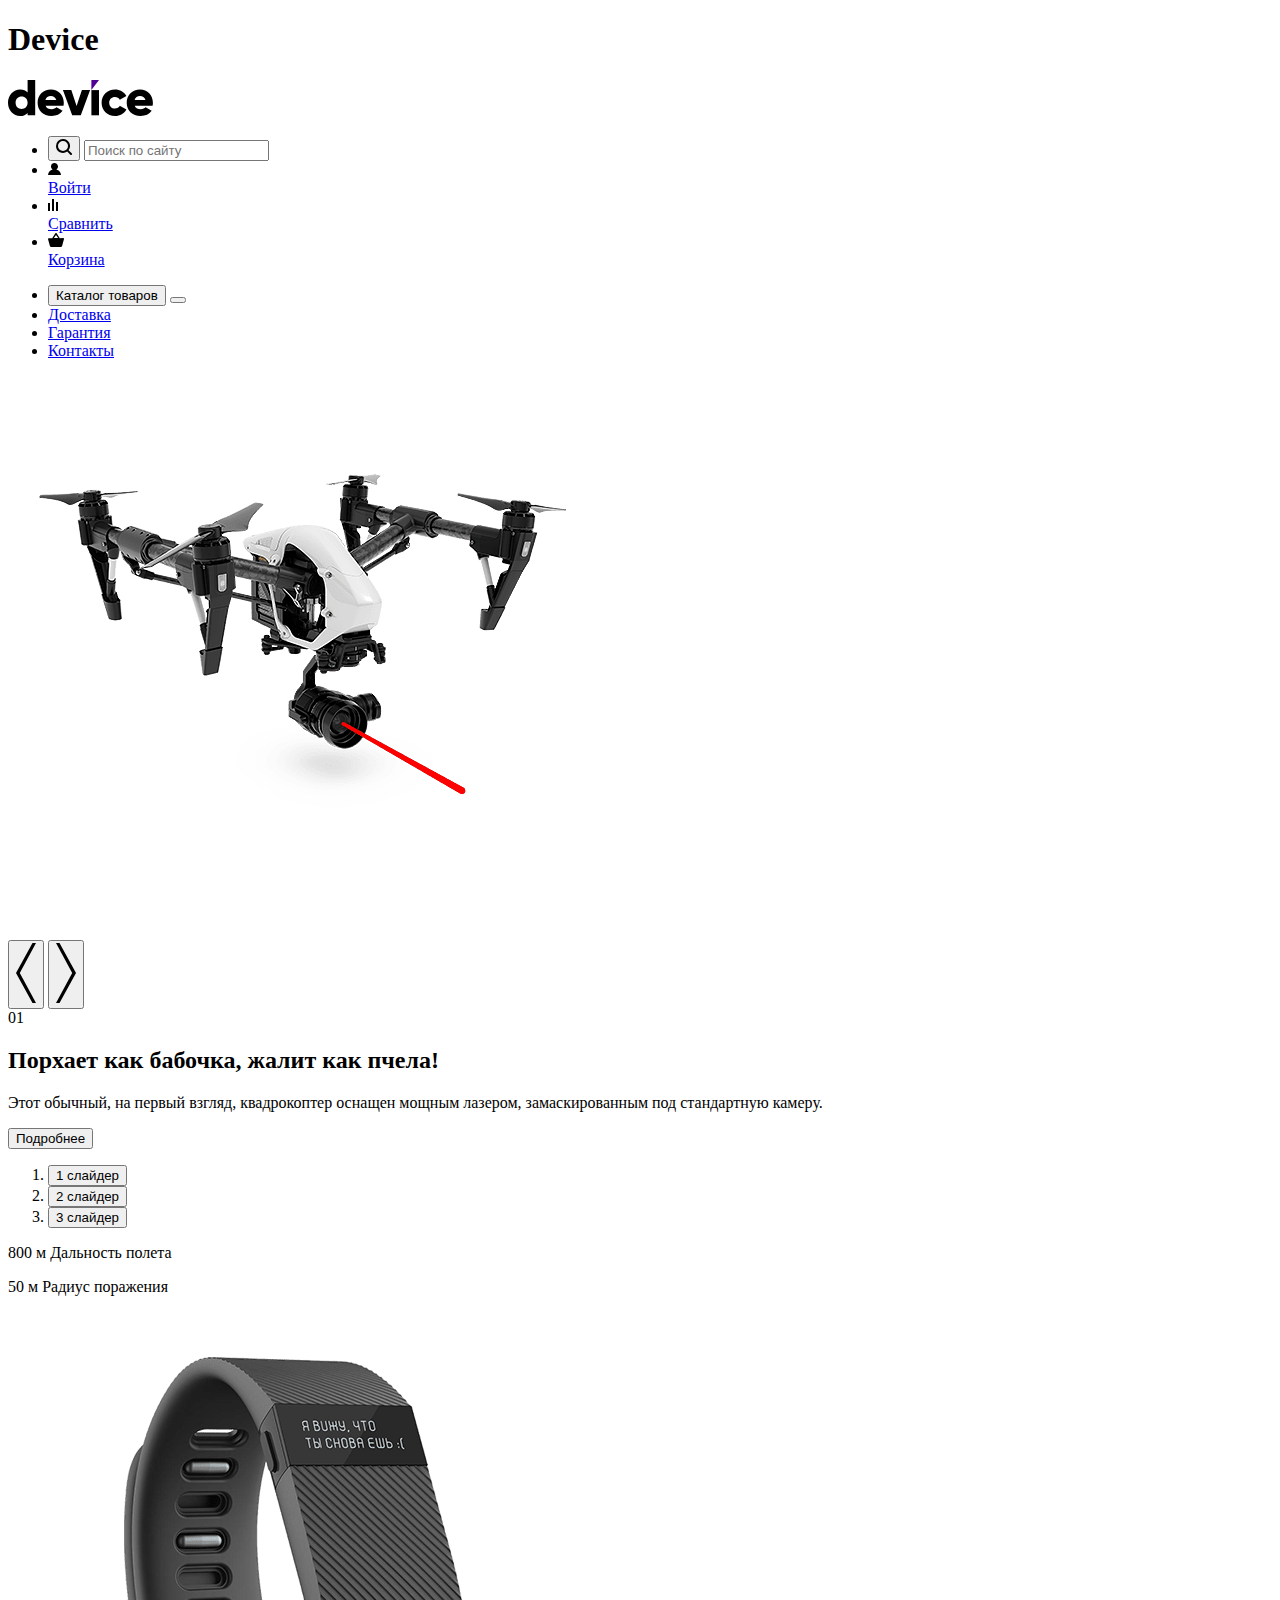
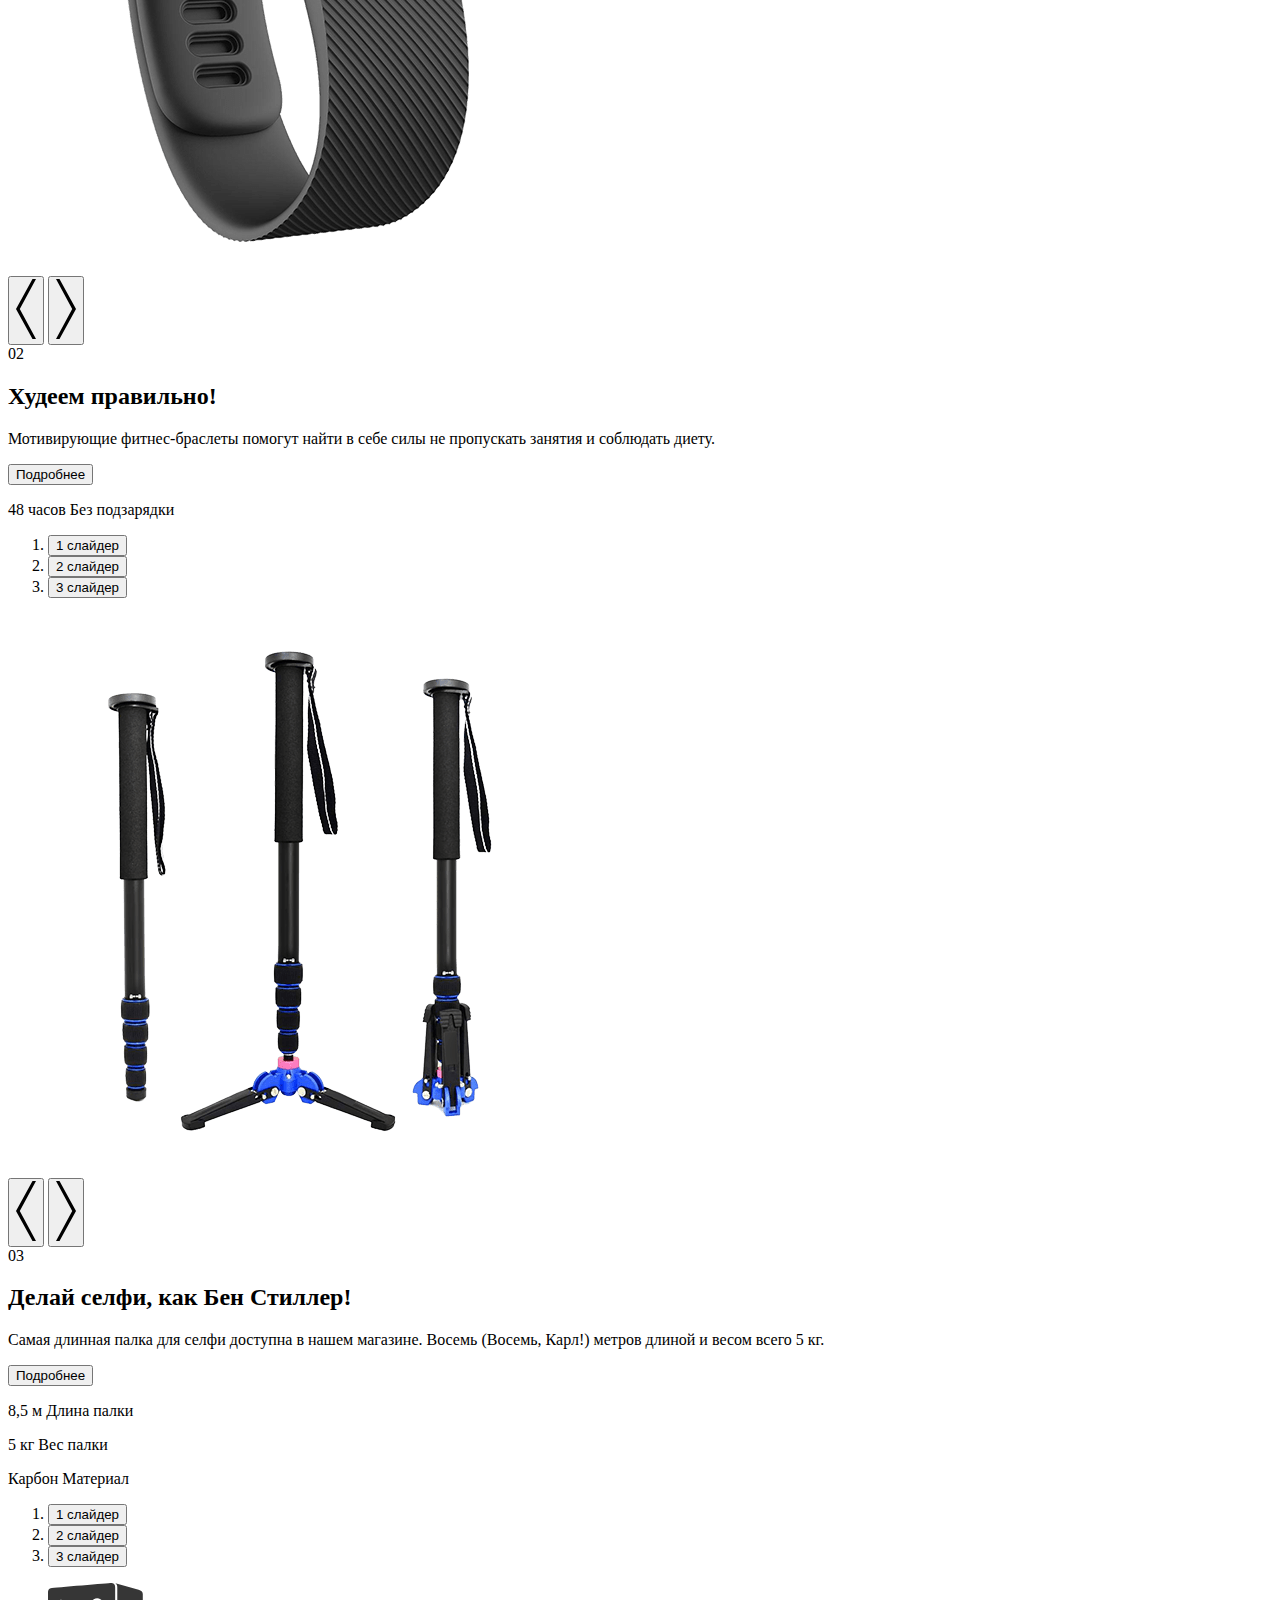
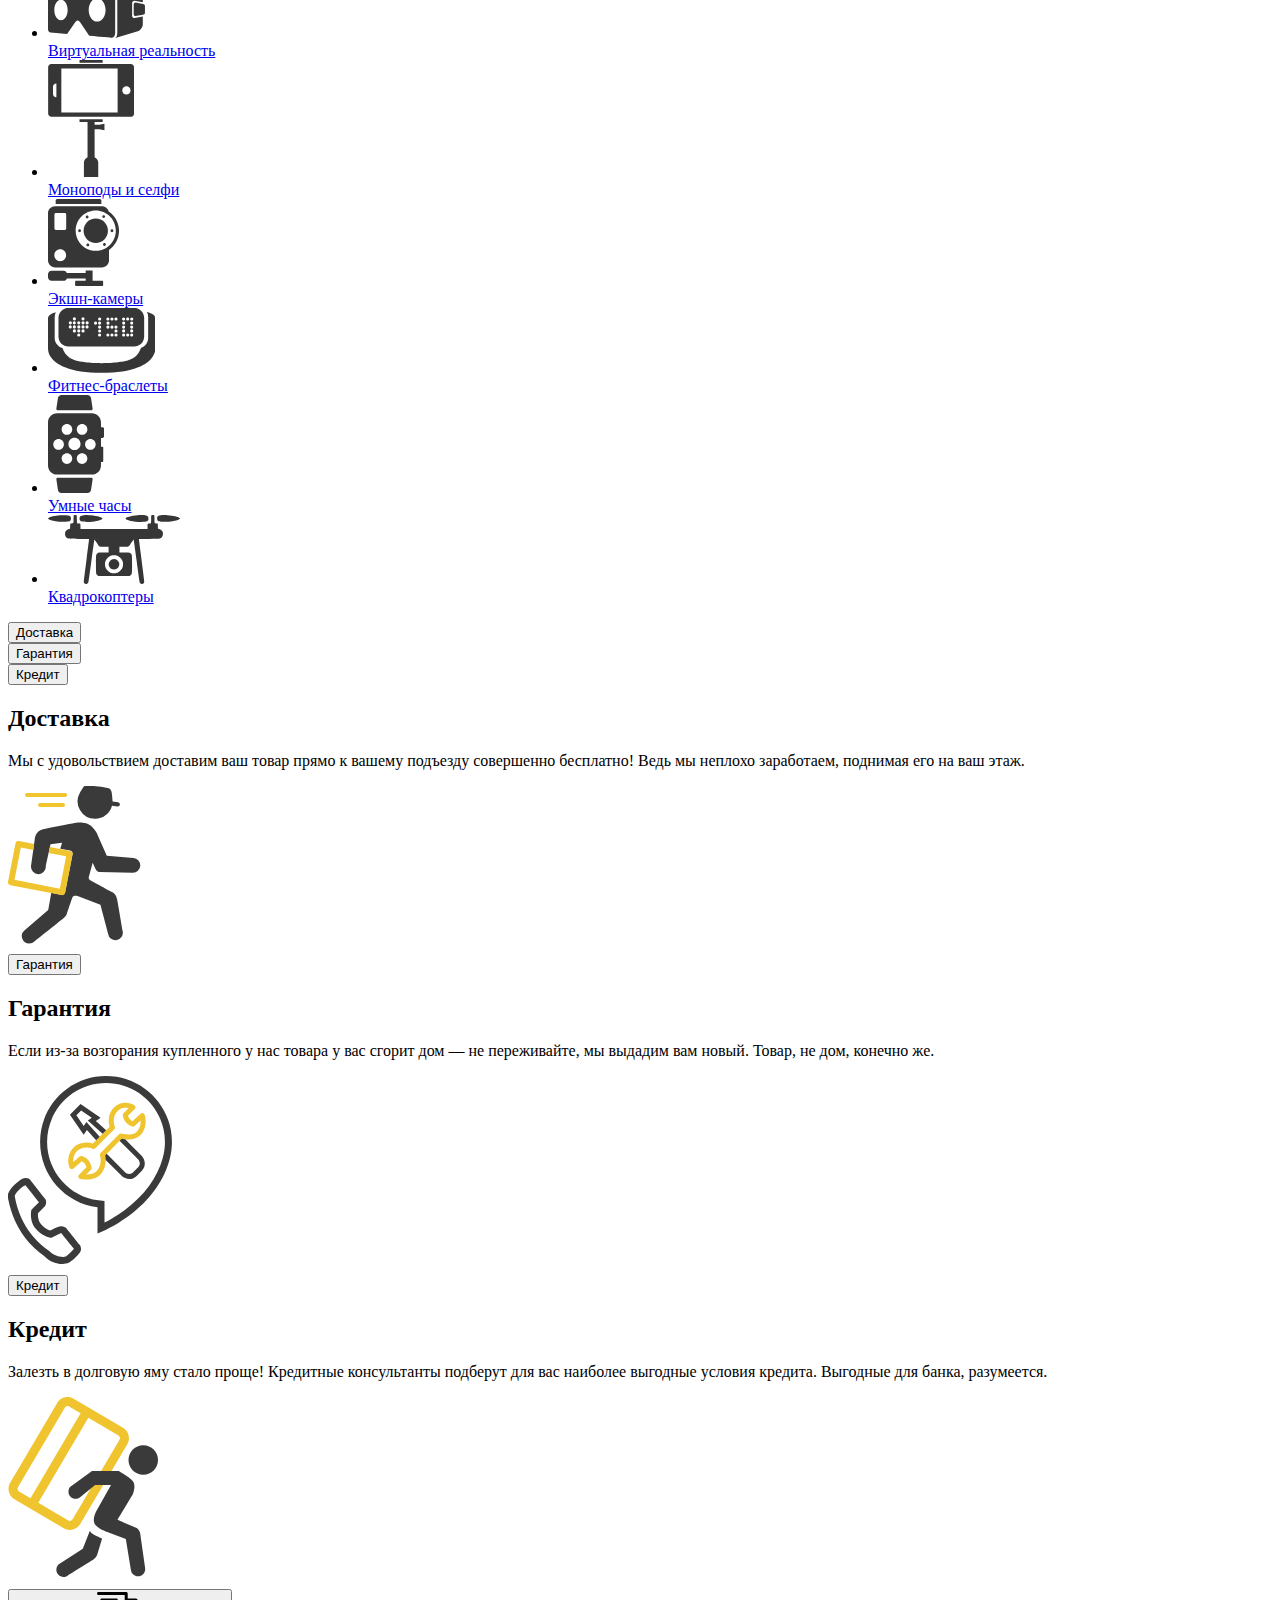
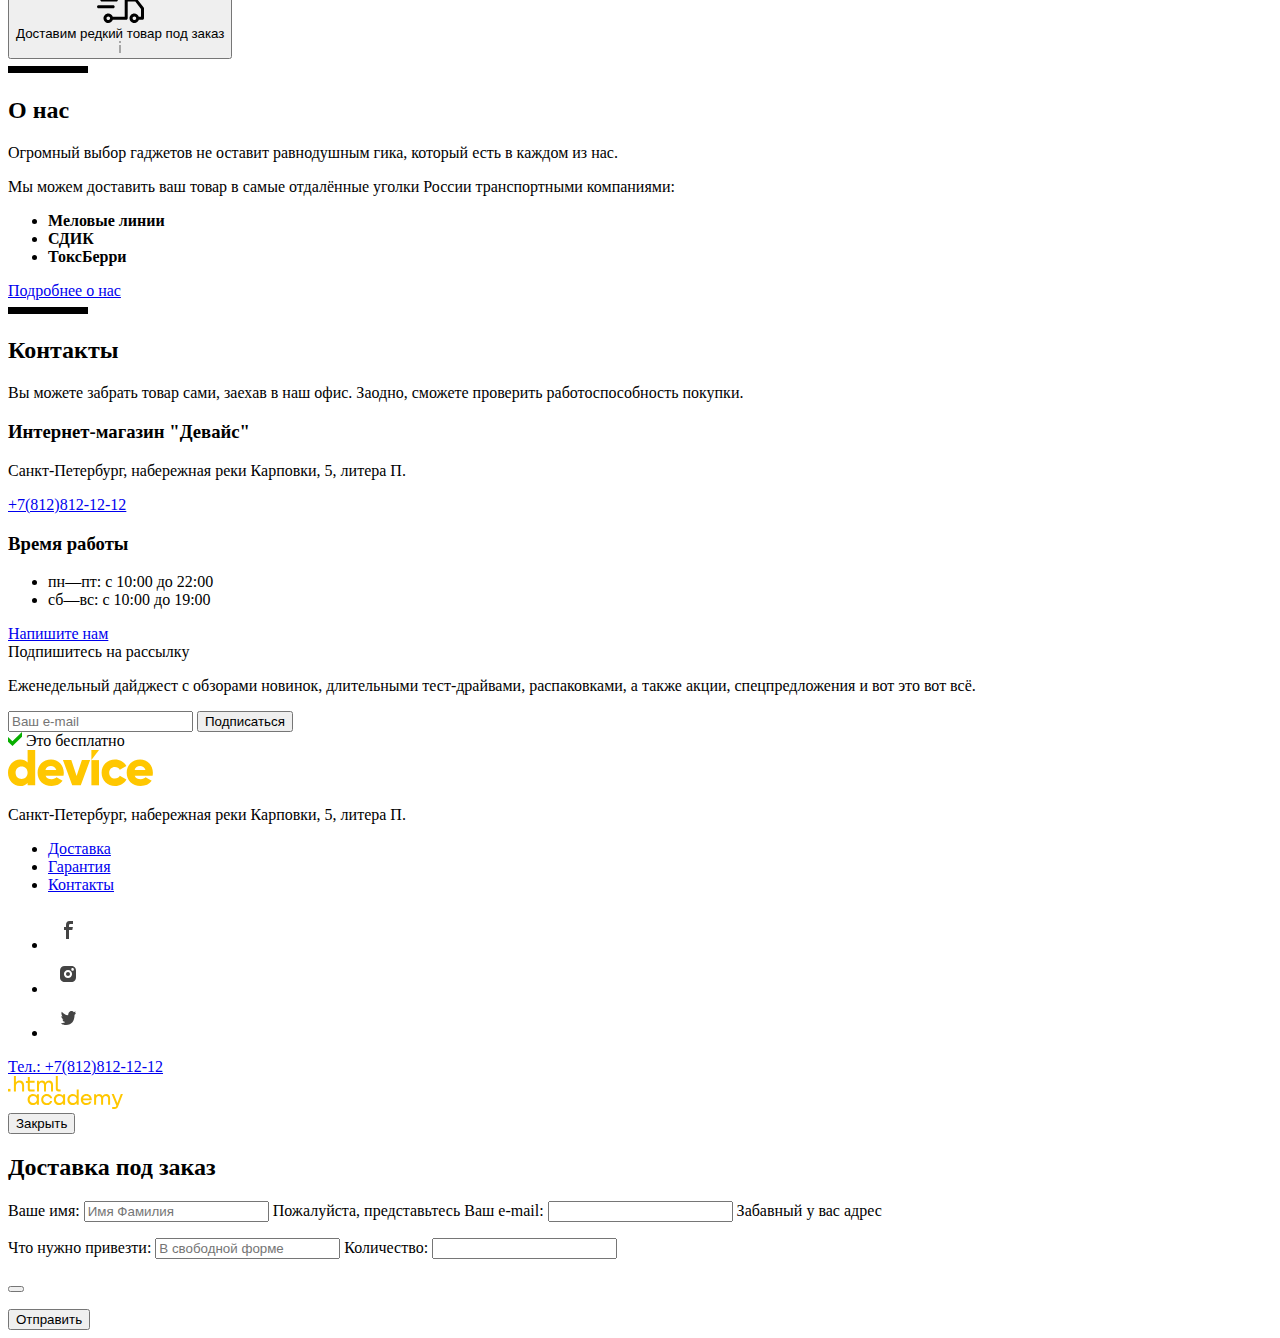
==== commit d8183f9a: "update" ====
--- a/index.html
+++ b/index.html
@@ -7,25 +7,33 @@
     </head>
     <body>
         <header class="page-header-index">
-        <h1 class="visually-hidden">Device</h1>
+            <h1 class="visually-hidden">Device</h1>
             <section class="navigation-container">
-                <a class="link_logo" href="index.html"><img class="logo" src="img/logo/logo-device.svg" width="145" height="36" alt="Logo Device"></a>
+                <a class="link_logo" href="index.html">
+                    <img class="logo" src="img/logo/logo-device.svg" width="145" height="36" alt="Logo Device">
+                </a>
                 <nav class="navigation navigation-profile">
                     <ul class="navigation-list-profile">
                         <li class="navigation-item-profile">
                             <form class="nav-src" action="https://echo.htmlacademy.ru/" method="GET">
-                                <button class="form-button"><img src="img/src.svg" alt="Поиск"></button>
+                                <button class="form-button"><svg width="16" height="16" viewBox="0 0 16 16" fill="none" xmlns="http://www.w3.org/2000/svg"><path d="m15.7 14.3-3.1-3.1A7 7 0 0 0 7 0a7 7 0 0 0-7 7 7 7 0 0 0 11.2 5.6l3.1 3.1c.2.2.4.3.7.3.6 0 1-.4 1-1a1 1 0 0 0-.3-.7ZM2 7a5 5 0 0 1 5-5 5 5 0 0 1 5 5 5 5 0 0 1-5 5 5 5 0 0 1-5-5Z" fill="#000"/></svg></button>
                                 <input class="form-text" type="text" name="search" id="search" placeholder="Поиск по сайту">
                             </form>
                         </li>
                         <li class="navigation-item-profile">
-                            <a class="navigation-link-profile" href="#"><img class="item-img" src="" alt="Вход">Войти</a>
+                            <a class="navigation-link-profile" href="#"><svg class="navigation-icon-profile" width="13" height="12" viewBox="0 0 13 12" fill="none" xmlns="http://www.w3.org/2000/svg"><path d="M0 12h13a6.3 6.3 0 0 0-4.7-5.5c1-.6 1.7-1.7 1.7-3C10 1.6 8.4 0 6.5 0A3.5 3.5 0 0 0 3 3.5c0 1.3.7 2.4 1.7 3A6.3 6.3 0 0 0 0 12Z" fill="#000"/></svg><div class="navigation-link-user">Войти</div></a>
                         </li>
                         <li class="navigation-item-profile">
-                            <a class="navigation-link-profile" href="#"><img class="item-img" src="" alt="Сравнить">Сравнить</a>
+                            <a class="navigation-link-profile" href="#"><svg class="navigation-icon-profile"  width="10" height="12" viewBox="0 0 10 12" fill="none" xmlns="http://www.w3.org/2000/svg"><path d="M6 0H4v12h2V0ZM2 4H0v8h2V4ZM10 3H8v9h2V3Z" fill="#000"/></svg><div class="navigation-link-compare">Сравнить</div></a>
                         </li>
                         <li class="navigation-item-profile">
-                            <a class="navigation-link-profile" href="#"><img class="item-img" src="" alt="Корзина">Корзина</a>
+                            <a class="navigation-link-profile" href="#"><svg class="navigation-icon-profile"  width="16" height="14" viewBox="0 0 16 14" fill="none" xmlns="http://www.w3.org/2000/svg"><path d="m15.3 5-3.5.2L8.6.3C8.5.1 8.2 0 8 0c-.2 0-.5.1-.6.3L4.2 5.2H.7c-.4 0-.7.3-.7.7v.2l1.9 6.8c.2.7.7 1.1 1.4 1.1h9.4c.7 0 1.2-.4 1.4-1.1L16 6v-.2c0-.4-.3-.8-.7-.8ZM8 1.9l2.2 3.2H5.9L8 1.9Z" fill="#000"/></svg><div class="navigation-link-cart">Корзина</div></a>
+                            <div class="popover popover-cart">
+
+                                <div class="popover-content">
+                                    
+                                </div>
+                            </div>
                         </li>
                     </ul>
                 </nav>
@@ -33,7 +41,7 @@
                     <ul class="navigation-list">
                         <li class="navigation-item">
                             <button class="nav-button" name="button">Каталог товаров</button>
-                            <button class="catalog-button">+</button>
+                            <button class="catalog-button"></button>
                         </li>
                         <li class="navigation-item">
                             <a class="navigation-link" href="#">Доставка</a>
@@ -52,15 +60,38 @@
             <div class="index-container">
                 <section class="slider">
                     <article class="slider-item">
-                        <div class="slider-content-img">
-                            <img class="slider-img" src="img/slider/slider-1.png" width="560" height="560" alt="Популярные товары">
-                        </div>
+                        <div class="slider-buttons-img">
+                            <div class="slider-content-img">
+                                    <img class="slider-img" src="img/slider/slider-1.png" width="560" height="560" alt="Популярные товары">
+                                <div class="slider-buttons">
+                                    <button class="slider-button slider-prev" type="button">
+                                        <img class="tall-arrow" src="img/left-tall-arrow.svg" alt="Предыдущее фото">
+                                    </button>
+                                    <button class="slider-button slider-next" type="button">
+                                        <img class="tall-arrow" src="img/right-tall-arrow.svg" alt="Следующее фото">
+                                    </button>
+                                </div>
+                            </div>
+                        </div>
+                        <span class="card-number">01</span>
                         <div class="slider-content-desc">
-                            <span class="card-number">01</span>
                             <h2 class="top-device">Порхает как бабочка, жалит как пчела!</h2>
                             <p class="description-device">Этот обычный, на первый взгляд, квадрокоптер оснащен мощным лазером, замаскированным под стандартную камеру.
                             </p>
-                            <button class="detail-button">Подробнее</button>
+                            <div class="slider-button-detail">
+                                <button class="detail-button" type="button"><span class="detail">Подробнее</span></button>
+                            </div>
+                            <ol class="slider-pagination">
+                                <li class="slider-list-paggination">
+                                    <button class="slider-button-paggination slider-button-paggination-current" type="button"><span class="visually-hidden">1 слайдер</span></button>
+                                </li>
+                                <li class="slider-list-paggination">
+                                    <button class="slider-button-paggination" type="button"><span class="visually-hidden"><span class="visually-hidden">2 слайдер</span></span></button>
+                                </li>
+                                <li class="slider-list-paggination">
+                                    <button class="slider-button-paggination" type="button"><span class="visually-hidden"><span class="visually-hidden">3 слайдер</span></span></button>
+                                </li>
+                            </ol>
                             <div class="specifications-container">
                                 <p>
                                     <span class="specifications">800 м</span>
@@ -71,66 +102,71 @@
                                     <span class="specifications-description">Радиус поражения</span>
                                 </p>
                             </div>
-                            
-                            <button class="slider-button slider-prev" type="button">
-                                <span class="visually-hidden">Предыдущее фото</span>
-                            </button>
-                            <button class="slider-button slider-next" type="button">
-                                <span class="visually-hidden">Следующие фото</span>
-                            </button>
-                            <ol class="slider-pagination">
-                                <li class="slider-list-paggination">
-                                    <button class="slider-button-paggination" type="button">1 слайдер</button>
-                                </li>
-                                <li class="slider-list-paggination">
-                                    <button class="slider-button-paggination" type="button">2 слайдер</button>
-                                </li>
-                                <li class="slider-list-paggination">
-                                    <button class="slider-button-paggination" type="button">3 слайдер</button>
-                                </li>
-                            </ol>
                         </div>
                     </article>
-                    <article class="slider-item">
-                        <div class="slider-content-img"><img class="slider-img" src="img/slider/slider-2.png" width="560" height="560" alt="Популярные товары"></div>
+                    <article class="slider-item close">
+                        <div class="slider-buttons-img">
+                            <div class="slider-content-img">
+                                    <img class="slider-img" src="img/slider/slider-2.png" width="560" height="560" alt="Популярные товары">
+                                <div class="slider-buttons">
+                                    <button class="slider-button slider-prev" type="button">
+                                        <img class="tall-arrow" src="img/left-tall-arrow.svg" alt="Предыдущее фото">
+                                    </button>
+                                    <button class="slider-button slider-next" type="button">
+                                        <img class="tall-arrow" src="img/right-tall-arrow.svg" alt="Следующее фото">
+                                    </button>
+                                </div>
+                            </div>
+                        </div>
+                        <span class="card-number">02</span>
                         <div class="slider-content-desc">
-                            <span class="card-number">02</span>
                             <h2 class="top-device">Худеем правильно!</h2>
                             <p class="description-device">Мотивирующие фитнес-браслеты помогут найти в себе силы не пропускать занятия и соблюдать диету.
                             </p>
-                            <button class="detail-button">Подробнее</button>
+                            <div class="slider-button-detail">
+                                <button class="detail-button" type="button"><span class="detail">Подробнее</span></button>
+                            </div>
                             <div class="specifications-container">
                                 <p>
                                     <span class="specifications">48 часов</span>
                                     <span class="specifications-description">Без подзарядки</span>
                                 </p>
                             </div>
-                            <button class="slider-button slider-prev" type="button">
-                                <span class="visually-hidden">Предыдущее фото</span>
-                            </button>
-                            <button class="slider-button slider-next" type="button">
-                                <span class="visually-hidden">Следующие фото</span>
-                            </button>
+                            
                             <ol class="slider-pagination">
                                 <li class="slider-list-paggination">
-                                    <button class="slider-button-paggination" type="button">1 слайдер</button>
-                                </li>
-                                <li class="slider-list-paggination">
-                                    <button class="slider-button-paggination" type="button">2 слайдер</button>
-                                </li>
-                                <li class="slider-list-paggination">
-                                    <button class="slider-button-paggination" type="button">3 слайдер</button>
+                                    <button class="slider-button-paggination" type="button"><span class="visually-hidden">1 слайдер</span></button>
+                                </li>
+                                <li class="slider-list-paggination">
+                                    <button class="slider-button-paggination slider-button-paggination-current" type="button"><span class="visually-hidden">2 слайдер</span></button>
+                                </li>
+                                <li class="slider-list-paggination">
+                                    <button class="slider-button-paggination" type="button"><span class="visually-hidden">3 слайдер</span></button>
                                 </li>
                             </ol>
                         </div>
                     </article>
-                    <article class="slider-item">
-                        <div class="slider-content-img"><img class="slider-img" src="img/slider/slider-3.png" width="560" height="560" alt="Популярные товары"></div>
+                    <article class="slider-item close">
+                        <div class="slider-buttons-img">
+                            <div class="slider-content-img">
+                                    <img class="slider-img" src="img/slider/slider-3.png" width="560" height="560" alt="Популярные товары">
+                                <div class="slider-buttons">
+                                    <button class="slider-button slider-prev" type="button">
+                                        <img class="tall-arrow" src="img/left-tall-arrow.svg" alt="Предыдущее фото">
+                                    </button>
+                                    <button class="slider-button slider-next" type="button">
+                                        <img class="tall-arrow" src="img/right-tall-arrow.svg" alt="Следующее фото">
+                                    </button>
+                                </div>
+                            </div>
+                        </div>
+                        <span class="card-number">03</span>
                         <div class="slider-content-desc">
-                            <span class="card-number">03</span>
                             <h2 class="top-device">Делай селфи, как Бен Стиллер! </h2>
                             <p class="description-device">Самая длинная палка для селфи доступна в нашем магазине. Восемь (Восемь, Карл!) метров длиной и весом всего 5 кг.</p>
-                            <button class="detail-button">Подробнее</button>
+                            <div class="slider-button-detail">
+                                <button class="detail-button" type="button"><span class="detail">Подробнее</span></button>
+                            </div>
                             <div class="specifications-container">
                                 <p>
                                     <span class="specifications">8,5 м</span>
@@ -145,21 +181,16 @@
                                     <span class="specifications-description">Материал</span>
                                 </p>
                             </div>
-                            <button class="slider-button slider-prev" type="button">
-                                <span class="visually-hidden">Предыдущее фото</span>
-                            </button>
-                            <button class="slider-button slider-next" type="button">
-                                <span class="visually-hidden">Следующие фото</span>
-                            </button>
+                            
                             <ol class="slider-pagination">
                                 <li class="slider-list-paggination">
-                                    <button class="slider-button-paggination" type="button">1 слайдер</button>
-                                </li>
-                                <li class="slider-list-paggination">
-                                    <button class="slider-button-paggination" type="button">2 слайдер</button>
-                                </li>
-                                <li class="slider-list-paggination">
-                                    <button class="slider-button-paggination" type="button">3 слайдер</button>
+                                    <button class="slider-button-paggination" type="button"><span class="visually-hidden">1 слайдер</span></button>
+                                </li>
+                                <li class="slider-list-paggination">
+                                    <button class="slider-button-paggination" type="button"><span class="visually-hidden">2 слайдер</span></button>
+                                </li>
+                                <li class="slider-list-paggination">
+                                    <button class="slider-button-paggination slider-button-paggination-current" type="button"><span class="visually-hidden">3 слайдер</span></button>
                                 </li>
                             </ol>
                         </div>
@@ -168,111 +199,137 @@
                 <section class="categories">
                     <ul class="categories-list">
                         <li class="categories-item">
-                            <div class="categories-content-img">
-                                <a class="categories-link" href="#">
+                            <a class="categories-link" href="#">
+                                <div class="categories-content-img">
                                     <img class="categories-img" src="img/category/category-6.svg" alt="Виртуальная реальность">
-                                </a>
-                            </div>
-                            <a class="categories-link" href="#"> 
+                                </div>
                                 <span class="categories-description">Виртуальная реальность</span>
                             </a>
                         </li>
                         <li class="categories-item">
-                            <div class="categories-content-img">
-                                <a class="categories-link" href="#">
+                            <a class="categories-link" href="#">
+                                <div class="categories-content-img">
                                     <img class="categories-img" src="img/category/category-5.svg" alt="Моноподы и селфи">
-                                </a>
-                            </div>
-                            <a class="categories-link" href="#">
+                                </div>
                                 <span class="categories-description">Моноподы и селфи</span>
                             </a>
                         </li>
                         <li class="categories-item">
-                            <div class="categories-content-img">
-                                <a class="categories-link" href="#">
+                            <a class="categories-link" href="#">
+                                <div class="categories-content-img">
                                     <img class="categories-img" src="img/category/category-4.svg" alt="Экшн">
-                                </a>
-                            </div>
-                            <a class="categories-link" href="#">
+                                </div>
                                 <span class="categories-description">Экшн-камеры</span>
                             </a>
                         </li>
                         <li class="categories-item">
-                            <div class="categories-content-img">
-                                <a class="categories-link" href="#">
+                            <a class="categories-link" href="#">
+                                <div class="categories-content-img">
                                     <img class="categories-img" src="img/category/category-3.svg" alt="Фитнес">
-                                </a>
-                            </div>
-                            <a class="categories-link" href="#">
+                                </div>
                                 <span class="categories-description">Фитнес-браслеты</span>
                             </a>
                         </li>
                         <li class="categories-item">
-                            <div class="categories-content-img">
-                                <a class="categories-link" href="#">
+                            <a class="categories-link" href="#">
+                                <div class="categories-content-img">
                                     <img class="categories-img" src="img/category/category-2.svg" alt="Часы">
-                                </a>
-                            </div>
-                            <a class="categories-link" href="#">
+                                </div>
                                 <span class="categories-description">Умные часы</span>
                             </a>
                         </li>
                         <li class="categories-item">
-                            <div class="categories-content-img">
-                                <a class="categories-link" href="#">
+                            <a class="categories-link" href="#">
+                                <div class="categories-content-img">
                                     <img class="categories-img" src="img/category/category-1.svg" alt="Квадрокоптеры">
-                                </a>
-                            </div>
-                            <a class="categories-link" href="#">
+                                </div>
                                 <span class="categories-description">Квадрокоптеры</span>
                             </a>
                         </li>
                     </ul>
                 </section>
+            </div>
+            <div class="main-advantage-container">
                 <section class="advantage">
-                <article class="advantage-item">
-                    <div class="advantage-content-button">
-                            <input class="advantage-button active" type="button" value="Доставка">
-                        </div>
+                    <article class="advantage-item">
+                    <div class="advantage-button-container">
+                        <div class="advantage-content-button">
+                            <div class="advantage-buttons">
+                                <button class="advantage-button advantage-button-active" type="button">Доставка</button>
+                                <div class="advantage-buttons">
+                                    <button class="advantage-button" type="button">
+                                        <span class="advantage-button-text">Гарантия</span>
+                                    </button>
+                                </div>
+                                <div class="advantage-buttons">
+                                    <button class="advantage-button" type="button">
+                                        <span class="advantage-button-text">Кредит</span>
+                                    </button>
+                                </div>
+                            </div>
+                        </div>
+                    </div>
                         <div class="description-advantage">
-                            <h2 class="advantage-heading">Доставка</h2>
+                            <div class="description-text">
+                                <h2 class="advantage-heading">Доставка</h2>
                                 <p class="advantage-heading-description">
                                     Мы с удовольствием доставим ваш товар прямо
                                     к вашему подъезду совершенно бесплатно! Ведь
                                     мы неплохо заработаем, поднимая его на ваш этаж.
                                 </p>
-                            <img class="advantage-img" src="img/advantage/delivery-boy.svg" alt="Курьер">
+                            </div>
+                            <div class="description-img">
+                                <img class="advantage-img" src="img/advantage/delivery-boy.svg" alt="Курьер">
+                            </div>
                         </div>
                     </article>
-                    <article class="advantage-item">
+                    <article class="advantage-item close">
                         <div class="advantage-content-button">
-                            <input class="advantage-button" type="button" value="Гарантия">
+                            <div class="advantage-buttons">
+                                <button class="advantage-button" type="button">
+                                    <span class="advantage-button-text">Гарантия</span>
+                                </button>
+                            </div>
                         </div>
                         <div class="description-advantage">
-                            <h2 class="advantage-heading">Гарантия</h2>
-                            <p class="advantage-heading-description">
-                                Если из-за возгорания купленного у нас товара у вас
-                                сгорит дом — не переживайте, мы выдадим вам новый.
-                                Товар, не дом, конечно же.
-                            </p>
-                            <img class="advantage-img" src="img//advantage/warranty.svg" alt="Гарантия">
+                            <div>
+                                <h2 class="advantage-heading">Гарантия</h2>
+                                <p class="advantage-heading-description">
+                                    Если из-за возгорания купленного у нас товара у вас
+                                    сгорит дом — не переживайте, мы выдадим вам новый.
+                                    Товар, не дом, конечно же.
+                                </p>
+                            </div>
+                            <div class="description-img">
+                                <img class="advantage-img" src="img//advantage/warranty.svg" alt="Гарантия">
+                            </div>
                         </div>
                     </article>
-                    <article class="advantage-item">
+                    <article class="advantage-item close">
                         <div class="advantage-content-button">
-                            <input class="advantage-button" type="button" value="Кредит">
+                            <div class="advantage-buttons">
+                                <button class="advantage-button" type="button">
+                                    <span class="advantage-button-text">Кредит</span>
+                                </button>
+                            </div>
                         </div>
                         <div class="description-advantage">
-                            <h2 class="advantage-heading">Кредит</h2>
-                            <p class="advantage-heading-description">
-                                Залезть в долговую яму стало проще! Кредитные 
-                                консультанты подберут для вас наиболее выгодные 
-                                условия кредита. Выгодные для банка, разумеется.
-                            </p>
-                            <img class="advantage-img" src="img//advantage/credit.svg" alt="Кредит">
+                            <div class="description-text">
+                                <h2 class="advantage-heading">Кредит</h2>
+                                <p class="advantage-heading-description">
+                                    Залезть в долговую яму стало проще! Кредитные 
+                                    консультанты подберут для вас наиболее выгодные 
+                                    условия кредита. Выгодные для банка, разумеется.
+                                </p>
+                            </div>
+                            <div class="description-img">
+                                <img class="advantage-img" src="img//advantage/credit.svg" alt="Кредит">
+                            </div>
                         </div>
                     </article>
                 </section>
+            </div>
+            <div class="index-container">
                 <section class="about">
                     <button class="delivery-button">
                         <div class="delivery-content-img">
@@ -287,6 +344,7 @@
                     </button>
                     <div class="about-content-desc">
                         <div class="about-content">
+                            <img class="" src="img/divider.svg" alt="">
                             <h2 class="about-head">О нас</h2> 
                                 <p class="about-description">
                                     Огромный выбор гаджетов не оставит равнодушным гика, который есть в каждом из нас.
@@ -308,6 +366,7 @@
                             <a class="about-link" href="#">Подробнее о нас</a>
                         </div>
                         <div class="contact-content">
+                            <img class="" src="img/divider.svg" alt="">
                             <h2 class="contact-head">Контакты</h2>
                             <p class="contact-description">
                                 Вы можете забрать товар сами, заехав в наш офис. 
@@ -344,7 +403,7 @@
                             </p>
                         </div>
                         <div class="form-content-desc">
-                            <input class="text-email" type="text" placeholder="Ваш e-mail" id="mail" name="e-mail">
+                            <input class="text-email" type="text" placeholder="Ваш e-mail" id="mail" name="e-mail" required>
                             <input class="button-email" type="submit" value="Подписаться">
                             <div class="form-free">
                                 <img src="img/free.svg" alt="Галочка">
@@ -405,10 +464,46 @@
                         <a class="footer-tel" href="tel:+78128121212">Тел.: +7(812)812-12-12</a>
                     </div>
                     <div class="htmlacademy-logo">
-                    <a href="https://htmlacademy.ru/"><img src="img//logo/html-logo.svg" alt="HTMLACADEMY-logo"></a>
+                        <a href="https://htmlacademy.ru/"><img src="img//logo/html-logo.svg" alt="HTMLACADEMY-logo"></a>
                     </div>
                 </div>
             </div>
         </footer>
+        <div class="modal-container close">
+            <div class="modal delivery-modal">
+                <button class="modal-close-button">
+                    <span class="visually-hidden">Закрыть</span>
+                </button>
+                <section class="modal-content">
+                    <h2 class="modal-title">Доставка под заказ</h2>
+                    <form class="modal-form" action="https://echo.htmlacademy.ru/" method="get">
+                        <p class="field-group">
+                            <label class="modal-input-name"><span class="input-name-text">Ваше имя:</span>
+                                <input class="modal-input" type="text" name="name-user" placeholder="Имя Фамилия">
+                                <span class="form-error">Пожалуйста, представьтесь</span>
+                            </label>
+                            <label class="modal-input-name"><span class="input-name-text">Ваш e-mail:</span>
+                                <input class="modal-input" type="email" name="email-user">
+                                <span class="form-email-text">Забавный у вас адрес</span>
+                            </label>
+                        </p>
+                        <p class="field-group">
+                            <label class="modal-input-name"><span class="input-name-text">Что нужно привезти:</span>
+                                <input class="modal-input" type="text" name="product" placeholder="В свободной форме">
+                            </label>
+                            <label class="modal-input-name"><span class="input-name-text">Количество:</span>
+                                <input class="modal-input" type="number" name="number">
+                            </label>
+                            <div class="modal-button-container">
+                                <button class="modal-button-info"></button>
+                            </div>
+                        </p>
+                        <div class="modal-form-button">
+                            <input class="modal-button" type="submit" value="Отправить">
+                        </div>
+                    </form>
+                </section>
+            </div>
+        </div>
     </body>
 </html>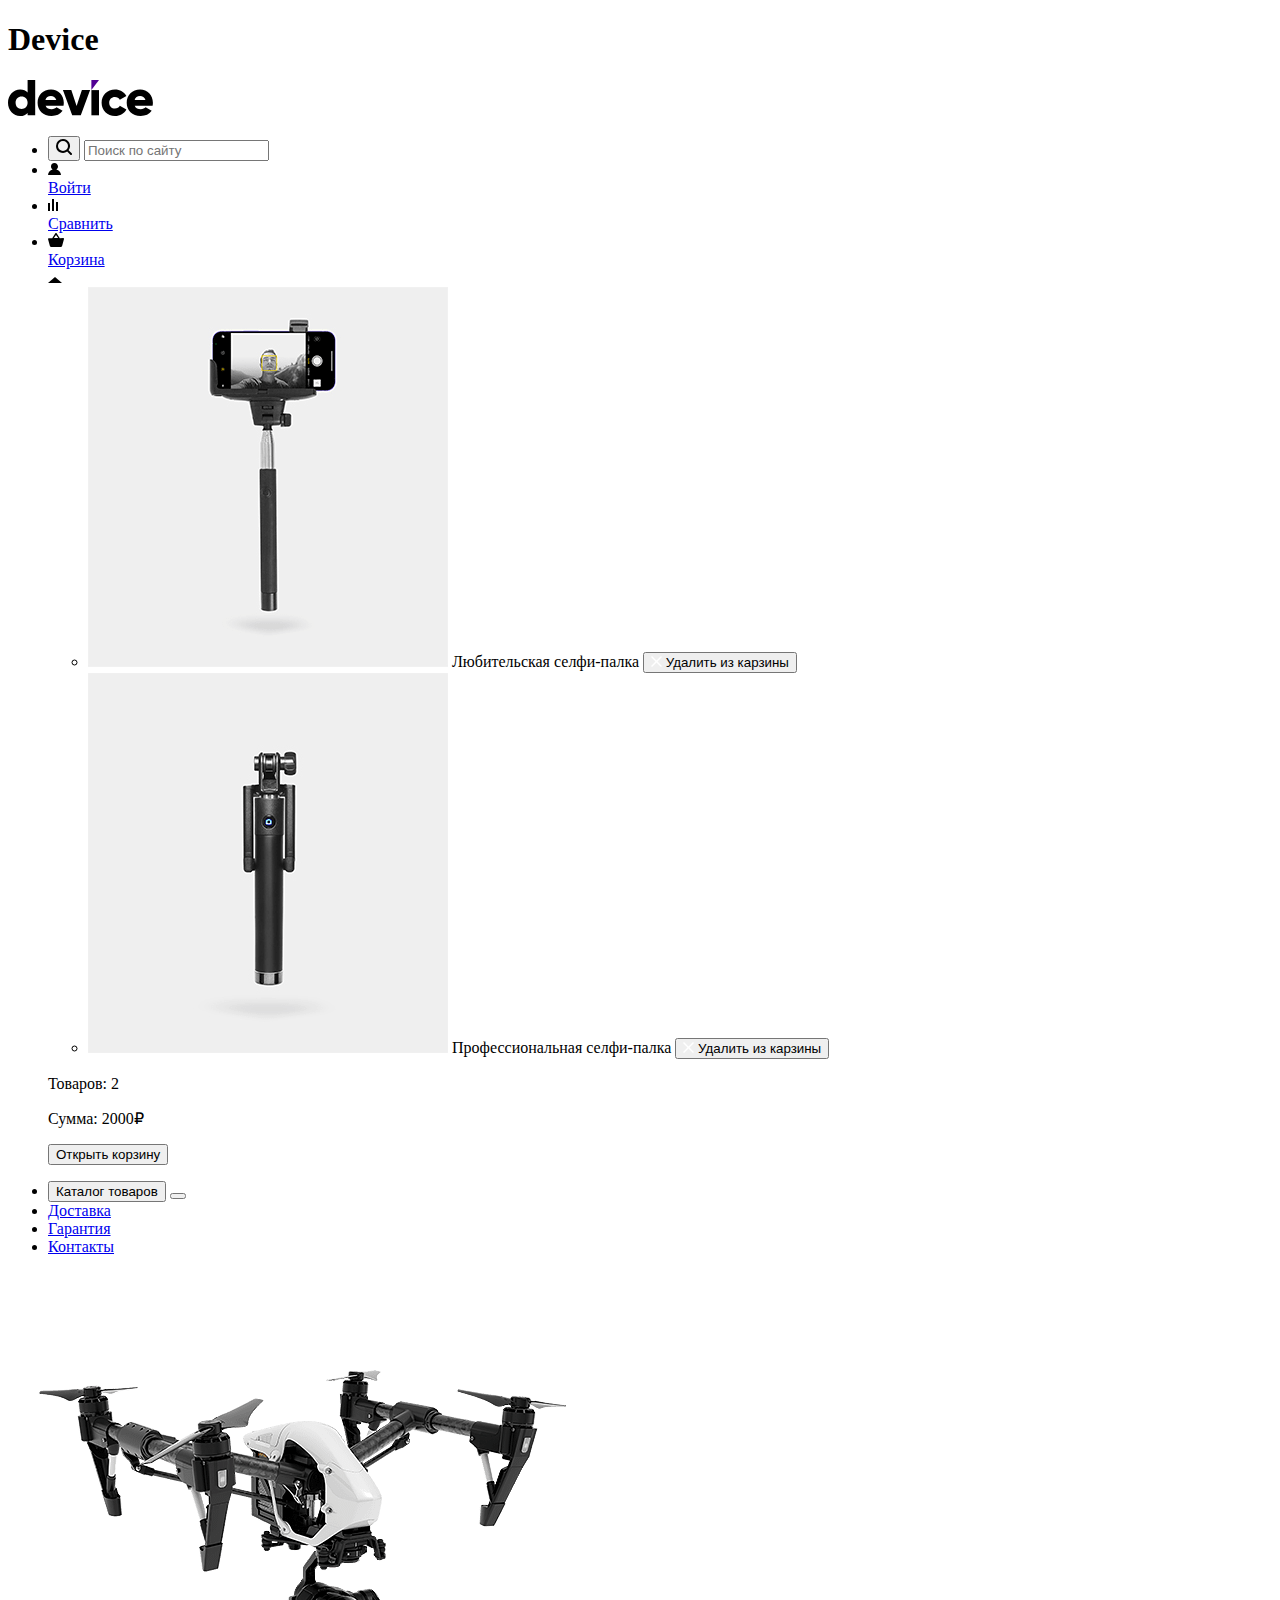
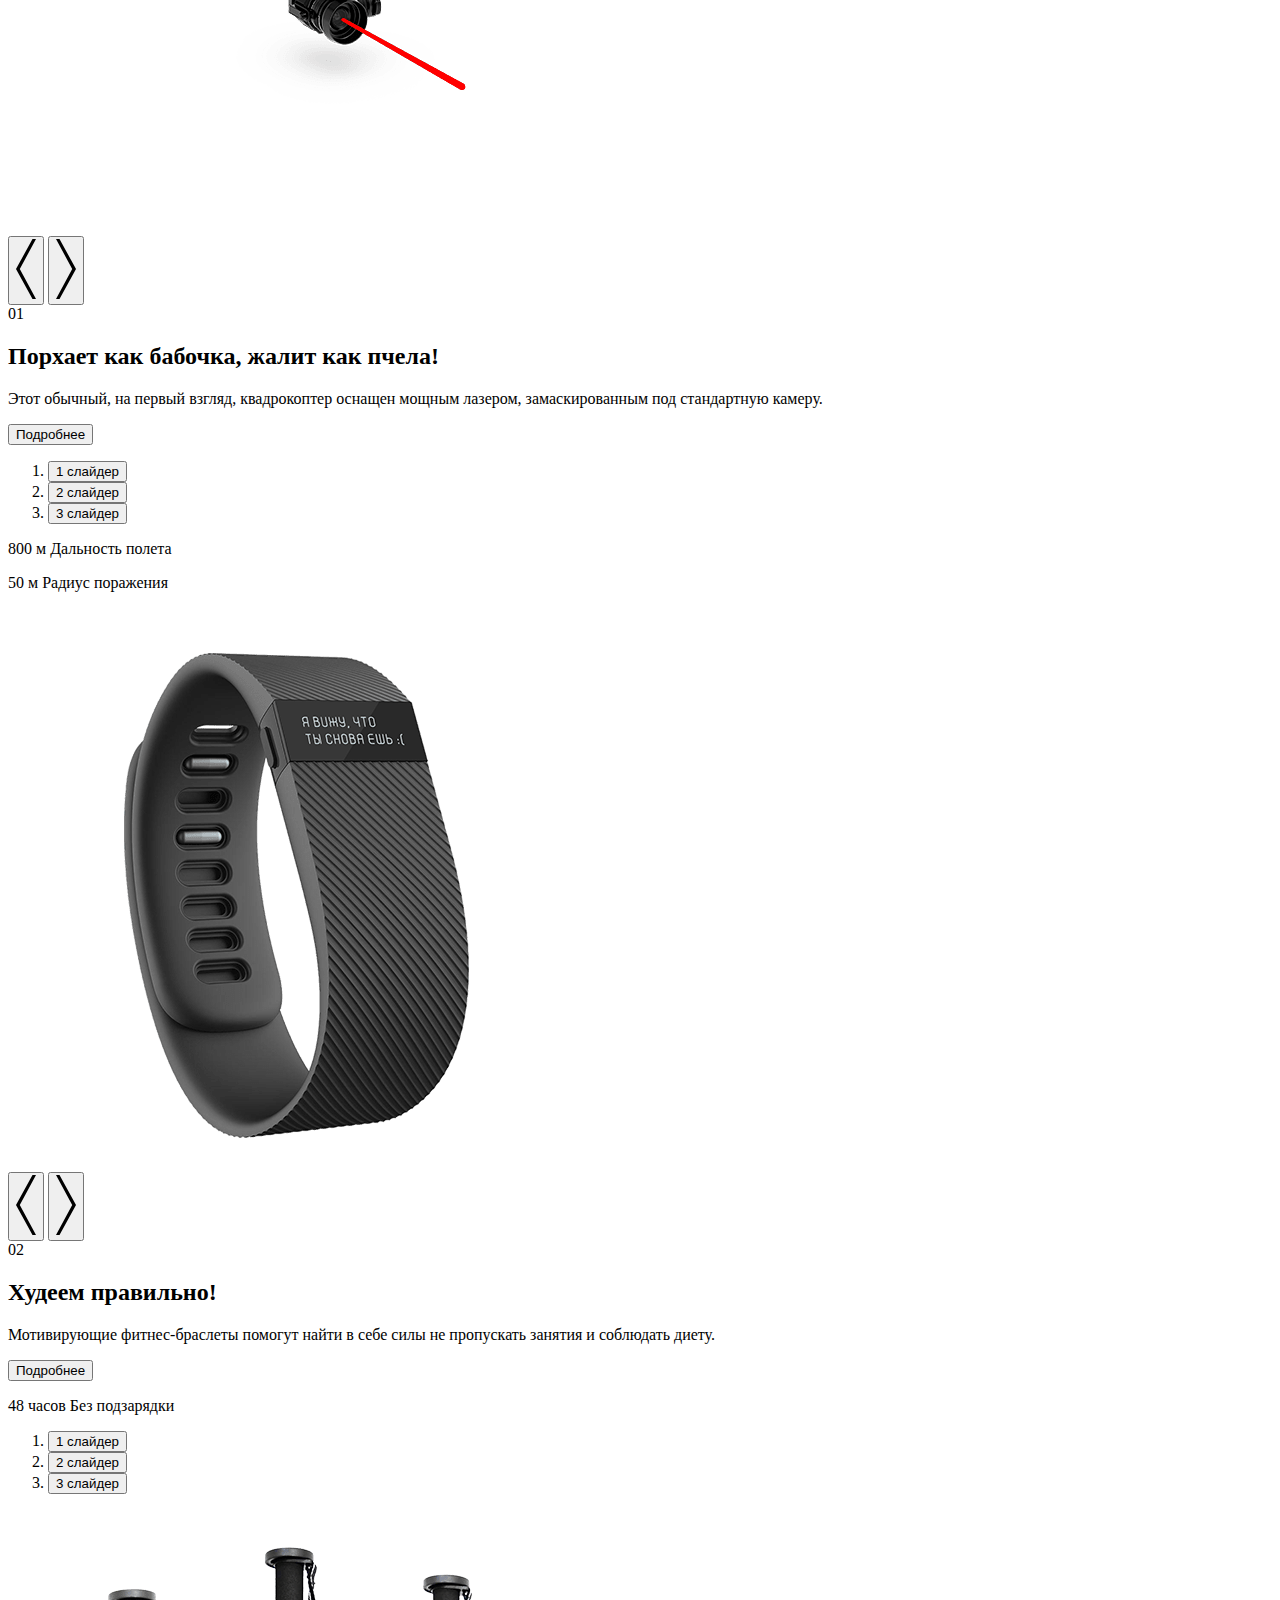
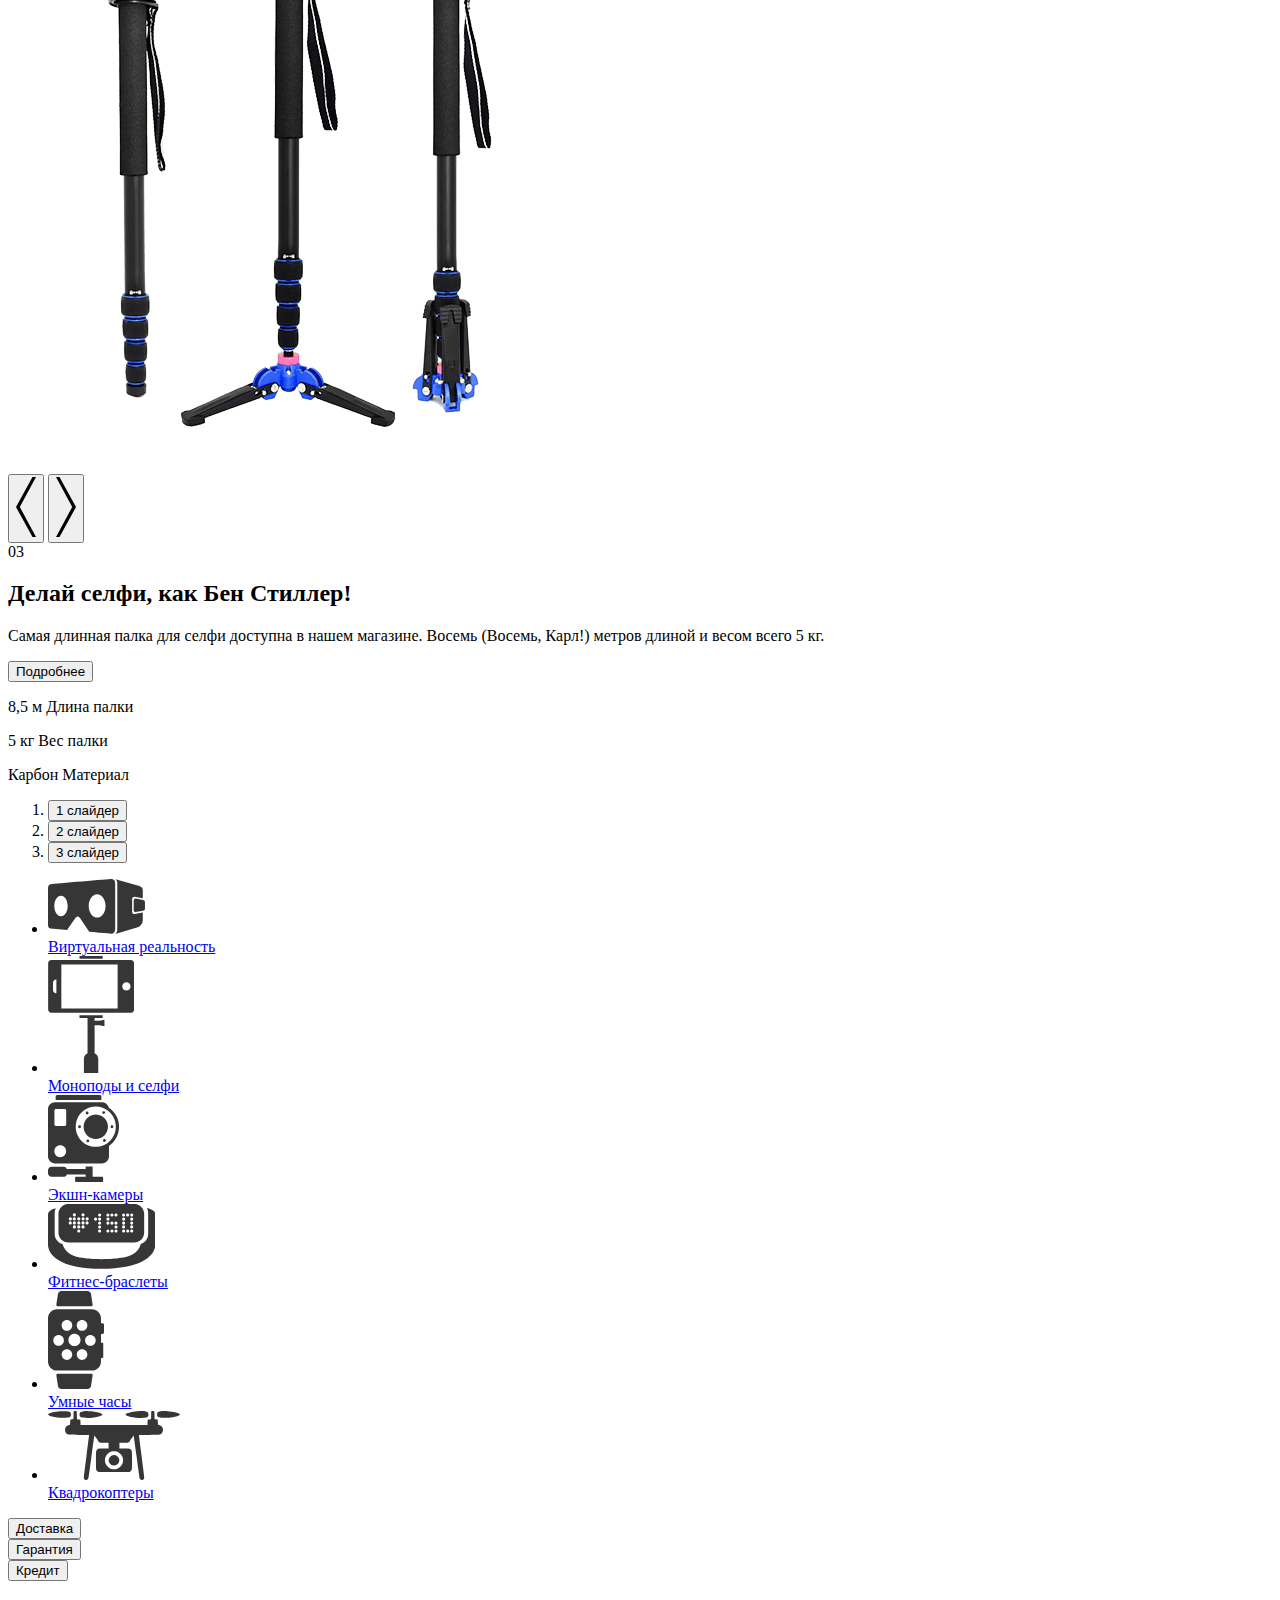
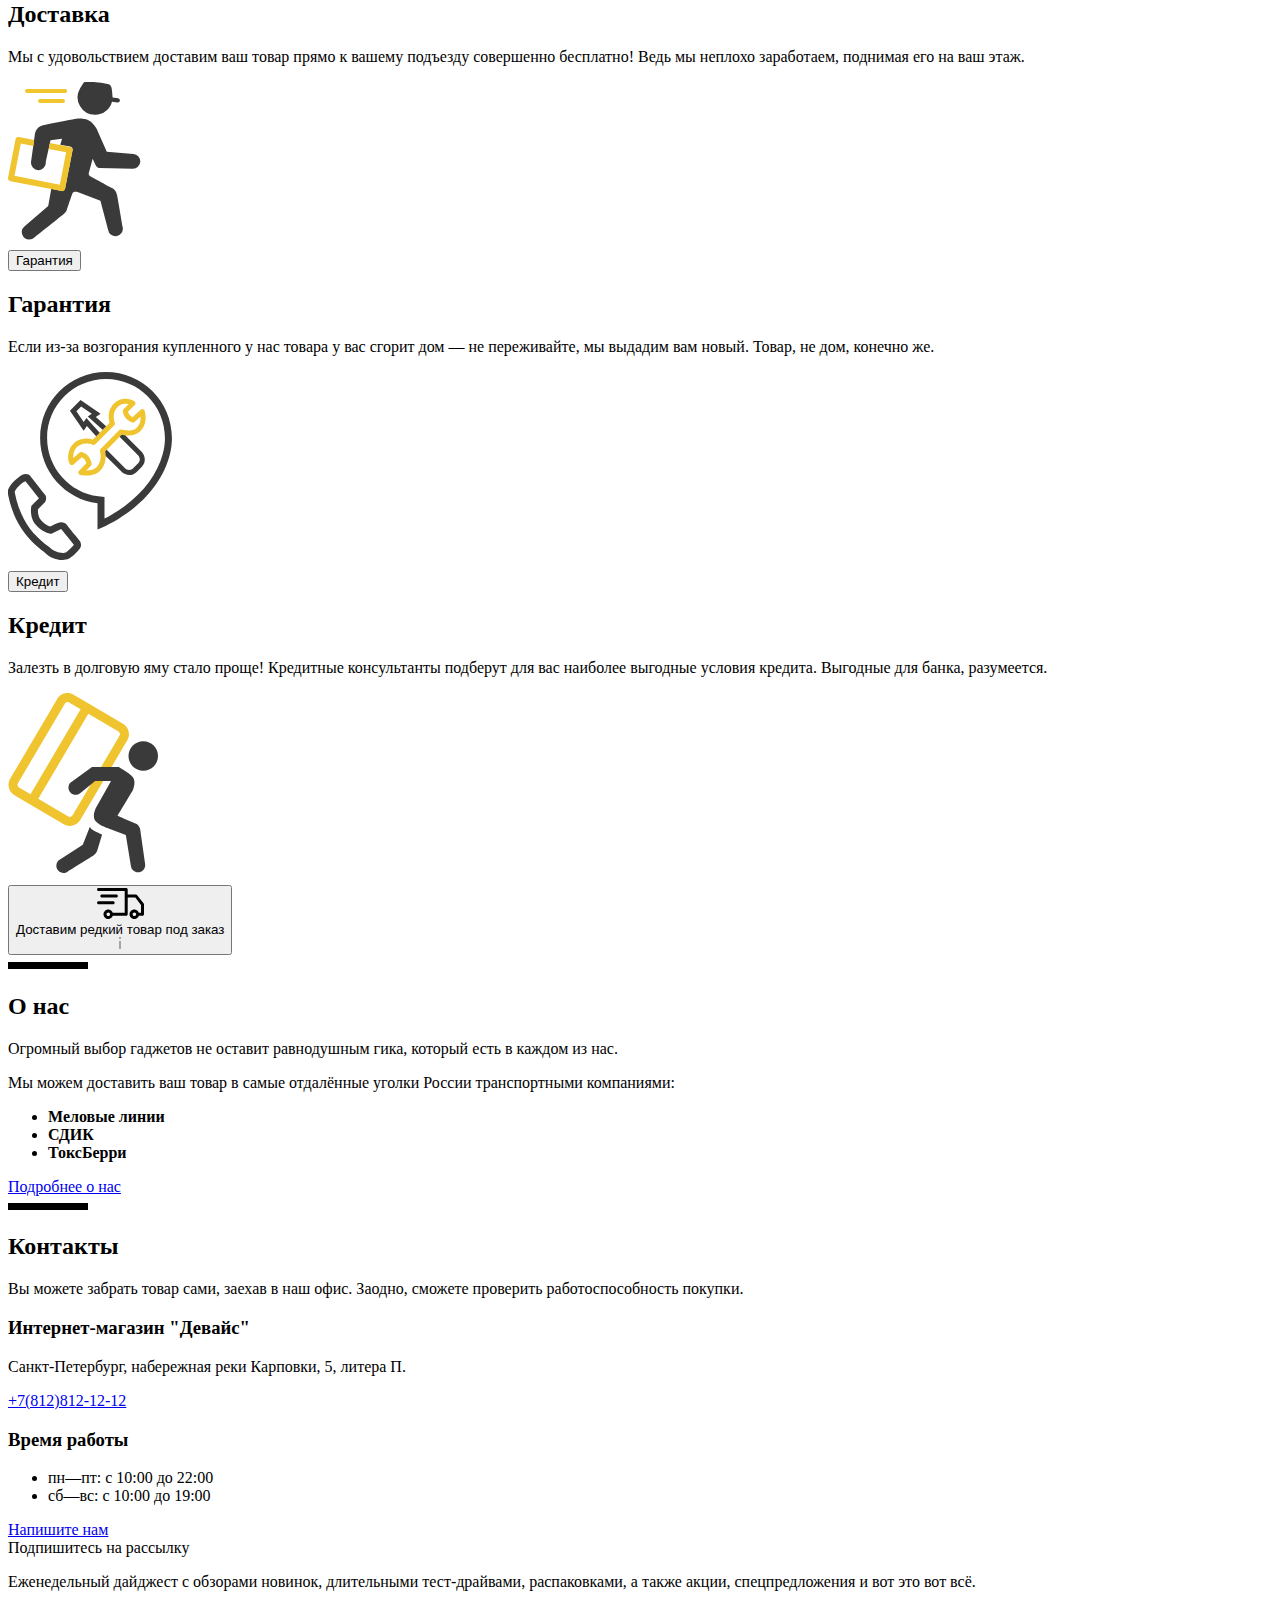
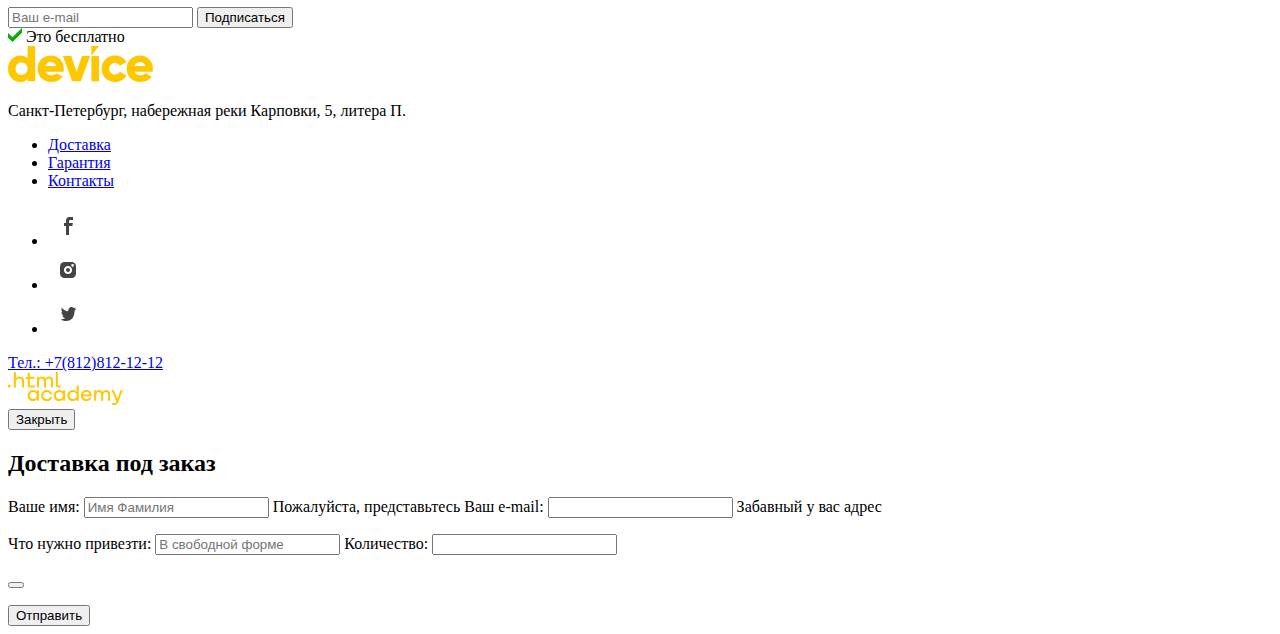
==== commit 3de06147: "Добавил поповер" ====
--- a/index.html
+++ b/index.html
@@ -28,11 +28,43 @@
                         </li>
                         <li class="navigation-item-profile">
                             <a class="navigation-link-profile" href="#"><svg class="navigation-icon-profile"  width="16" height="14" viewBox="0 0 16 14" fill="none" xmlns="http://www.w3.org/2000/svg"><path d="m15.3 5-3.5.2L8.6.3C8.5.1 8.2 0 8 0c-.2 0-.5.1-.6.3L4.2 5.2H.7c-.4 0-.7.3-.7.7v.2l1.9 6.8c.2.7.7 1.1 1.4 1.1h9.4c.7 0 1.2-.4 1.4-1.1L16 6v-.2c0-.4-.3-.8-.7-.8ZM8 1.9l2.2 3.2H5.9L8 1.9Z" fill="#000"/></svg><div class="navigation-link-cart">Корзина</div></a>
-                            <div class="popover popover-cart">
+                            <div class="popover popover-cart ">
 
                                 <div class="popover-content">
-                                    
-                                </div>
+                                    <svg class="popover-triangle" width="14" height="6" viewBox="0 0 14 6" fill="none" xmlns="http://www.w3.org/2000/svg">
+                                    <path d="M14 6H0L7 0L14 6Z" fill="black"/>
+                                    </svg>                                        
+                                    <ul class="popover-list">
+                                        <li class="popover-item">
+                                            <div class="cart-buy-item">
+                                                <img class="popover-cart-img" src="img/product/product-1.png" alt="Выбраный товар">
+                                                <span class="popover-cart-desc">Любительская селфи-палка</span>
+                                                <button class="popover-cart-delete">
+                                                    <svg width="11" height="11" viewBox="0 0 11 11" fill="none" xmlns="http://www.w3.org/2000/svg"><path d="m11 1-1-1-4.5 4.5L1 0 0 1l4.5 4.5L0 10l1 1 4.5-4.5L10 11l1-1-4.5-4.5L11 1Z" fill="#fff"/></svg>
+                                                    <span class="visually-hidden">Удалить из карзины</span>
+                                                </button>
+                                            </div>
+                                        </li>
+                                        <li class="popover-item">
+                                            <div class="cart-buy-item">
+                                                    <img class="popover-cart-img" src="img/product/product-2.png" alt="Выбраный товар">
+                                                    <span class="popover-cart-desc">Профессиональная селфи-палка</span>
+                                                <button class="popover-cart-delete">
+                                                    <svg width="11" height="11" viewBox="0 0 11 11" fill="none" xmlns="http://www.w3.org/2000/svg"><path d="m11 1-1-1-4.5 4.5L1 0 0 1l4.5 4.5L0 10l1 1 4.5-4.5L10 11l1-1-4.5-4.5L11 1Z" fill="#fff"/></svg>
+                                                    <span class="visually-hidden">Удалить из карзины</span>
+                                                </button>
+                                            </div>
+                                        </li>
+                                    </ul>
+                                    <div class="popover-content-desc">
+                                        <p class="title-counter">Товаров: <span class="popover-item-counter">2</span></p>
+                                        <p class="title-counter">Сумма: <span class="popover-price-counter">2000</span>₽</p>
+                                    </div>
+                                </div>
+                                <button class="popover-open-cart-button">
+                                    <span class="open-cart-title">Открыть корзину</span>
+                                </button>
+
                             </div>
                         </li>
                     </ul>
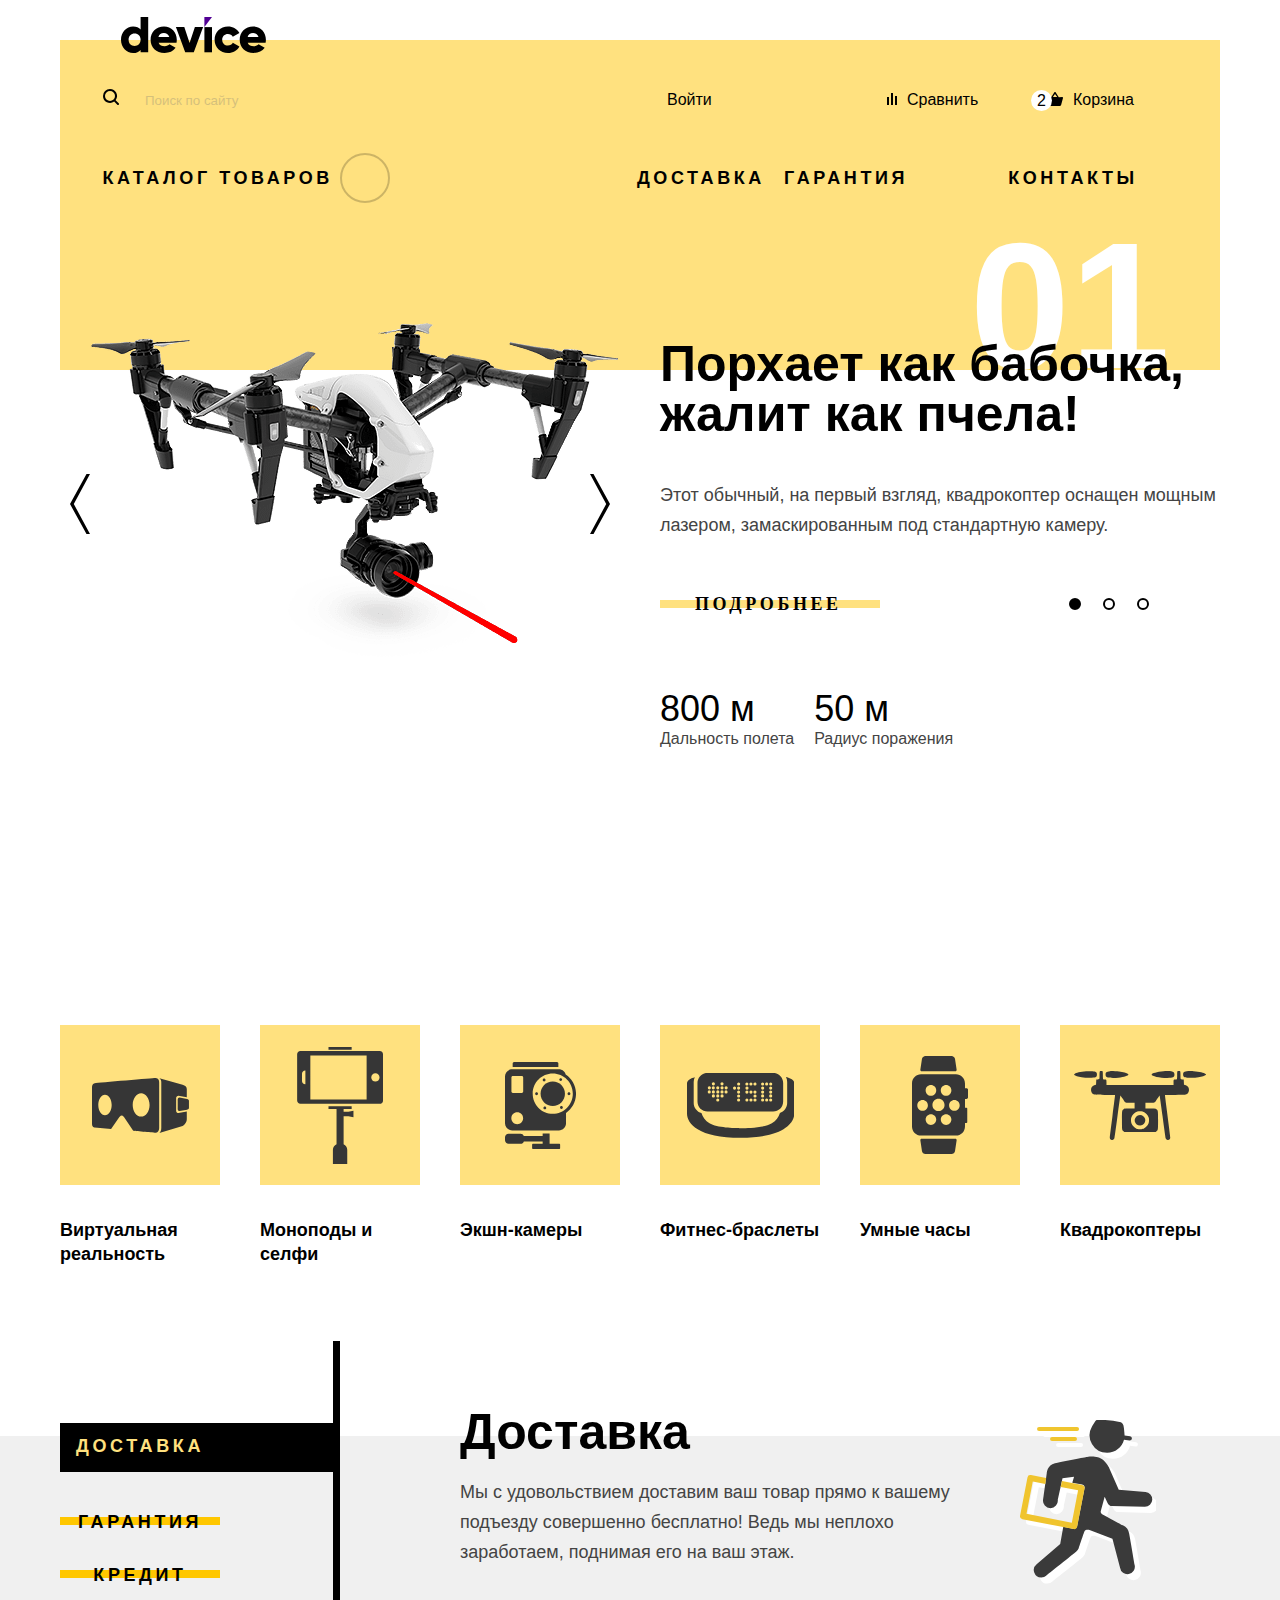
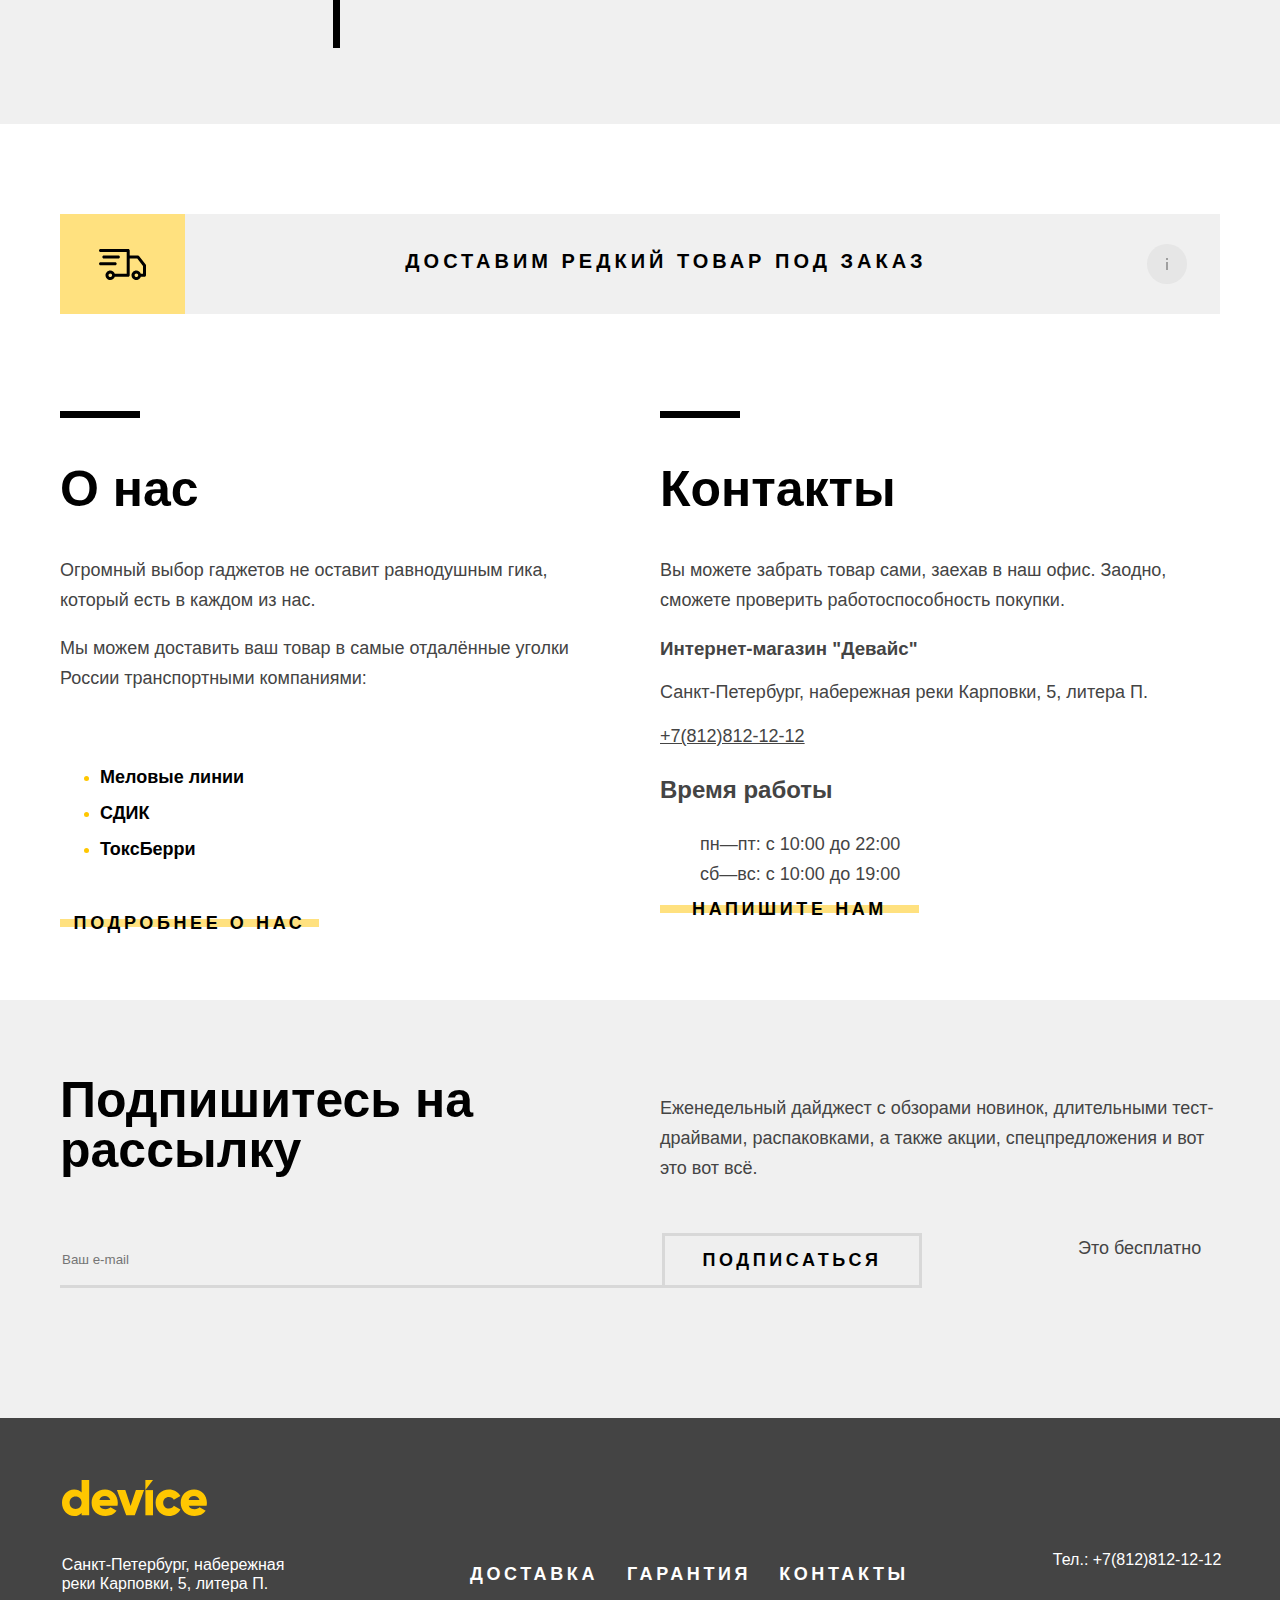
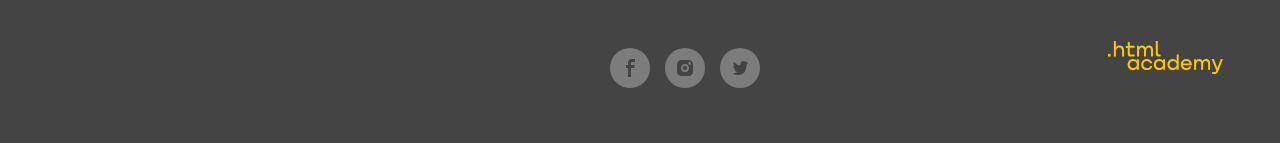
==== commit 52c89410: "add hide menu" ====
--- a/index.html
+++ b/index.html
@@ -3,15 +3,15 @@
     <head>
         <title>Device</title>
         <meta charset="utf-8">
-        <link rel="stylesheet" href="styles.css">
+        <link rel="stylesheet" href="styles/styles.css">
     </head>
     <body>
         <header class="page-header-index">
             <h1 class="visually-hidden">Device</h1>
+            <a class="link_logo" href="index.html">
+                <img class="logo" src="img/logo/logo-device.svg" width="145" height="36" alt="Logo Device">
+            </a>
             <section class="navigation-container">
-                <a class="link_logo" href="index.html">
-                    <img class="logo" src="img/logo/logo-device.svg" width="145" height="36" alt="Logo Device">
-                </a>
                 <nav class="navigation navigation-profile">
                     <ul class="navigation-list-profile">
                         <li class="navigation-item-profile">
@@ -21,14 +21,14 @@
                             </form>
                         </li>
                         <li class="navigation-item-profile">
-                            <a class="navigation-link-profile" href="#"><svg class="navigation-icon-profile" width="13" height="12" viewBox="0 0 13 12" fill="none" xmlns="http://www.w3.org/2000/svg"><path d="M0 12h13a6.3 6.3 0 0 0-4.7-5.5c1-.6 1.7-1.7 1.7-3C10 1.6 8.4 0 6.5 0A3.5 3.5 0 0 0 3 3.5c0 1.3.7 2.4 1.7 3A6.3 6.3 0 0 0 0 12Z" fill="#000"/></svg><div class="navigation-link-user">Войти</div></a>
+                            <a class="navigation-link-profile" href="#"><!--<svg class="navigation-icon-profile" width="13" height="12" viewBox="0 0 13 12" fill="none" xmlns="http://www.w3.org/2000/svg"><path d="M0 12h13a6.3 6.3 0 0 0-4.7-5.5c1-.6 1.7-1.7 1.7-3C10 1.6 8.4 0 6.5 0A3.5 3.5 0 0 0 3 3.5c0 1.3.7 2.4 1.7 3A6.3 6.3 0 0 0 0 12Z" fill="#000"/></svg>--><div class="navigation-link-user">Войти</div></a>
                         </li>
                         <li class="navigation-item-profile">
                             <a class="navigation-link-profile" href="#"><svg class="navigation-icon-profile"  width="10" height="12" viewBox="0 0 10 12" fill="none" xmlns="http://www.w3.org/2000/svg"><path d="M6 0H4v12h2V0ZM2 4H0v8h2V4ZM10 3H8v9h2V3Z" fill="#000"/></svg><div class="navigation-link-compare">Сравнить</div></a>
                         </li>
                         <li class="navigation-item-profile">
-                            <a class="navigation-link-profile" href="#"><svg class="navigation-icon-profile"  width="16" height="14" viewBox="0 0 16 14" fill="none" xmlns="http://www.w3.org/2000/svg"><path d="m15.3 5-3.5.2L8.6.3C8.5.1 8.2 0 8 0c-.2 0-.5.1-.6.3L4.2 5.2H.7c-.4 0-.7.3-.7.7v.2l1.9 6.8c.2.7.7 1.1 1.4 1.1h9.4c.7 0 1.2-.4 1.4-1.1L16 6v-.2c0-.4-.3-.8-.7-.8ZM8 1.9l2.2 3.2H5.9L8 1.9Z" fill="#000"/></svg><div class="navigation-link-cart">Корзина</div></a>
-                            <div class="popover popover-cart ">
+                            <a class="navigation-link-profile" href="#"><svg class="navigation-icon-profile"  width="16" height="14" viewBox="0 0 16 14" fill="none" xmlns="http://www.w3.org/2000/svg"><path d="m15.3 5-3.5.2L8.6.3C8.5.1 8.2 0 8 0c-.2 0-.5.1-.6.3L4.2 5.2H.7c-.4 0-.7.3-.7.7v.2l1.9 6.8c.2.7.7 1.1 1.4 1.1h9.4c.7 0 1.2-.4 1.4-1.1L16 6v-.2c0-.4-.3-.8-.7-.8ZM8 1.9l2.2 3.2H5.9L8 1.9Z" fill="#000"/></svg><div class="navigation-link-cart"><div class="cart-item"><span class="cart-item-numer">2</span></div>Корзина</div></a>
+                            <div class="popover popover-cart close">
 
                                 <div class="popover-content">
                                     <svg class="popover-triangle" width="14" height="6" viewBox="0 0 14 6" fill="none" xmlns="http://www.w3.org/2000/svg">
@@ -72,8 +72,24 @@
                 <nav class="navigation">
                     <ul class="navigation-list">
                         <li class="navigation-item">
-                            <button class="nav-button" name="button">Каталог товаров</button>
+                            <a class="navigation-link" href="#">Каталог товаров</a>
                             <button class="catalog-button"></button>
+                            <div class="hide-menu">
+                                <div class="hide-menu-wrapper">
+                                    <div class="hide-menu-box">
+                                        <a class="hide-menu-link" href="#">Виртуальная реальность</a>
+                                        <a class="hide-menu-link" href="#">Моноподы для селфи</a>
+                                        <a class="hide-menu-link" href="#">Экшн-камеры</a>
+                                    </div>
+                                    <div class="hide-menu-box">
+                                        <a class="hide-menu-link" href="#">Фитнес-браслеты</a>
+                                        <a class="hide-menu-link" href="#">Умные часы</a>
+                                    </div>
+                                    <div class="hide-menu-box">
+                                        <a class="hide-menu-link" href="#">Квадрокоптеры</a>
+                                    </div>
+                                </div>
+                            </div>
                         </li>
                         <li class="navigation-item">
                             <a class="navigation-link" href="#">Доставка</a>
@@ -118,10 +134,10 @@
                                     <button class="slider-button-paggination slider-button-paggination-current" type="button"><span class="visually-hidden">1 слайдер</span></button>
                                 </li>
                                 <li class="slider-list-paggination">
-                                    <button class="slider-button-paggination" type="button"><span class="visually-hidden"><span class="visually-hidden">2 слайдер</span></span></button>
-                                </li>
-                                <li class="slider-list-paggination">
-                                    <button class="slider-button-paggination" type="button"><span class="visually-hidden"><span class="visually-hidden">3 слайдер</span></span></button>
+                                    <button class="slider-button-paggination" type="button"><span class="visually-hidden">2 слайдер</span></button>
+                                </li>
+                                <li class="slider-list-paggination">
+                                    <button class="slider-button-paggination" type="button"><span class="visually-hidden">3 слайдер</span></button>
                                 </li>
                             </ol>
                             <div class="specifications-container">
@@ -285,21 +301,23 @@
                 <section class="advantage">
                     <article class="advantage-item">
                     <div class="advantage-button-container">
-                        <div class="advantage-content-button">
-                            <div class="advantage-buttons">
-                                <button class="advantage-button advantage-button-active" type="button">Доставка</button>
-                                <div class="advantage-buttons">
-                                    <button class="advantage-button" type="button">
-                                        <span class="advantage-button-text">Гарантия</span>
-                                    </button>
-                                </div>
-                                <div class="advantage-buttons">
-                                    <button class="advantage-button" type="button">
-                                        <span class="advantage-button-text">Кредит</span>
-                                    </button>
-                                </div>
-                            </div>
-                        </div>
+                        <ul class="advantage-buttons-list">
+                            <li class="advantage-button-item">
+                                <div class="advantage-button-content advantage-button-active">
+                                    <button class="advantage-button"><span class="advantage-button-text">Доставка</span></button>
+                                </div>
+                            </li>
+                            <li class="advantage-button-item">
+                                <div class="advantage-button-content">
+                                    <button class="advantage-button"><span class="advantage-button-text">Гарантия</span></button>
+                                </div>
+                            </li>
+                            <li class="advantage-button-item">
+                                <div class="advantage-button-content">
+                                    <button class="advantage-button"><span class="advantage-button-text">Кредит</span></button>
+                                </div>
+                            </li>
+                        </ul>
                     </div>
                         <div class="description-advantage">
                             <div class="description-text">
@@ -316,13 +334,6 @@
                         </div>
                     </article>
                     <article class="advantage-item close">
-                        <div class="advantage-content-button">
-                            <div class="advantage-buttons">
-                                <button class="advantage-button" type="button">
-                                    <span class="advantage-button-text">Гарантия</span>
-                                </button>
-                            </div>
-                        </div>
                         <div class="description-advantage">
                             <div>
                                 <h2 class="advantage-heading">Гарантия</h2>
@@ -338,13 +349,6 @@
                         </div>
                     </article>
                     <article class="advantage-item close">
-                        <div class="advantage-content-button">
-                            <div class="advantage-buttons">
-                                <button class="advantage-button" type="button">
-                                    <span class="advantage-button-text">Кредит</span>
-                                </button>
-                            </div>
-                        </div>
                         <div class="description-advantage">
                             <div class="description-text">
                                 <h2 class="advantage-heading">Кредит</h2>
@@ -395,7 +399,9 @@
                                     <b class="company">ТоксБерри</b>
                                 </li>
                             </ul>
-                            <a class="about-link" href="#">Подробнее о нас</a>
+                            <div class="about-button">
+                                <a href="#" class="about-button-link"><span class="about-button-text">Подробнее о нас</span></a>
+                            </div>
                         </div>
                         <div class="contact-content">
                             <img class="" src="img/divider.svg" alt="">
@@ -418,7 +424,9 @@
                                     <span class="time-work">сб—вс: с 10:00 до 19:00</span>
                                 </li>
                             </ul>
-                            <a class="contact-link" href="#">Напишите нам</a>
+                            <div class="about-button">
+                                <a href="#" class="about-button-link"><span class="about-button-text">Напишите нам</span></a>
+                            </div>
                         </div>
                     </div>
                 </section>
@@ -435,10 +443,9 @@
                             </p>
                         </div>
                         <div class="form-content-desc">
-                            <input class="text-email" type="text" placeholder="Ваш e-mail" id="mail" name="e-mail" required>
-                            <input class="button-email" type="submit" value="Подписаться">
+                            <input class="text-email" type="email" placeholder="Ваш e-mail" id="mail" name="e-mail" required>
+                            <button class="button-email" type="button" value="Подписаться"><span class="button-text">Подписаться</span></button>
                             <div class="form-free">
-                                <img src="img/free.svg" alt="Галочка">
                                 <span class="email-description-free">Это бесплатно</span>
                             </div>
                         </div>
@@ -465,31 +472,23 @@
                             <a class="footer-link" href="#">Контакты</a>
                         </li>
                     </ul>
-                    <nav class="navi-footer-social">
-                        <ul class="footer-social-list">
-                            <li class="footer-social-item">
-                                <a class="footer-social-link" target="_blank" href="https://facebook.com/htmlacademy">
-                                    <div class="social">
-                                        <img class="social-logo" src="img/social/facebook.svg" alt="Facebook">
-                                    </div>
-                                </a>
-                            </li>
-                            <li class="footer-social-item">
-                                <a class="footer-social-link" target="_blank" href="https://instagram.com/htmlacademy/">
-                                    <div class="social">
-                                        <img class="social-logo" src="img/social/instagram.svg" alt="Instagram">
-                                    </div>
-                                </a>
-                            </li>
-                            <li class="footer-social-item">
-                                <a class="footer-social-link" target="_blank" href="https://twitter.com/htmlacademy_ru">
-                                    <div class="social">
-                                        <img class="social-logo" src="img/social/twitter.svg" alt="Twitter">
-                                    </div>
-                                </a>
-                            </li>
-                        </ul>
-                    </nav>
+                    <ul class="footer-social-list">
+                        <li class="footer-social-item">
+                            <a class="footer-social-link" target="_blank" href="https://facebook.com/htmlacademy">
+                                    <img class="social-logo" src="img/social/facebook.svg" alt="Facebook">
+                            </a>
+                        </li>
+                        <li class="footer-social-item">
+                            <a class="footer-social-link" target="_blank" href="https://instagram.com/htmlacademy/">
+                                    <img class="social-logo" src="img/social/instagram.svg" alt="Instagram">
+                            </a>
+                        </li>
+                        <li class="footer-social-item">
+                            <a class="footer-social-link" target="_blank" href="https://twitter.com/htmlacademy_ru">
+                                    <img class="social-logo" src="img/social/twitter.svg" alt="Twitter">
+                            </a>
+                        </li>
+                    </ul>
                 </div>
                 <div class="footer-container-tel">
                     <div class="tel-cont">
--- a/styles/styles.css
+++ b/styles/styles.css
@@ -0,0 +1,1886 @@
+@font-face {
+    font-family: "Raleway";
+    font-style: normal;
+    font-weight: 800;
+    src: url("fonts/raleway/raleway-800.woff2") format("woff2");
+    font-display: swap;
+}
+
+@font-face {
+    font-family: "Rubik";
+    font-style: normal;
+    font-weight: 400;
+    src: url("fonts/rubik/rubik-400.woff2") format("woff2");
+    font-display: swap;
+}
+
+@font-face {
+    font-family: "Rubik";
+    font-style: normal;
+    font-weight: 700;
+    src: url("fonts/rubik/rubik-700.woff2") format("woff2");
+    font-display: swap;
+}
+
+@font-face {
+    font-family: "Rubik";
+    font-style: normal;
+    font-weight: 800;
+    src: url("fonts/rubik/rubik-800.woff2") format("woff2");
+    font-display: swap;
+}
+
+body{
+    min-width: 1160px; 
+    margin: 0;
+    margin-top: 40px;
+    display: flex;
+    flex-direction: column;
+    align-items: center;
+    min-height: 100%;
+    font-family: "Raleway", sans-serif;
+}
+
+.visually-hidden {
+    position: absolute;
+    width: 1px;
+    height: 1px;
+    margin: -1px;
+    padding: 0;
+    border: 0;
+    clip: rect(0 0 0 0);
+    overflow: hidden;
+}
+/***********Header**************/
+.page-header-index{
+    position: relative;
+    width: 1160px;
+    background-color: #ffe17f;
+}
+
+.link_logo{
+    position: absolute;
+    top: -23px;
+    left: 61px;
+}
+
+.form-text{
+    margin: 0;
+    background: none;
+    border: none;
+    color: #000000;
+    opacity: 0.3;
+}
+
+.form-text:focus-visible{
+    padding: 10px;
+    outline: 3px solid #AF4FFF;
+    box-sizing: border-box;
+    border-radius: 20px;   
+    opacity: 1;     
+}
+
+.form-text:hover{
+    opacity: 0.6;
+}
+
+.navigation-link-profile:active{
+    opacity: 0.3;
+}
+
+.navigation-link-profile:hover{
+    opacity: 0.6;
+}
+
+.navigation-link-profile:focus-visible{
+    padding: 10px;
+    outline: 3px solid #AF4FFF;
+    box-sizing: border-box;
+    border-radius: 20px;
+}
+
+.navigation-link:hover{
+    border-bottom: 2px solid #000000;
+}
+
+.navigation-link:focus-visible{
+    padding: 15px 20px;
+    outline: 3px solid #AF4FFF;
+    box-sizing: border-box;
+    border-radius: 25px;
+}
+
+.navigation-link:active{
+    opacity: 0.6;
+}
+
+.form-button{
+    margin-right: 20px;
+    background: none;
+    border: none;
+    cursor: pointer;
+    padding: 0;
+}
+
+.navigation-container{
+    width: 1075px;
+    margin: 0 auto;
+    margin-top: 49px;
+    margin-bottom: 44px;
+}
+
+.popover{
+    position: absolute;
+    top: 40px;
+    right: -70px;
+    z-index: 4;
+    width: 320px;
+    background-color: #000000;
+    color: #fff;
+    font-family: "Rubik", sans-serif;
+    min-height: 135px;
+    box-shadow: 0px 10px 0px rgba(0, 0, 0, 0.1);
+}
+
+.popover-content{
+    position: relative;
+}
+
+.popover-triangle{
+    position: absolute;
+    top: -6px;
+    left: 50%;
+}
+
+.popover-list{
+    padding: 0;
+    margin: 0;
+    list-style-type: none;
+}
+
+.cart-buy-item{
+    display: flex;
+    align-items: center;
+    padding: 20px;
+}
+
+.popover-cart-img{
+    margin-right: 23px;
+    width: 41px;
+    height: 43px;
+}
+
+.popover-cart-desc{
+    margin-right: 24px;
+    width: 180px;
+    font-family: inherit;
+    font-size: 16px;
+    line-height: 20px;
+}
+
+.popover-cart-delete{
+    cursor: pointer;
+    background: none;
+    border: none;
+}
+
+.popover-content-desc{
+    display: flex;
+    justify-content: space-between;
+    padding: 0 20px;
+    background: #1A1A1A;
+}
+
+.popover-open-cart-button{
+    cursor: pointer;
+    background: #fff;
+    border: none;
+    width: 280px;
+    padding: 15px 0;
+    margin: 20px;
+}
+
+.open-cart-title{
+    color: #000;
+    font-family: "Raleway";
+    font-style: normal;
+    font-weight: 800;
+    font-size: 18px;
+    line-height: 21px;
+    text-align: center;
+    letter-spacing: 0.2em;
+    text-transform: uppercase;
+}
+
+.navigation{
+    margin-bottom: 167px; 
+}
+
+.navigation-item-profile:nth-child(4){
+    position: relative;
+}
+
+.navigation-profile{
+    margin-bottom: 30px;
+    margin-top: 50px;
+}
+
+.navigation-link-user .navigation-link-profile:nth-child(2){
+    margin-left: 18px;
+    color: #000000;
+    opacity: 0.3;
+}
+
+.navigation-icon-profile{
+    margin-top: auto;
+    margin-bottom: auto;
+    margin-right: 10px;
+}
+
+.navigation-link-user{
+    display: flex;
+    width: 220px;
+}
+
+.navigation-link-compare{
+    width: 100px;
+}
+
+.navigation-item-profile:nth-child(2) .navigation-link-profile::before{
+    content: url(img/user.svg);
+}
+
+.navigation-item-profile{
+    margin-top: auto;
+    margin-bottom: auto;
+}
+
+.navigation-item-profile:nth-child(1){
+    margin-right: 40px;
+}
+
+.navigation-item-profile:nth-child(2){
+    display: flex;
+}
+
+.navigation-item-profile:nth-child(4){
+    margin-left: 40px;
+}
+
+.navigation-link-profile{
+    display: flex;
+}
+
+.navigation-link-cart{
+    position: relative;
+}
+
+.cart-item{
+    display: flex;
+    position: absolute;
+    left: -42px;
+    width: 21px;
+    height: 21px;
+    background: #fff;
+    border: none;
+    border-radius: 50%;
+    justify-content: center;
+    align-items: center;
+}
+
+.cart-item-number{
+    color: #000;
+    font-family: "Rubik", sans-serif;
+    font-size: 14px;
+    line-height: 17px;
+}
+
+.form-text{
+    width: 480px;
+}
+
+.navigation-list-profile,
+.navigation-list{
+    margin: 0;
+    padding: 0;
+    list-style: none;
+    display: flex;
+}
+
+.navigation-item-profile,
+.navigation-item{
+    list-style-type: none;
+}
+
+.navigation-link-profile{
+    font-family: "Rubik", sans-serif;
+    font-size: 16px;
+    line-height: 19px;
+    text-decoration: none;
+    color: #000000;
+}
+
+.item-img{
+    margin-right: 10px;
+}
+
+.catalog-button{
+    cursor: pointer;
+    width: 50px;
+    height: 50px;
+    border-radius: 50%;
+    background: url(img/plus.svg) no-repeat center;
+    border: 2px solid #000000;
+    opacity: 0.2;
+    margin-left: 7px;
+    margin-right: 247px;
+}
+
+.hide-menu{
+    display: none;
+    position: absolute;
+    left: 0;
+    top: 180px;
+    z-index: 5;
+    width: 1160px;
+    min-height: 180px;
+    background-color: #FFE17F;
+}
+
+.navigation-item:nth-child(1):hover .hide-menu{
+    display: block;
+}
+
+.navigation-item:nth-child(1):hover .catalog-button{
+    background: url(img/minus.svg) no-repeat center;
+    opacity: 1;
+}
+
+.hide-menu-wrapper{
+    display: grid;
+    grid-template-columns: 210px 200px 200px;
+    list-style-type: none;
+    flex-wrap: wrap;
+    padding: 0;
+    margin-top: 33px;
+    margin-left: 60px;
+    margin-bottom: 27px;
+}
+
+.hide-menu-box{
+    display: flex;
+    flex-wrap: wrap;
+    height: 120px;
+    font-family: "Rubik";
+    font-size: 16px;
+    line-height: 18px;
+}
+
+.hide-menu-link{
+    text-decoration: none;
+    color: #000;
+    
+}
+
+.nav-button{
+    position: relative;
+    background: none;
+    border: none;
+    font-weight: 800;
+    font-size: 18px;
+    line-height: 21px;
+    letter-spacing: 0.2em;
+    text-transform: uppercase;
+    cursor: pointer;
+    margin-right: 7px;
+    padding: 0;
+}
+
+.nav-button:focus-visible{
+    padding: 15px 20px;
+    outline: 3px solid #AF4FFF;
+    box-sizing: border-box;
+    border-radius: 25px;
+}
+
+.navigation-item{
+    display: flex;
+    margin-top: auto;
+    margin-bottom: auto;
+}
+
+.navigation-item:nth-child(2){
+    margin-right: 19px;
+}
+
+.navigation-item:nth-child(3){
+    margin-right: 100px;
+}
+
+.navigation-link{
+    margin-top: auto;
+    margin-bottom: auto;
+    text-decoration: none;
+    color: #000000;
+    text-transform: uppercase;
+    font-weight: 800;
+    font-size: 18px;
+    line-height: 21px;
+    letter-spacing: 0.2em;
+}
+
+
+/*************************/
+/***********Main**************/
+.main-container{
+    width: 100%;
+}
+
+.index-container{
+    max-width: 1160px;
+    margin: 0 auto;
+}
+
+.slider{
+    margin-bottom: 70px;
+}
+
+.slider-button{
+    padding: 0;
+    width: 40px;
+    height: 80px;
+    background: none;
+    border: none;
+    cursor: pointer;
+}
+
+.slider-buttons{
+    position: absolute;
+    top: 50%;
+    width: 100%;
+    display: flex;
+    justify-content: space-between;
+    transform: translateY(-50%);
+}
+  
+.slider-content-img{
+    position: relative;
+    top: -170px;
+}
+
+.slider-img{
+    display: block;
+}
+
+.slider-pagination{
+    
+    position: absolute;
+    right: 60px;
+    display: flex;
+    margin: 0;
+    padding: 0;
+    flex-wrap: wrap;
+    bottom: 245px;
+}
+
+.slider-list-paggination{
+    margin: 0 11px;
+}
+
+.slider-button-paggination{
+    cursor: pointer;
+    width: 12px;
+    height: 12px;
+    margin: 0;
+    padding: 0;
+    background: #FFFFFF;
+    border: 2px solid #000000;
+    border-radius: 50%;
+    box-sizing: border-box;
+}
+
+.slider-button-paggination-current{
+    background: #000;
+}
+
+.slider-content-desc{
+    position: relative;
+    z-index: 3;
+    top: -98px;
+    margin-left: 40px;
+}
+
+.slider-item{
+    position: relative;
+    z-index: 3;
+    margin-top: 25px;
+    display: flex;
+    justify-content: space-between;
+}
+
+.card-number{
+    position: absolute;
+    right: 50px;
+    top: -193px;
+    z-index: 2;
+    font-family: "Rubik", sans-serif;
+    font-weight: 800;
+    font-size: 180px;
+    color: #FFFFFF;
+}
+
+.top-device{
+    font-weight: 800;
+    font-size: 50px;
+    line-height: 50px;
+    color: #000000;
+}
+
+.slider-button-detail{
+    position: relative;
+    z-index: 2;
+    width: 220px;
+    height: 8px;
+    background-color: #FFE17F;
+    margin: 30px 0 70px 0;
+    display: block;
+}
+  
+.detail-button{
+    position: absolute;
+    z-index: 1;
+    cursor: pointer;
+    font-family: Raleway;
+    font-style: normal;
+    font-weight: 800;
+    font-size: 18px;
+    line-height: 21px;
+    text-align: center;
+    letter-spacing: 0.2em;
+    text-transform: uppercase;
+    border: none;
+    background-color: #FFFFFF;
+    margin: 0;
+    padding: 0;
+}
+
+.detail{
+    position: absolute;
+    z-index: 3;
+    margin: 0;
+    left: 35px;
+    top: -6px;
+}
+
+.description-device{
+    font-family: "Rubik", sans-serif;
+    font-size: 18px;
+    line-height: 30px;
+    color: #444444;
+    padding-bottom: 30px;
+    margin: 0;
+}
+
+.specifications-container{
+    display: flex;
+}
+
+.specifications{
+    font-family: "Rubik", sans-serif;
+    font-size: 36px;
+    line-height: 30px;
+    color: #000000;
+    display: flex;
+    flex-direction: column;
+}
+
+.specifications-description{
+    font-family: "Rubik", sans-serif;
+    font-size: 16px;
+    line-height: 30px;
+    color: #444444;
+    margin-right: 20px;
+}
+
+.slider-list-paggination{
+    list-style-type: none;
+}
+
+.categories{
+    margin-bottom: 170px;
+}
+
+.categories-list{
+    display: flex;
+    flex-wrap: wrap;
+    margin: 0;
+    padding: 0;
+}
+
+.categories-content-img{
+    width: 160px;
+    height: 160px;
+    background-color: #ffe17f;
+    display: flex;
+    align-items: center;
+    justify-content: center;
+    margin-bottom: 33px;
+}
+
+.categories-item{
+    list-style-type: none;
+    margin-right: 40px;
+    width: 160px;
+}
+
+.categories-item:nth-child(6n){
+    margin-right: 0;
+}
+
+.categories-link{
+    text-decoration: none;
+    color: #000000;
+    font-size: 18px;
+    font-weight: 800;
+    line-height: 24px;
+}
+
+.main-advantage-container{
+    width: 100%;
+    background-color: #f0f0f0;
+}
+
+.advantage{
+    width: 1160px;
+    height: 288px;
+    margin: 0 auto;
+    padding: 0;
+    background-color: #F0F0F0;
+}
+
+.advantage-button-container{
+    position: relative;
+    margin-right: 120px;
+}
+
+.advantage-button-container::after{
+    content: "";
+    position: absolute;
+    right: 0px;
+    top: -66px;
+    bottom: -25px;
+    border-right: 7px solid #000;
+}
+
+.advantage-buttons-list{
+    padding: 0;
+    list-style: none;
+}
+
+.advantage-item{
+    display: flex;
+    position: relative;
+    top: -29px;
+}
+
+.advantage-button-content{
+    width: 160px;
+    height: 8px;
+    background-color:#FFC700;
+    margin-bottom: 45px;
+    text-align: center;
+}
+
+.advantage-button{
+    cursor: pointer;
+    border: none;
+    background: transparent;
+}
+
+.advantage-button-text{
+    position: relative;
+    top: -6px;
+    font-family: "Raleway", sans-serif;
+    font-style: normal;
+    font-weight: 800;
+    font-size: 18px;
+    line-height: 21px;
+    text-align: center;
+    letter-spacing: 0.2em;
+    text-transform: uppercase;
+}
+
+.advantage-button-active{
+    display: flex;
+    justify-content: center;
+    height: 40px;
+    padding-top: 9px;
+    padding-right: 120px;
+    background-color: #000;
+}
+
+.advantage-button-active .advantage-button-text{
+    color: #FFE17F;
+}
+
+.description-advantage{
+    margin-left: auto;
+    display: flex;
+    flex-grow: 2;
+}
+
+.advantage-heading{
+    width: 560px;
+    height: 70px;
+    margin-bottom: 14px;
+    margin: 0;
+    font-size: 50px;
+    font-weight: 800;
+    line-height: 50px;
+    color:#000000;
+}
+
+.advantage-heading-description{
+    margin: 0;
+    width: 500px;
+    font-family: "Rubik", sans-serif;
+    font-size: 18px;
+    line-height: 30px;
+    color: #444444;
+}
+
+.description-img{
+    margin-top: auto;
+    position: relative;
+    top: -35px;
+}
+
+.delivery-button{
+    padding: 0;
+    cursor: pointer;
+    width: 1160px;
+    height: 100px;
+    line-height: 100px;
+    display: flex;
+    align-items: center;
+    justify-content: space-between;
+    background-color: #F0F0F0;
+    border: none;
+    margin: 90px auto;
+}
+
+.delivery-content-img{
+    display: flex;
+    justify-content: center;
+    align-items: center;
+    width: 125px;
+    height: 100px;
+    background:#ffe17f;
+}
+
+.delivery-text{
+    font-family: "Raleway", sans-serif;
+    font-style: normal;
+    font-weight: 800;
+    font-size: 20px;
+    line-height: 23px;
+    text-transform: uppercase;
+    letter-spacing: 0.2em;
+    color: #000000;
+}
+
+.delivery-content-info{
+    margin-right: 33px;
+    width: 40px;
+    height: 40px;
+    background-color: rgba(220, 220, 220, 0.5);
+    border-radius: 50%;
+    display: flex;
+    align-items: center;
+    justify-content: center;
+}
+
+.about-content-desc{
+    display: flex;
+}
+
+.about-content{
+    width: 560px;
+    margin-right: auto;
+}
+
+.contact-content{
+    width: 560px;
+    margin-left: auto;
+    margin-bottom: 87px;
+}
+
+.about-head{
+    font-weight: 800;
+    font-size: 50px;
+    line-height: 50px;
+    color: #000000;
+}
+
+.about-description{
+    line-height: 30px;
+    font-family: "Rubik", sans-serif;
+    font-size: 18px;
+    color: #444444;
+}
+
+.about-list{
+    line-height: 20px;
+    margin-top: 66px;
+    margin-bottom: 52px;
+}
+
+.about-item{
+    line-height: 2;
+    color: #FFC700;
+}
+
+.about-button{
+    width: 259px;
+    height: 8px;
+    background-color: #FFE17F;
+    text-align: center;
+}
+
+.about-button-link{
+    cursor: pointer;
+    text-decoration: none;
+}
+
+.about-button-text{
+    position: relative;
+    top: -6px;
+    text-transform: uppercase;
+    font-family: "Raleway", sans-serif;
+    font-weight: 800;
+    font-size: 18px;
+    line-height: 21px;
+    color: #000;
+    letter-spacing: 0.2em;
+}
+
+.company{
+    color: #000000;
+    font-family: "Rubik", sans-serif;
+    font-size: 18px;
+}
+
+.about-link{
+    text-transform: uppercase;
+    color: #000000;
+    font-weight: 800;
+    font-size: 18px;
+    line-height: 21px;
+    background-color: #FFE17F;
+    text-decoration: none;
+    margin-top: 52px;
+    margin-bottom: 87px;
+}
+
+.contact-head{
+    font-weight: 800;
+    font-size: 50px;
+    line-height: 50px;
+    color: #000000;
+}
+
+.contact-description{
+    line-height: 30px;
+    font-family: "Rubik", sans-serif;
+    font-size: 18px;
+    color: #444444;
+}
+
+.contact-head-device{
+    font-weight: 800;
+    font-size: 24x;
+    line-height: 30px;
+    color: #444444;
+}
+
+.about-adress{
+    font-family: "Rubik", sans-serif;
+    font-size: 18px;
+    color: #444444;
+}
+
+.tel-device{
+    font-family: "Rubik", sans-serif;
+    font-size: 18px;
+    line-height: 30px;
+    color: #444444;
+}
+
+.contact-head-time{
+    font-family: "Rubik", sans-serif;
+    font-size: 24px;
+    line-height: 30px;
+    color:#444444;
+}
+
+.contact-time-list{
+    list-style-type: none;
+}
+
+.time-work{
+    color: #444444;
+    font-family: "Rubik", sans-serif;
+    font-size: 18px;
+    line-height: 30px;
+}
+
+.contact-link{
+    text-transform: uppercase;
+    color: #000000;
+    font-weight: 800;
+    font-size: 18px;
+    line-height: 21px;
+    background-color: #FFE17F;
+    text-decoration: none;
+}
+
+.form{
+    background:#F0F0F0;
+    width: 100%;
+}
+
+.form-container{
+    width: 1160px;
+    margin: 0 auto;
+}
+
+.form-content-input{
+    display: flex;
+    margin-top: 75px;
+}
+
+.form-content-desc{
+    display: flex;
+    margin-bottom: 130px;
+}
+
+.heading-email{
+    font-weight: 800;
+    font-size: 50px;
+    line-height: 50px;
+    color: #000000;
+    width: 560px;
+}
+
+.text-email{
+    background: none;
+    border: none;
+    width: 560px;
+    padding-right: 40px;
+    border-bottom: 3px solid #d8d8d8;
+}
+
+.button-email{
+    border: 3px solid #d8d8d8;
+    width: 260px;
+    height: 55px;
+    cursor: pointer;
+}
+
+.button-text{
+    font-family: "Raleway", sans-serif;
+    font-style: normal;
+    font-weight: 800;
+    font-size: 18px;
+    line-height: 21px;
+    letter-spacing: 0.2em;
+    text-transform: uppercase;
+}
+
+.form-free{
+    margin-left: 135px;
+    color: #444444;
+    font-family: "Rubik", sans-serif;
+    font-size: 18px;
+    line-height: 30px;
+}
+
+.email-description-free::before{
+    content: url(img/free.svg);
+    margin-right: 21px;
+}
+
+.email-description{
+    color: #444444;
+    font-family: "Rubik", sans-serif;
+    font-size: 18px;
+    line-height: 30px;
+    width: 560px;
+    margin-bottom: 50px;
+    margin-left: 40px;
+}
+/***********Footer**************/
+.footer{
+    background-color: #444444;
+    width: 100%;
+}
+
+.footer-container{
+    width: 1160px;
+    margin: 0 auto;
+    display: flex;
+    justify-content: space-around;
+}
+
+.footer-logo-content{
+    margin-top: 62px;
+}
+
+.adress-footer-container{
+    margin-top: 130px;
+}
+
+.footer-adress{
+    width: 240px;
+    font-family: "Rubik", sans-serif;
+    margin-top: 35px;
+    margin-right: 115px;
+    font-size: 16px;
+    line-height: 19px;
+    color: #FFFFFF;
+}
+
+.footer-list{
+    display: flex;
+    flex-wrap: wrap;
+}
+
+.footer-social-list{
+    display: flex;
+    flex-wrap: wrap;
+}
+
+.footer-item{
+    list-style-type: none;
+    margin-right: 7px;
+    width: 148px;
+    text-align: center;
+}
+
+.footer-item:nth-child(3n){
+    margin-right: 0;
+}
+
+.footer-link{
+    text-decoration: none;
+    text-transform: uppercase;
+    font-weight: 800;
+    font-size: 18px;
+    line-height: 21px;
+    letter-spacing: 0.2em;
+    color: #FFFFFF;
+}
+
+.footer-social-list{
+    margin-right: 150px;
+    margin-left: 150px;
+    margin-top: 63px;
+}
+
+.footer-social-item{
+    list-style-type: none;
+    margin-right: 15px;
+}
+
+footer-social-item:nth-child(3){
+    margin-right: 0;
+}
+
+.footer-container-tel{
+    width: 290px;
+    margin-top: 133px;
+    margin-bottom: 65px;
+    display: flex;
+    flex-direction: column;
+    text-align: end;
+}
+
+.footer-tel{
+    color: #FFFFFF;
+    text-decoration: none;
+    font-family: "Rubik", sans-serif;
+    font-size: 16px;
+}
+
+.tel-cont{
+    width: 293px;
+    text-align: end;
+    height: 37px;
+}
+
+.htmlacademy-logo{
+    width: 115px;
+    padding: 0;
+    margin-left: 180px;
+    margin-top: 53px;
+}
+
+.modal-container{
+    position: fixed;
+    top: 0;
+    left: 0;
+    display: flex;
+    width: 100%;
+    height: 100%;
+    background-color: rgba(255, 255, 255, 0.8);
+    z-index: 5;
+}
+
+.close{
+    display: none;
+}
+
+.modal{
+    position: relative;
+    margin: auto;
+    padding: 72px 80px 88px 80px;
+    background-color: #FFFFFF;
+    box-sizing: border-box;
+    box-shadow: 0px 10px 0px rgba(0, 0, 0, 0.1);
+    border: 10px solid #000000;
+}
+
+.modal-close-button{
+    position: absolute;
+    padding: 0;
+    top: 90px;
+    right: 80px;
+    width: 26px;
+    height: 26px;
+    background: none;
+    border: none;
+    background: url(img/big-cross-close.svg) center no-repeat;
+    cursor: pointer;
+}
+
+.field-group{
+    display: flex;
+    position: relative;
+}
+
+.modal-input{
+    font-family: "Rubik";
+    font-style: normal;
+    font-weight: normal;
+    font-size: 16px;
+    line-height: 20px;
+    color: #000;
+    width: 360px;
+    padding: 0 20px;
+}
+
+.form-error{
+    width: 360px;
+    height: 30px;
+    font-family: "Rubik";
+    font-style: normal;
+    font-weight: normal;
+    font-size: 14px;
+    line-height: 20px;
+    color: #FF3D3D;
+}
+
+.form-email-text{
+    width: 360px;
+    height: 30px;
+    font-family: "Rubik";
+    font-style: normal;
+    font-weight: normal;
+    font-size: 14px;
+    line-height: 20px;
+    color: #000;
+}
+
+.field-group + .field-group .modal-input-name:nth-child(1) .modal-input{
+    width: 560px;
+    margin-bottom: 54px;
+}
+
+.field-group + .field-group .modal-input-name:nth-child(2) .modal-input{
+    width: 160px;
+    text-align: center;
+}
+
+.modal-input-name + .modal-input-name{
+    margin-left: 40px;
+}
+
+.modal-title{
+    margin: 0;
+    margin-bottom: 58px;
+    font-family: "Raleway";
+    font-style: normal;
+    font-weight: 800;
+    font-size: 50px;
+    line-height: 50px;
+}
+
+.modal-input-name{
+    position: relative;
+    display: flex;
+    flex-direction: column;
+    font-family: "Rubik";
+    font-style: normal;
+    font-weight: bold;
+    font-size: 18px;
+    line-height: 20px;
+    letter-spacing: -0.02em;
+}
+
+.modal-button-container{
+    position: absolute;
+    top: 316px;
+    right: 130px;
+    display: flex;
+    justify-content: center;
+    align-items: center;
+    width: 26px;
+    height: 26px;
+    background: #FFE17F;
+    border-radius: 50%;
+}
+
+.modal-button-info{
+    width: 2px;
+    height: 12px;
+    border: none;
+    background: url(img/info2.svg) center no-repeat;
+    color: #000;
+    cursor: pointer;
+}
+
+.modal-input{
+    height: 60px;
+    border: none;
+    background-color: #F0F0F0;
+}
+
+.input-name-text{
+    height: 34px;
+}
+
+.modal-form-button{
+    width: 200px;
+    height: 8px;
+    background-color: #FFC700;
+    position: relative;
+}
+
+.modal-button{
+    top: -6px;
+    left: 50%;
+    transform: translateX(-50%);
+    position: absolute;
+    padding: 0;
+    margin: 0;
+    border: none;
+    background: none;
+    color: #000;
+    font-family: Raleway;
+    font-style: normal;
+    font-weight: 800;
+    font-size: 18px;
+    line-height: 21px;
+    text-align: center;
+    letter-spacing: 0.2em;
+    text-transform: uppercase;
+    cursor: pointer;
+}
+
+/*************************/
+/***********Catalog**************/
+/*************************/
+
+
+
+.page-header-catalog{
+    position: relative;
+    width: 1160px;
+    background-color: #ffe17f;
+}
+
+.header-catalog{
+    margin-left: 200px;
+}
+
+.navigation-profile{
+    width: 1075px;
+    margin: 0 auto;
+    margin-bottom: 44px; 
+}
+
+.number{
+    align-items: center;
+    position: absolute;
+    right: 250px;
+    background-color: #fff;
+    width: 21px;
+    height: 21px;
+    border-radius: 50%; 
+}
+
+.page-header-catalog .navigation{
+    margin-bottom: 53px;
+}
+
+.heading-catalog{
+    font-weight: 800;
+    font-size: 50px;
+    line-height: 50px;
+    color: #000000;
+}
+
+.main-catalog{
+    max-width: 100%;
+}
+
+.bread-list{
+    position: relative;
+    display: flex;
+    padding: 0;
+}
+
+.bread-item{
+    list-style: none;
+}
+
+.bread-item{
+    margin-left: 15px;  
+    margin-right: 15px;
+}
+
+.bread-link{
+    font-family: "Rubik", sans-serif;
+    text-decoration: none;
+    font-size: 16px;
+    line-height: 19px;
+    color: #000000;
+    opacity: 0.6;
+}
+
+.catalog{
+    width: 1440px;
+    display: flex;
+}
+
+.filter{
+    width: 467px;
+    margin-right: 72px;
+    background-color: #E5E5E5;
+}
+
+.filter-block{
+    position: relative;
+    width: 200px;
+    background-color: #E5E5E5;
+    margin-left: 200px;
+    margin-right: 70px;
+}
+
+.filter-block-header{
+    position: absolute;
+    width: 468px;
+    height: 70px;
+    text-align: center;
+    margin: 0 auto;
+    top: -70px;
+    right: -68px;
+    background-color: #DCDCDC;
+}
+
+.heading-filter{
+    position: absolute;
+    font-family: "Raleway", sans-serif;
+    font-weight: 800;
+    font-size: 16px;
+    line-height: 19px;
+    letter-spacing: 0.2em;
+    text-transform: uppercase;
+    margin: 0;
+    padding: 25px;
+    left: 175px;
+}
+
+.filter-action{
+    margin-top: 70px;
+}
+
+fieldset{
+    margin: 0;
+    padding: 0;
+    border: none;
+}
+
+.filter-price-item{
+    padding-top: 83px;
+    font-family: "Rubik", sans-serif;
+    color: #000000;
+    font-size: 18px;
+    line-height: 20px;
+    font-weight: bold;
+    width: 200px;
+    height: 34px;
+    margin-bottom: 15px;
+}
+
+
+.range-scale{
+    position: relative;
+    height: 2px;
+    width: 200px;
+    margin-bottom: 15px;
+    background-color: #DCDCDC;
+}
+
+.range-bar{
+    position: absolute;
+    height: 2px;
+    background-color: #000000;
+}
+
+.range-toggle{
+    position: absolute;
+    width: 18px;
+    height: 18px;
+    background: #EBEBEB;
+    border: 2px solid #242424;
+    border-radius: 50%;
+    cursor: pointer;
+}
+
+.range-toggle:focus{
+    border: 2px solid #AF4FFF;
+    background: #EBEBEB;
+    box-sizing: border-box;
+}
+
+.range-toggle:active{
+    background-color: #000000;
+}
+
+.toggle-min{
+    top: -8px;
+}
+  
+  .toggle-max{
+    top: -8px;
+    right: -9px;
+}
+
+.range-wrapper-inputs{
+    display: flex;
+    justify-content: start;
+}
+
+.catalog-filter-label{
+    display: flex;
+    margin-right: 40px;
+    font-family: Rubik;
+    font-style: normal;
+    font-weight: normal;
+    font-size: 15px;
+    line-height: 18px;
+    color: #000000;
+    opacity: 0.3;
+}
+  
+.range-input{
+    width: 40px;
+    padding: 0 2px;
+    text-align: start;
+    background-color: transparent;
+    border: none;
+    appearance: textfield;
+}
+  
+.range-input::-webkit-outer-spin-button,
+.range-input::-webkit-inner-spin-button{
+    appearance: none;
+    margin: 0;
+}
+
+.filter-color{
+    margin-top: 48px;
+}
+
+.filter-color-item{
+    margin-bottom: 15px;
+}
+
+.filter-color-name{
+    position: relative;
+    display: block;
+    padding-left: 37px;
+}
+
+.control-mark{
+    position: absolute;
+    top: -2px;
+    left: 0;
+    width: 16px;
+    height: 16px;
+    border: 2px solid #000000;
+    border-radius: 3px;
+}
+
+.filter-color-list{
+    margin-bottom: 60px;
+    list-style: none;
+    padding: 0;
+}
+
+.filter-color-name:hover .control-mark{
+    opacity: 50%;
+}
+  
+.filter-color-name-input:disabled + .control-mark{
+    opacity: 50%;
+}
+
+.filter-color-check{
+    font-family: Rubik, sans-serif;
+    font-size: 16px;
+    line-height: 19px;
+    font-style: normal;
+    font-weight: normal;
+    color: #000000;
+    margin-bottom: 21px;
+}
+
+.filter-color-check:last-child{
+    margin-bottom: 0;
+}
+
+.filter-color-box{  
+    border: 2px solid #000000;
+    box-sizing: border-box;
+    border-radius: 3px; 
+    width: 20px;
+    height: 20px;
+    background: #EBEBEB;
+    opacity: .3;
+}
+
+.filter-bluetooth-check:hover .control-mark{
+    opacity: 50%;
+}
+  
+.filter-bluetooth-check:disabled + .control-mark{
+    opacity: 50%;
+}
+
+.filter-color-box[type="checkbox"]:checked + .control-mark::after{
+    position: absolute;
+    top: -2px;
+    left: 3px;
+    content: url(img/tick.svg);
+    width: 10px;
+    height: 10px;
+}
+
+.filter-color-box:checked{  
+    border: 2px solid #000000;
+    box-sizing: border-box;
+    border-radius: 3px; 
+    width: 20px;
+    height: 20px;
+}
+
+.filter-bluetooth{
+    display: flex;
+    flex-direction: column;
+    margin-bottom: 50px;
+}
+
+.filter-bluetooth-name{
+    margin-bottom: 20px;
+}
+
+.filter-bluetooth-item[type="radio"] + .control-mark{
+    border-radius: 50%;
+}
+
+.filter-bluetooth-item[type="radio"]:checked + .control-mark::before{
+    content: "";
+    position: absolute;
+    top: 4px;
+    left: 4px;
+    background-color: #000000;
+    border-radius: 50%;
+    width: 8px;
+    height: 8px;
+}
+
+.filter-bluetooth-check{
+    padding-left: 30px;
+    position: relative;
+    font-family: "Rubik", sans-serif;
+    font-size: 16px;
+    line-height: 19px;
+    color: #000000;
+}
+
+.filter-bluetooth-check:nth-child(1n){
+    margin-bottom: 22px;
+}
+
+.filter-button-container{
+    width: 200px;
+    height: 8px;
+    background-color: #FFC700;
+    text-align: center;
+}
+
+.button-filter{
+    background: transparent;
+    border: none;
+}
+
+.filter-button-text{
+    position: relative;
+    font-family: "Raleway", sans-serif;
+    font-style: normal;
+    top: -7px;
+    color: #000;
+    font-weight: 800;
+    font-size: 18px;
+    line-height: 21px;
+    text-align: center;
+    letter-spacing: 0.2em;
+    text-transform: uppercase;
+}
+
+.catalog-right-column{
+    width: 760px;
+    position: relative;
+}
+
+.sorting{
+    position: absolute;
+    background-color: #f0f0f0;
+    display: flex;
+    padding-top: 22px;
+    padding-bottom: 25px;
+    min-width: 972px;
+    left: -72px;
+}
+
+.sort-button{
+    border: none;
+    cursor: pointer;
+}
+
+.heading-sort{
+    width: 236px;
+    margin: 0;
+    font-weight: 800;
+    font-size: 16px;
+    line-height: 19px;
+    letter-spacing: 0.2em;
+    text-transform: uppercase;
+    margin-left: 72px;
+}
+
+.sorting-list{
+    background: none;
+    font-family: "Rubik", sans-serif;
+    font-size: 16px;
+    line-height: 19px;
+}
+
+.button-sorting{
+    margin-left: auto;
+}
+
+.product-list{
+    display: grid;
+    grid-template-columns: 360px 360px;
+    row-gap: 44px;
+    column-gap: 40px;
+    margin-bottom: 44px;
+    padding: 0;
+    margin-top: 140px;
+}
+
+.product-item{
+    display: flex;
+    flex-direction: column;
+}
+
+.product-link{
+    text-decoration: none;
+    color: #000000;
+}
+
+.product-container{
+    position: relative;
+}
+
+.product-container-content{
+    position: absolute;
+    z-index: 2;
+    width: 100%;
+    height: 100%;
+    
+    display: flex;
+    justify-content: center;
+    align-items: center;
+
+    top: 0;
+    left: 0;
+    background-color: rgba(255, 255, 255, 0.6);
+    opacity: 0;
+}
+
+.product-button-detail{
+    position: relative;
+    z-index: 2;
+    width: 180px;
+    height: 8px;
+    background-color: #FFC700;
+    display: flex;
+}
+
+.detail-text{
+    position: absolute;
+    z-index: 3;
+    margin: 0;
+    left: 20px;
+    top: -6px;
+}
+
+.product-container:hover .product-container-content{
+    opacity: 1;
+    transition: 0.5s;
+}
+
+.container-name{
+    display: flex;
+    justify-content: space-between;
+    margin-bottom: auto;
+    margin-top: 33px;
+}
+
+.text-container{
+    width: 280px;
+    margin: 0;
+    margin-right: 14px;
+}
+
+.product-price{
+    font-family: Rubik, sans-serif;
+    font-size: 18px;
+    line-height: 21px;
+    color: #444444;
+}
+
+.product-new{
+    z-index: 3;
+    width: 60px;
+    height: 60px;
+    border: 1px solid #EBEBEB;
+    border-radius: 50%;   
+    display: flex;
+    align-items: center;
+    justify-content: center;
+    position: absolute;
+}
+
+.new-container{
+    font-size: 14px;
+    line-height: 16px;
+    color: rgba(0, 0, 0, 0.6);
+    font-weight: 800;
+    text-transform: uppercase;
+    letter-spacing: 0.2em;
+}
+
+.product-item{
+    list-style: none;
+}
+
+.product-button{
+    border: 3px solid #EBEBEB;
+    background-color: #FFFFFF;
+    cursor: pointer;
+    width: 760px;
+    height: 55px;
+    margin-bottom: 50px;
+}
+
+.product-button-text{
+    font-size: 16px;
+    line-height: 19px;
+    font-weight: 800;
+    letter-spacing: 0.2em;
+    text-transform: uppercase;
+    color: #000000;
+}
+
+.pagination{
+    background-color: #EBEBEB;
+    width: 760px;
+    height: 70px;
+    margin-bottom: 77px;
+}
+
+.pagination-list{
+    display: flex;
+    align-items: center;
+    margin: 0;
+    padding: 0;
+}
+
+.pagination-item{
+    list-style: none;
+    margin-right: 28px;
+}
+
+.pagination-item:nth-child(1){
+    margin-left: 30px;
+    margin-right: 210px; 
+}
+
+.pagination-item:nth-child(7){
+    margin-right: 30px;
+}
+
+.pagination-item:nth-child(6){
+    margin-right: 157px;
+}
+
+.pagination-link-direction{
+    text-decoration: none;
+    color: #000000;
+    font-weight: 800;
+    font-size: 16px;
+    line-height: 19px;
+    letter-spacing: 0.2em;
+    text-transform: uppercase;
+}
+
+.pagination-link-container{
+    display: flex;
+    align-items: center;
+    width: 80px;
+    height: 70px;
+}
+
+.pagination-link{
+    font-family: "Rubik", sans-serif;
+    text-decoration: none;
+    color: #444444;
+    opacity: 0.3;
+    font-size: 16px;
+    line-height: 19px;
+}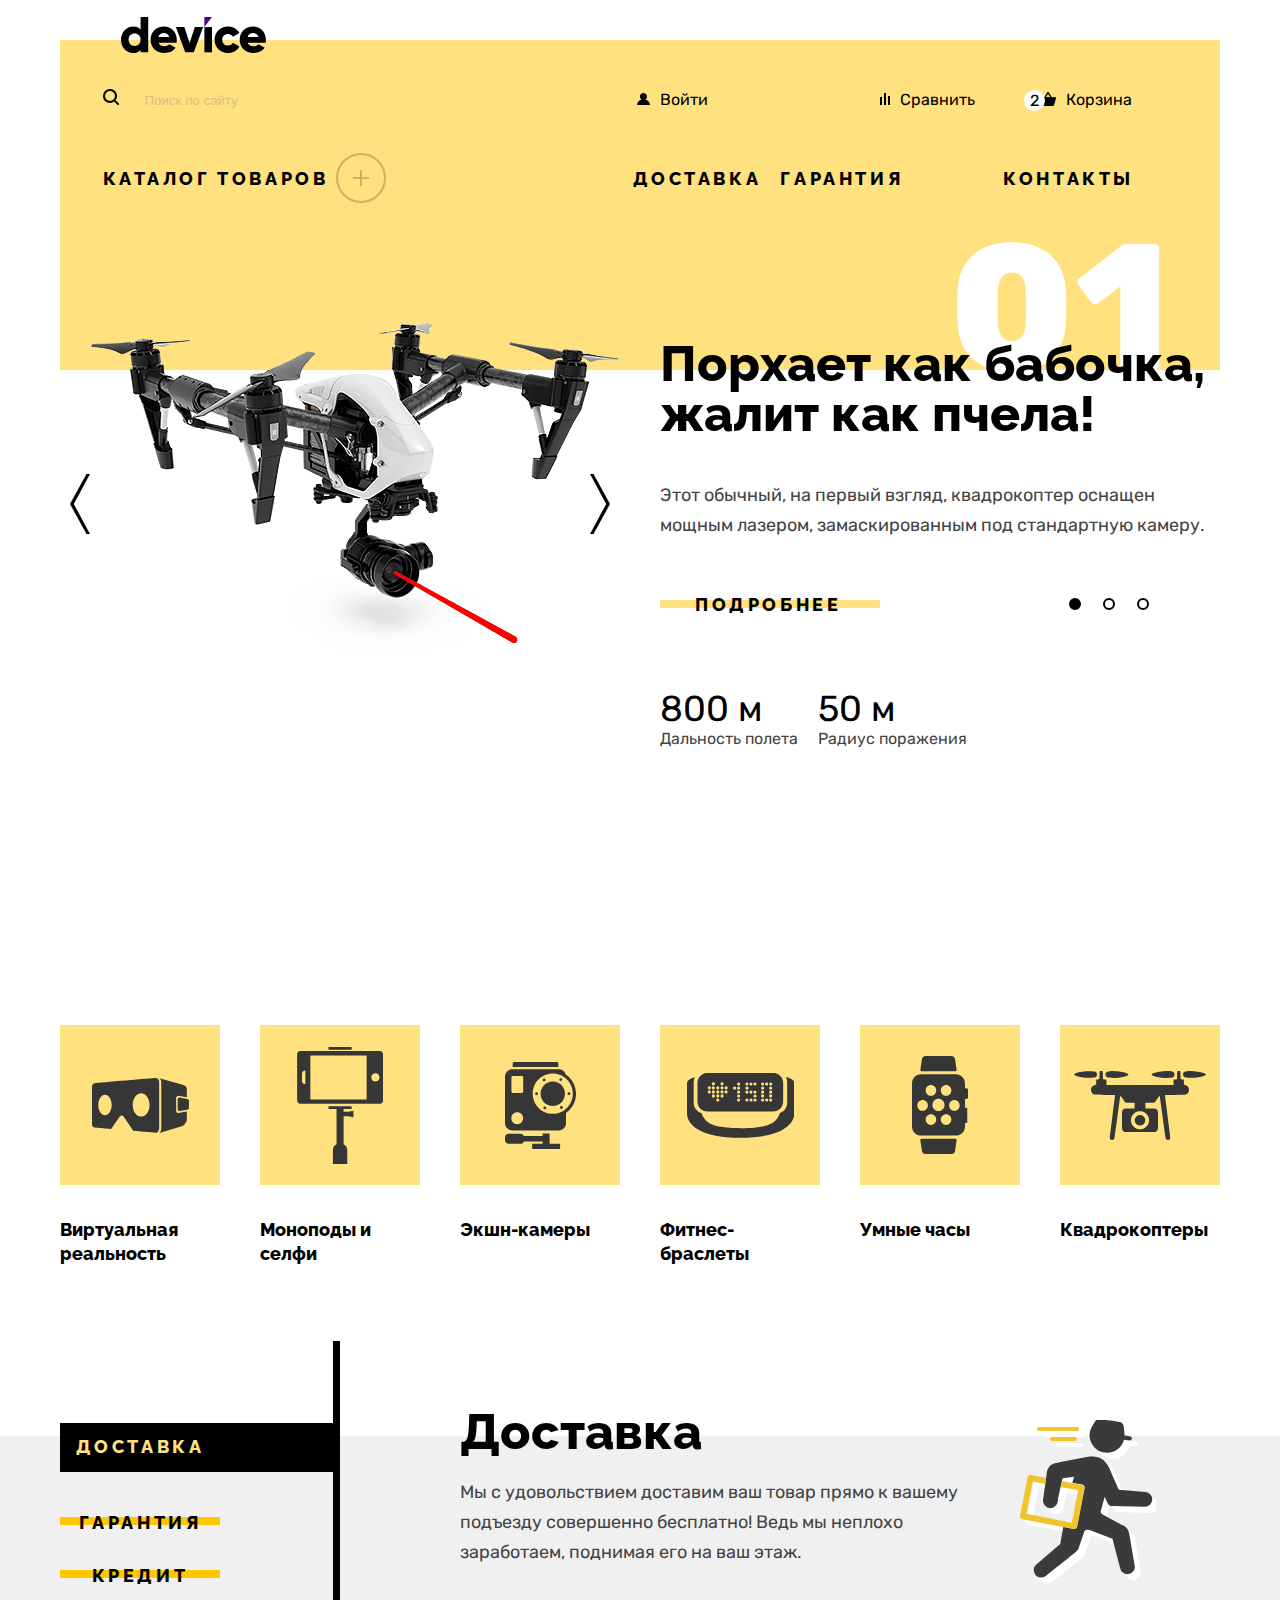
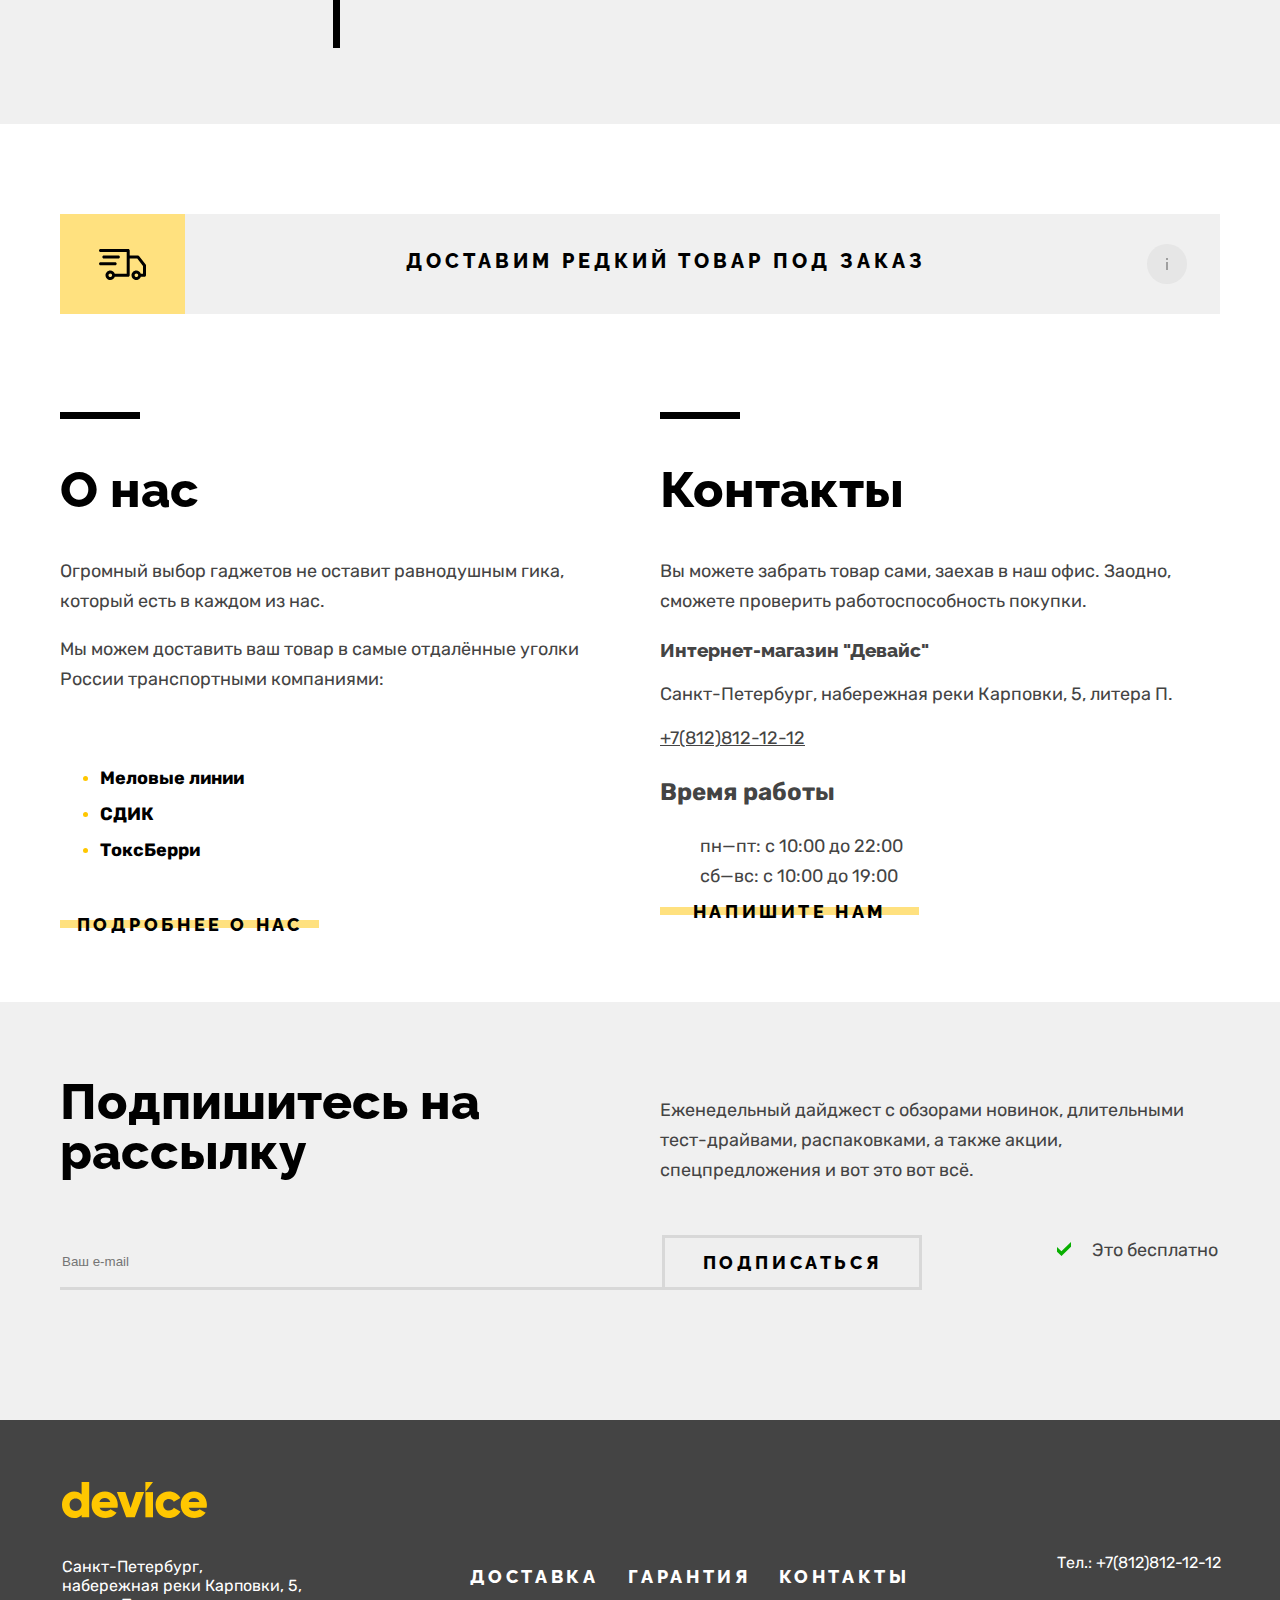
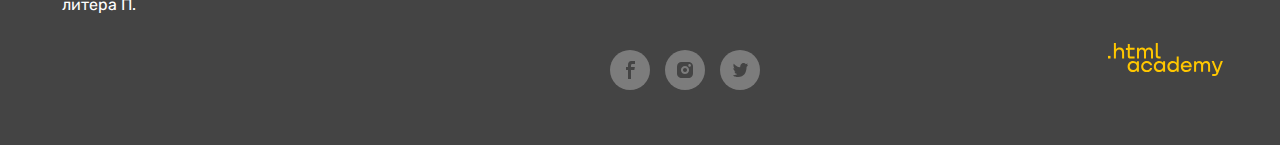
==== commit a681a187: "update" ====
--- a/index.html
+++ b/index.html
@@ -21,13 +21,14 @@
                             </form>
                         </li>
                         <li class="navigation-item-profile">
-                            <a class="navigation-link-profile" href="#"><!--<svg class="navigation-icon-profile" width="13" height="12" viewBox="0 0 13 12" fill="none" xmlns="http://www.w3.org/2000/svg"><path d="M0 12h13a6.3 6.3 0 0 0-4.7-5.5c1-.6 1.7-1.7 1.7-3C10 1.6 8.4 0 6.5 0A3.5 3.5 0 0 0 3 3.5c0 1.3.7 2.4 1.7 3A6.3 6.3 0 0 0 0 12Z" fill="#000"/></svg>--><div class="navigation-link-user">Войти</div></a>
+                            <a class="navigation-link-profile" href="#"><svg class="navigation-icon-profile" width="13" height="12" viewBox="0 0 13 12" fill="none" xmlns="http://www.w3.org/2000/svg"><path d="M0 12h13a6.3 6.3 0 0 0-4.7-5.5c1-.6 1.7-1.7 1.7-3C10 1.6 8.4 0 6.5 0A3.5 3.5 0 0 0 3 3.5c0 1.3.7 2.4 1.7 3A6.3 6.3 0 0 0 0 12Z" fill="#000"/></svg><div class="navigation-link-user">Войти</div></a>
                         </li>
                         <li class="navigation-item-profile">
                             <a class="navigation-link-profile" href="#"><svg class="navigation-icon-profile"  width="10" height="12" viewBox="0 0 10 12" fill="none" xmlns="http://www.w3.org/2000/svg"><path d="M6 0H4v12h2V0ZM2 4H0v8h2V4ZM10 3H8v9h2V3Z" fill="#000"/></svg><div class="navigation-link-compare">Сравнить</div></a>
                         </li>
                         <li class="navigation-item-profile">
                             <a class="navigation-link-profile" href="#"><svg class="navigation-icon-profile"  width="16" height="14" viewBox="0 0 16 14" fill="none" xmlns="http://www.w3.org/2000/svg"><path d="m15.3 5-3.5.2L8.6.3C8.5.1 8.2 0 8 0c-.2 0-.5.1-.6.3L4.2 5.2H.7c-.4 0-.7.3-.7.7v.2l1.9 6.8c.2.7.7 1.1 1.4 1.1h9.4c.7 0 1.2-.4 1.4-1.1L16 6v-.2c0-.4-.3-.8-.7-.8ZM8 1.9l2.2 3.2H5.9L8 1.9Z" fill="#000"/></svg><div class="navigation-link-cart"><div class="cart-item"><span class="cart-item-numer">2</span></div>Корзина</div></a>
+                        </li>
                             <div class="popover popover-cart close">
 
                                 <div class="popover-content">
--- a/styles/styles.css
+++ b/styles/styles.css
@@ -2,7 +2,7 @@
     font-family: "Raleway";
     font-style: normal;
     font-weight: 800;
-    src: url("fonts/raleway/raleway-800.woff2") format("woff2");
+    src: url("../fonts/raleway/raleway-800.woff2") format("woff2");
     font-display: swap;
 }
 
@@ -10,7 +10,7 @@
     font-family: "Rubik";
     font-style: normal;
     font-weight: 400;
-    src: url("fonts/rubik/rubik-400.woff2") format("woff2");
+    src: url("../fonts/rubik/rubik-400.woff2") format("woff2");
     font-display: swap;
 }
 
@@ -18,7 +18,7 @@
     font-family: "Rubik";
     font-style: normal;
     font-weight: 700;
-    src: url("fonts/rubik/rubik-700.woff2") format("woff2");
+    src: url("../fonts/rubik/rubik-700.woff2") format("woff2");
     font-display: swap;
 }
 
@@ -26,8 +26,12 @@
     font-family: "Rubik";
     font-style: normal;
     font-weight: 800;
-    src: url("fonts/rubik/rubik-800.woff2") format("woff2");
+    src: url("../fonts/rubik/rubik-800.woff2") format("woff2");
     font-display: swap;
+}
+
+html{
+    height: 100%;
 }
 
 body{
@@ -246,17 +250,13 @@
     width: 100px;
 }
 
-.navigation-item-profile:nth-child(2) .navigation-link-profile::before{
-    content: url(img/user.svg);
-}
-
 .navigation-item-profile{
     margin-top: auto;
     margin-bottom: auto;
 }
 
 .navigation-item-profile:nth-child(1){
-    margin-right: 40px;
+    margin-right: 10px;
 }
 
 .navigation-item-profile:nth-child(2){
@@ -329,7 +329,7 @@
     width: 50px;
     height: 50px;
     border-radius: 50%;
-    background: url(img/plus.svg) no-repeat center;
+    background: url(../img/plus.svg) no-repeat center;
     border: 2px solid #000000;
     opacity: 0.2;
     margin-left: 7px;
@@ -352,7 +352,7 @@
 }
 
 .navigation-item:nth-child(1):hover .catalog-button{
-    background: url(img/minus.svg) no-repeat center;
+    background: url(../img/minus.svg) no-repeat center;
     opacity: 1;
 }
 
@@ -1006,7 +1006,7 @@
 }
 
 .email-description-free::before{
-    content: url(img/free.svg);
+    content: url(../img/free.svg);
     margin-right: 21px;
 }
 
@@ -1023,6 +1023,7 @@
 .footer{
     background-color: #444444;
     width: 100%;
+    margin-top: auto;
 }
 
 .footer-container{
@@ -1159,7 +1160,7 @@
     height: 26px;
     background: none;
     border: none;
-    background: url(img/big-cross-close.svg) center no-repeat;
+    background: url(../img/big-cross-close.svg) center no-repeat;
     cursor: pointer;
 }
 
@@ -1254,7 +1255,7 @@
     width: 2px;
     height: 12px;
     border: none;
-    background: url(img/info2.svg) center no-repeat;
+    background: url(../img/info2.svg) center no-repeat;
     color: #000;
     cursor: pointer;
 }
@@ -1583,7 +1584,7 @@
     position: absolute;
     top: -2px;
     left: 3px;
-    content: url(img/tick.svg);
+    content: url(../img/tick.svg);
     width: 10px;
     height: 10px;
 }
